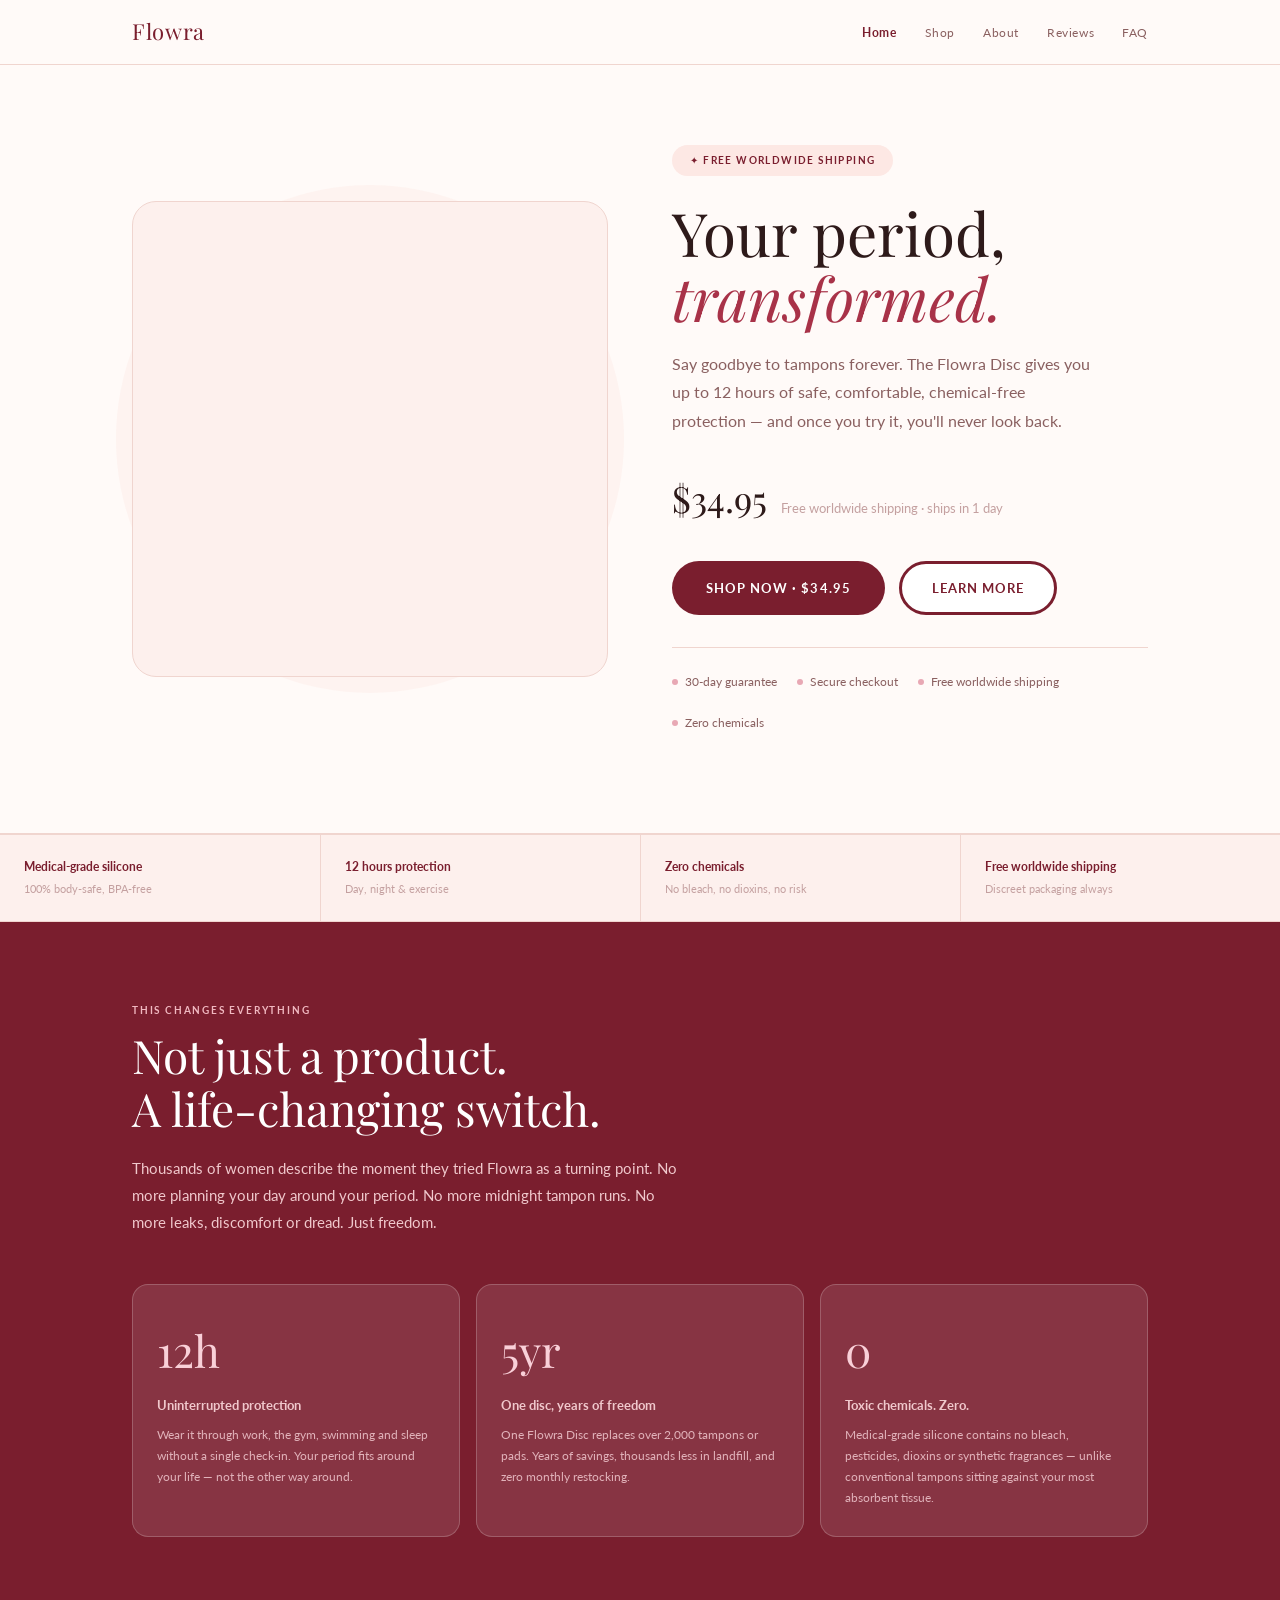
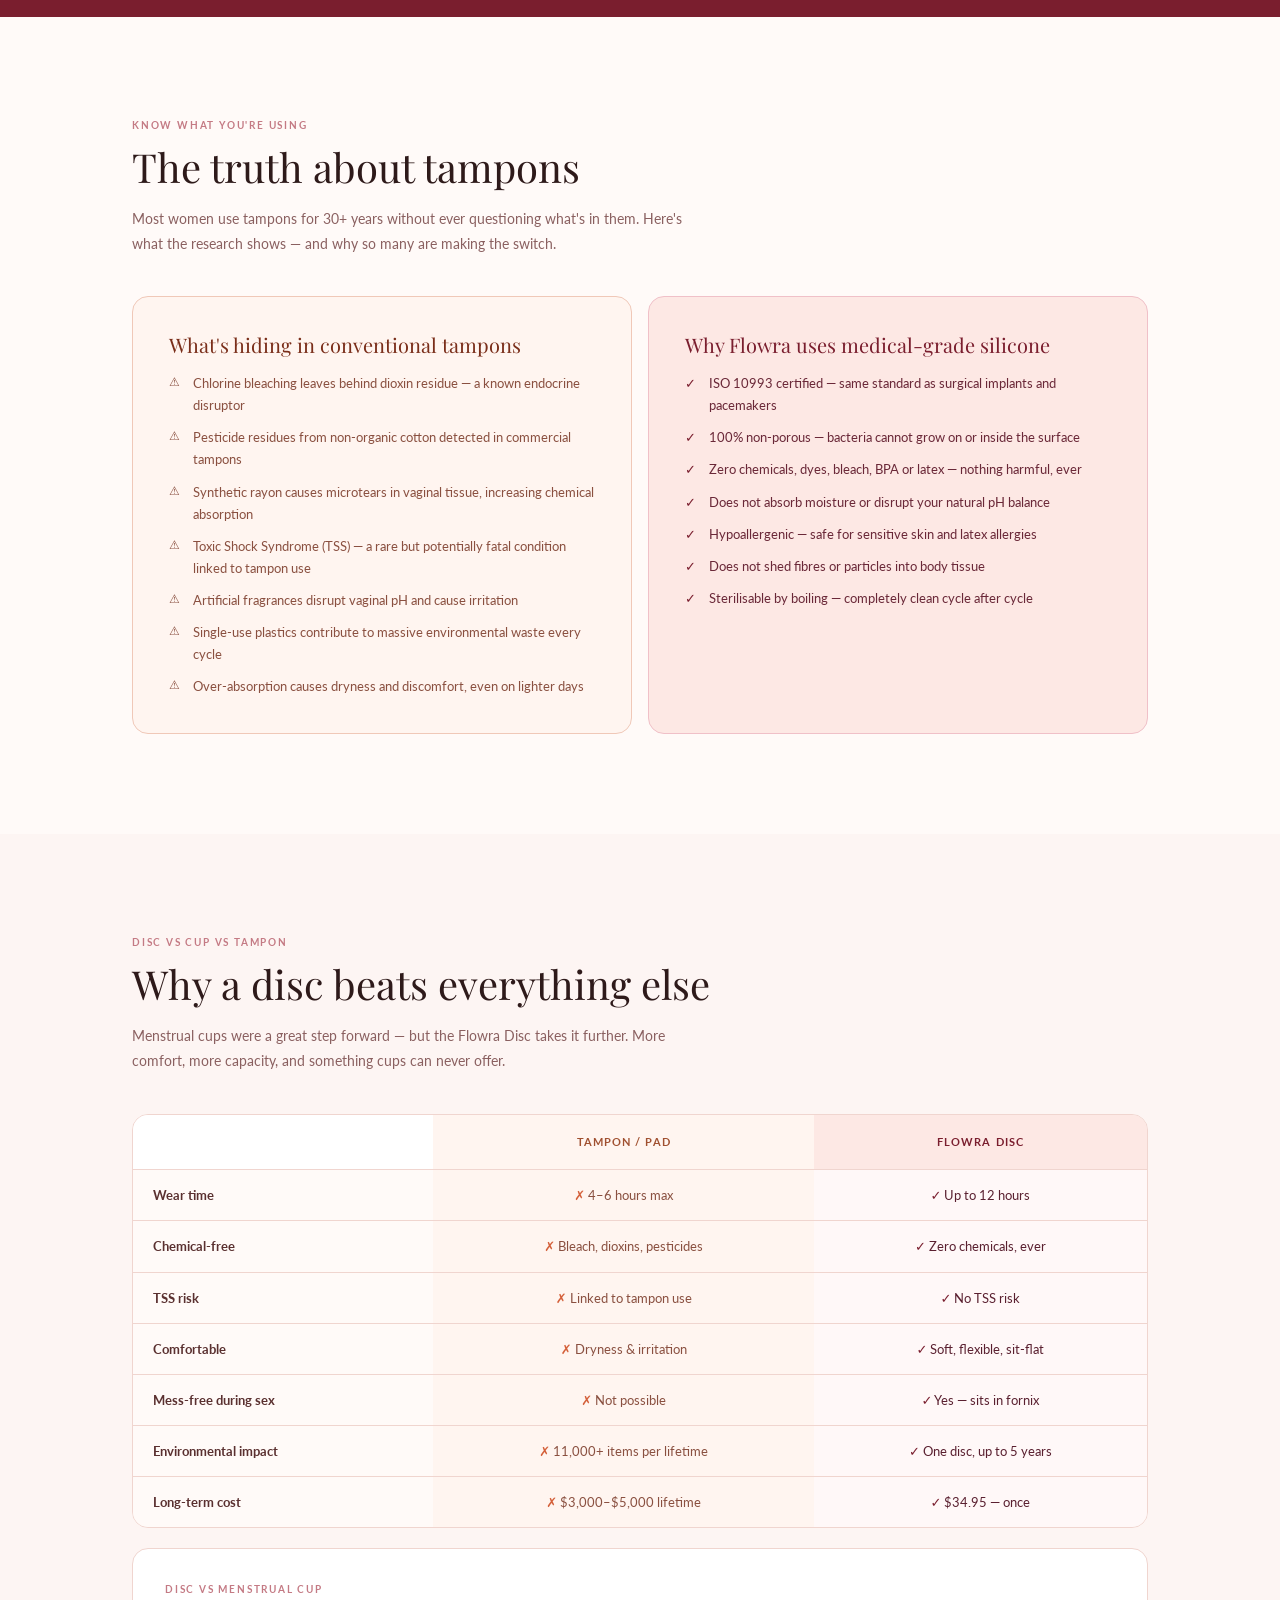
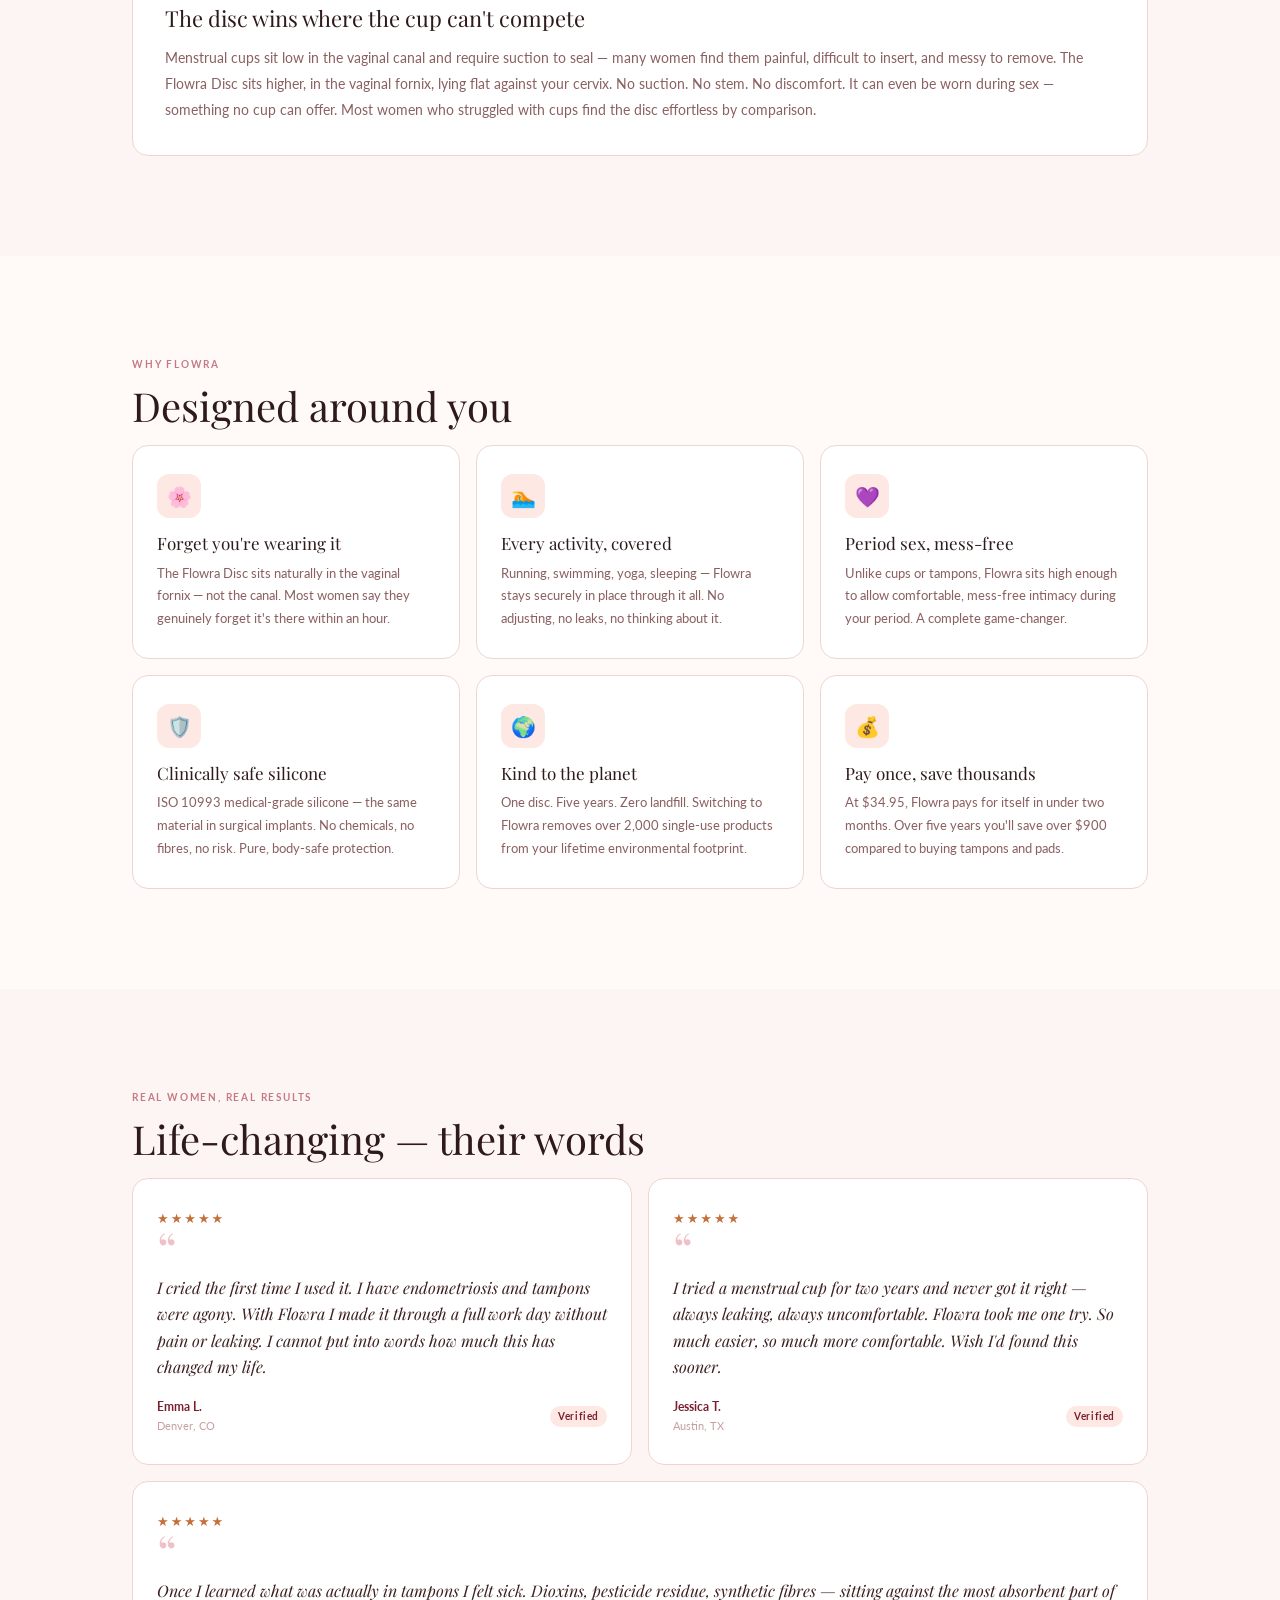
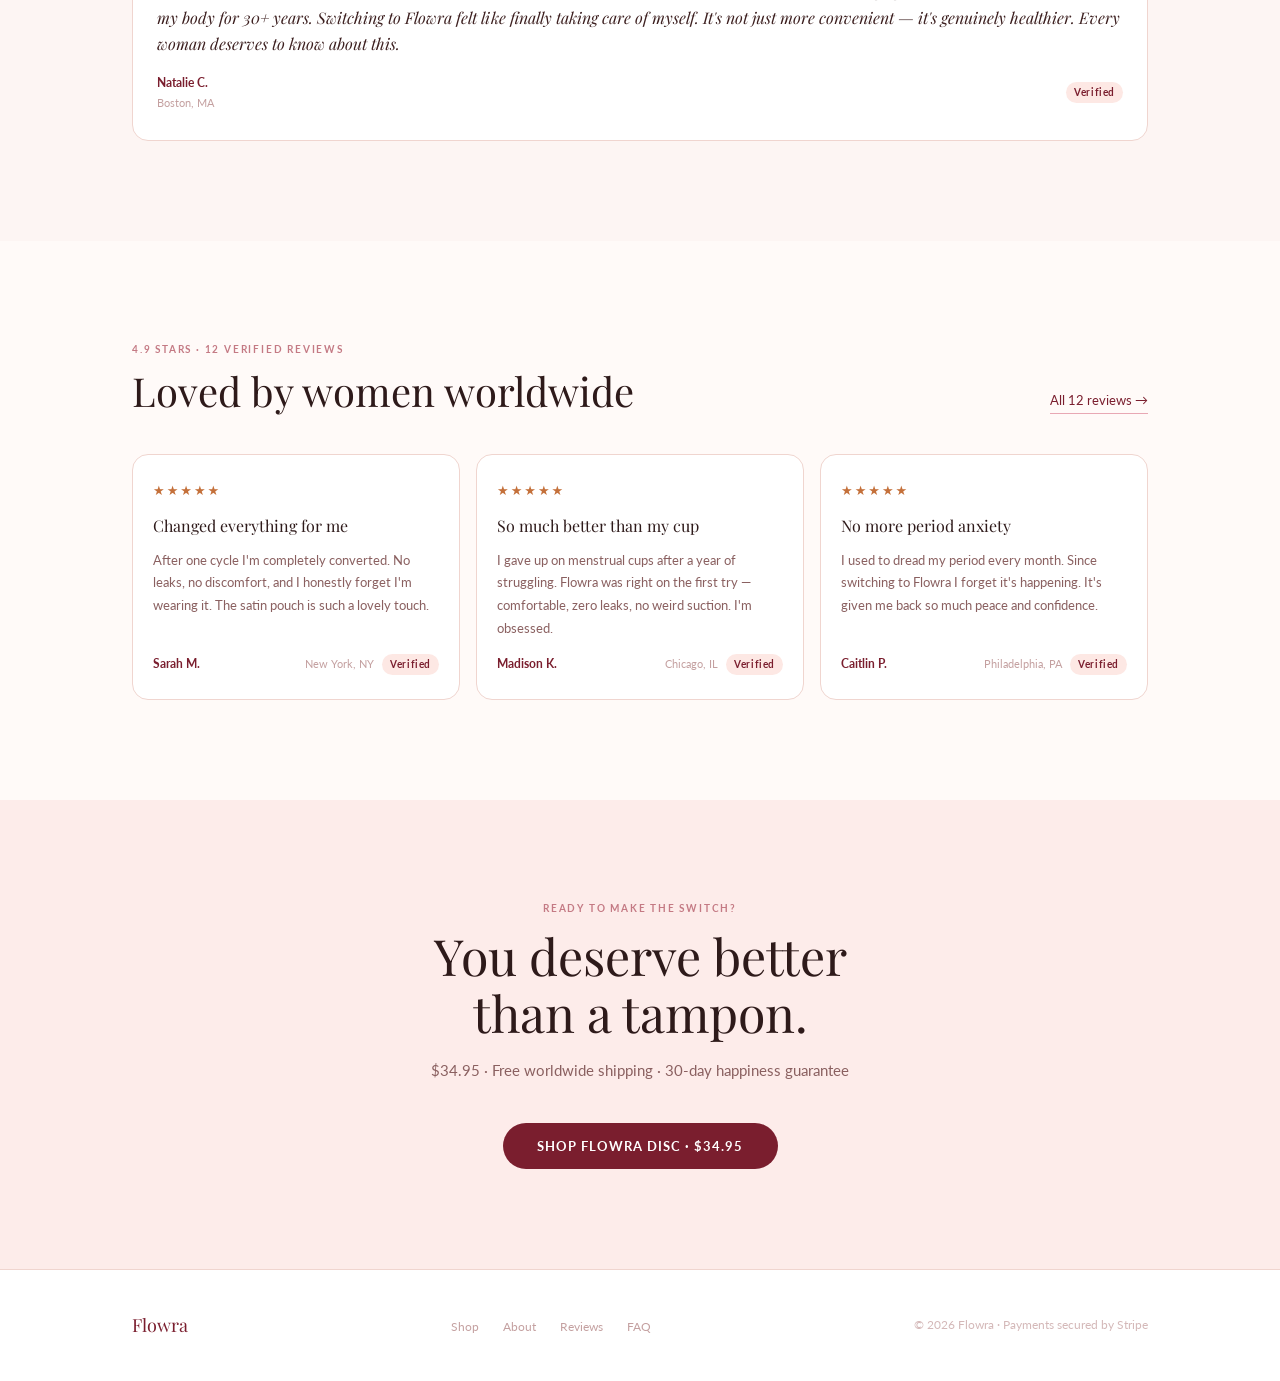
==== index.html @ f360a97d "Flowra store launch" ====
<!DOCTYPE html>
<html lang="en">
<head>
  <meta charset="UTF-8" />
  <meta name="viewport" content="width=device-width, initial-scale=1.0" />
  <title>Flowra — The Period Disc That Changes Everything</title>
  <meta name="description" content="Medical-grade reusable period disc. Up to 12 hours of protection. No chemicals, no TSS risk. Free worldwide shipping." />
  <link rel="stylesheet" href="flowra.css" />
</head>
<body>

<!-- ── HERO ── -->
<section style="padding:80px 0 100px;border-bottom:1.5px solid var(--rose-border);background:var(--cream)">
  <div class="container">
    <div class="hero-grid">
      <div class="hero-img-wrap">
        <div class="hero-img-glow"></div>
        <div class="hero-img-box">
          <!-- Replace product.jpg with your actual product photo -->
          <img src="product.jpg" alt="Flowra Disc with satin pouch" onerror="this.style.display='none'" />
        </div>
      </div>
      <div>
        <span class="pill mb-24" style="display:inline-block;margin-bottom:24px">✦ Free Worldwide Shipping</span>
        <h1 style="font-family:var(--ff-serif);font-size:clamp(40px,5vw,60px);line-height:1.08;margin-bottom:20px;color:var(--ink)">
          Your period,<br><em style="color:var(--rose-mid)">transformed.</em>
        </h1>
        <p style="font-size:16px;color:var(--muted);line-height:1.8;margin-bottom:32px;max-width:420px">
          Say goodbye to tampons forever. The Flowra Disc gives you up to 12 hours of safe, comfortable, chemical-free protection — and once you try it, you'll never look back.
        </p>
        <div style="display:flex;align-items:baseline;gap:14px;margin-bottom:32px">
          <span style="font-family:var(--ff-serif);font-size:36px;color:var(--ink)">$34.95</span>
          <span style="font-size:13px;color:var(--hint)">Free worldwide shipping · ships in 1 day</span>
        </div>
        <div style="display:flex;gap:14px;margin-bottom:32px;flex-wrap:wrap">
          <button class="btn btn-primary" onclick="openCheckout()">Shop Now · $34.95</button>
          <a href="product.html" class="btn btn-outline">Learn More</a>
        </div>
        <div class="trust-row">
          <span class="trust-item"><span class="trust-dot"></span>30-day guarantee</span>
          <span class="trust-item"><span class="trust-dot"></span>Secure checkout</span>
          <span class="trust-item"><span class="trust-dot"></span>Free worldwide shipping</span>
          <span class="trust-item"><span class="trust-dot"></span>Zero chemicals</span>
        </div>
      </div>
    </div>
  </div>
</section>

<!-- ── STRIP ── -->
<div class="strip">
  <div class="strip-item"><p class="strip-label">Medical-grade silicone</p><p class="strip-sub">100% body-safe, BPA-free</p></div>
  <div class="strip-item"><p class="strip-label">12 hours protection</p><p class="strip-sub">Day, night &amp; exercise</p></div>
  <div class="strip-item"><p class="strip-label">Zero chemicals</p><p class="strip-sub">No bleach, no dioxins, no risk</p></div>
  <div class="strip-item"><p class="strip-label">Free worldwide shipping</p><p class="strip-sub">Discreet packaging always</p></div>
</div>

<!-- ── LIFE CHANGING ── -->
<section class="life-section">
  <div class="container">
    <p class="life-eyebrow">This changes everything</p>
    <h2 class="life-title">Not just a product.<br>A life-changing switch.</h2>
    <p class="life-sub">Thousands of women describe the moment they tried Flowra as a turning point. No more planning your day around your period. No more midnight tampon runs. No more leaks, discomfort or dread. Just freedom.</p>
    <div class="grid-3">
      <div class="life-card">
        <p class="life-num">12h</p>
        <p class="life-label">Uninterrupted protection</p>
        <p class="life-desc">Wear it through work, the gym, swimming and sleep without a single check-in. Your period fits around your life — not the other way around.</p>
      </div>
      <div class="life-card">
        <p class="life-num">5yr</p>
        <p class="life-label">One disc, years of freedom</p>
        <p class="life-desc">One Flowra Disc replaces over 2,000 tampons or pads. Years of savings, thousands less in landfill, and zero monthly restocking.</p>
      </div>
      <div class="life-card">
        <p class="life-num">0</p>
        <p class="life-label">Toxic chemicals. Zero.</p>
        <p class="life-desc">Medical-grade silicone contains no bleach, pesticides, dioxins or synthetic fragrances — unlike conventional tampons sitting against your most absorbent tissue.</p>
      </div>
    </div>
  </div>
</section>

<!-- ── TAMPON DANGERS ── -->
<section class="sec-cream">
  <div class="container">
    <p class="eyebrow">Know what you're using</p>
    <h2 class="section-title">The truth about tampons</h2>
    <p class="section-sub">Most women use tampons for 30+ years without ever questioning what's in them. Here's what the research shows — and why so many are making the switch.</p>
    <div class="grid-2">
      <div class="warning-box">
        <h3 class="warning-title">What's hiding in conventional tampons</h3>
        <ul class="warning-list">
          <li>Chlorine bleaching leaves behind dioxin residue — a known endocrine disruptor</li>
          <li>Pesticide residues from non-organic cotton detected in commercial tampons</li>
          <li>Synthetic rayon causes microtears in vaginal tissue, increasing chemical absorption</li>
          <li>Toxic Shock Syndrome (TSS) — a rare but potentially fatal condition linked to tampon use</li>
          <li>Artificial fragrances disrupt vaginal pH and cause irritation</li>
          <li>Single-use plastics contribute to massive environmental waste every cycle</li>
          <li>Over-absorption causes dryness and discomfort, even on lighter days</li>
        </ul>
      </div>
      <div class="silicone-box">
        <h3 class="silicone-title">Why Flowra uses medical-grade silicone</h3>
        <ul class="silicone-list">
          <li>ISO 10993 certified — same standard as surgical implants and pacemakers</li>
          <li>100% non-porous — bacteria cannot grow on or inside the surface</li>
          <li>Zero chemicals, dyes, bleach, BPA or latex — nothing harmful, ever</li>
          <li>Does not absorb moisture or disrupt your natural pH balance</li>
          <li>Hypoallergenic — safe for sensitive skin and latex allergies</li>
          <li>Does not shed fibres or particles into body tissue</li>
          <li>Sterilisable by boiling — completely clean cycle after cycle</li>
        </ul>
      </div>
    </div>
  </div>
</section>

<!-- ── COMPARISON ── -->
<section class="sec-pink">
  <div class="container">
    <p class="eyebrow">Disc vs Cup vs Tampon</p>
    <h2 class="section-title">Why a disc beats everything else</h2>
    <p class="section-sub">Menstrual cups were a great step forward — but the Flowra Disc takes it further. More comfort, more capacity, and something cups can never offer.</p>
    <div class="compare-wrap mb-20" style="margin-bottom:20px">
      <table>
        <thead>
          <tr>
            <th></th>
            <th class="bad">Tampon / Pad</th>
            <th class="good">Flowra Disc</th>
          </tr>
        </thead>
        <tbody>
          <tr><td>Wear time</td><td class="bad"><span class="mark-bad">✗</span> 4–6 hours max</td><td class="good"><span class="mark-good">✓</span> Up to 12 hours</td></tr>
          <tr><td>Chemical-free</td><td class="bad"><span class="mark-bad">✗</span> Bleach, dioxins, pesticides</td><td class="good"><span class="mark-good">✓</span> Zero chemicals, ever</td></tr>
          <tr><td>TSS risk</td><td class="bad"><span class="mark-bad">✗</span> Linked to tampon use</td><td class="good"><span class="mark-good">✓</span> No TSS risk</td></tr>
          <tr><td>Comfortable</td><td class="bad"><span class="mark-bad">✗</span> Dryness &amp; irritation</td><td class="good"><span class="mark-good">✓</span> Soft, flexible, sit-flat</td></tr>
          <tr><td>Mess-free during sex</td><td class="bad"><span class="mark-bad">✗</span> Not possible</td><td class="good"><span class="mark-good">✓</span> Yes — sits in fornix</td></tr>
          <tr><td>Environmental impact</td><td class="bad"><span class="mark-bad">✗</span> 11,000+ items per lifetime</td><td class="good"><span class="mark-good">✓</span> One disc, up to 5 years</td></tr>
          <tr><td>Long-term cost</td><td class="bad"><span class="mark-bad">✗</span> $3,000–$5,000 lifetime</td><td class="good"><span class="mark-good">✓</span> $34.95 — once</td></tr>
        </tbody>
      </table>
    </div>
    <div style="background:var(--white);border:1.5px solid var(--rose-border);border-radius:var(--r-lg);padding:32px">
      <p class="eyebrow" style="margin-bottom:8px">Disc vs menstrual cup</p>
      <h3 style="font-family:var(--ff-serif);font-size:22px;color:var(--ink);margin-bottom:14px">The disc wins where the cup can't compete</h3>
      <p style="font-size:14px;color:var(--muted);line-height:1.85">Menstrual cups sit low in the vaginal canal and require suction to seal — many women find them painful, difficult to insert, and messy to remove. The Flowra Disc sits higher, in the vaginal fornix, lying flat against your cervix. No suction. No stem. No discomfort. It can even be worn during sex — something no cup can offer. Most women who struggled with cups find the disc effortless by comparison.</p>
    </div>
  </div>
</section>

<!-- ── FEATURES ── -->
<section class="sec-cream">
  <div class="container">
    <p class="eyebrow">Why Flowra</p>
    <h2 class="section-title">Designed around you</h2>
    <div class="grid-3">
      <div class="feature-card"><div class="feature-icon">🌸</div><h3 class="feature-title">Forget you're wearing it</h3><p class="feature-desc">The Flowra Disc sits naturally in the vaginal fornix — not the canal. Most women say they genuinely forget it's there within an hour.</p></div>
      <div class="feature-card"><div class="feature-icon">🏊</div><h3 class="feature-title">Every activity, covered</h3><p class="feature-desc">Running, swimming, yoga, sleeping — Flowra stays securely in place through it all. No adjusting, no leaks, no thinking about it.</p></div>
      <div class="feature-card"><div class="feature-icon">💜</div><h3 class="feature-title">Period sex, mess-free</h3><p class="feature-desc">Unlike cups or tampons, Flowra sits high enough to allow comfortable, mess-free intimacy during your period. A complete game-changer.</p></div>
      <div class="feature-card"><div class="feature-icon">🛡️</div><h3 class="feature-title">Clinically safe silicone</h3><p class="feature-desc">ISO 10993 medical-grade silicone — the same material in surgical implants. No chemicals, no fibres, no risk. Pure, body-safe protection.</p></div>
      <div class="feature-card"><div class="feature-icon">🌍</div><h3 class="feature-title">Kind to the planet</h3><p class="feature-desc">One disc. Five years. Zero landfill. Switching to Flowra removes over 2,000 single-use products from your lifetime environmental footprint.</p></div>
      <div class="feature-card"><div class="feature-icon">💰</div><h3 class="feature-title">Pay once, save thousands</h3><p class="feature-desc">At $34.95, Flowra pays for itself in under two months. Over five years you'll save over $900 compared to buying tampons and pads.</p></div>
    </div>
  </div>
</section>

<!-- ── QUOTES ── -->
<section class="sec-pink">
  <div class="container">
    <p class="eyebrow">Real women, real results</p>
    <h2 class="section-title">Life-changing — their words</h2>
    <div class="grid-2" style="margin-bottom:16px">
      <div class="quote-card">
        <p class="review-stars">★★★★★</p>
        <p class="quote-mark">&ldquo;</p>
        <p class="quote-text">I cried the first time I used it. I have endometriosis and tampons were agony. With Flowra I made it through a full work day without pain or leaking. I cannot put into words how much this has changed my life.</p>
        <div class="quote-footer"><div><p class="quote-name">Emma L.</p><p class="quote-loc">Denver, CO</p></div><span class="tag-verified">Verified</span></div>
      </div>
      <div class="quote-card">
        <p class="review-stars">★★★★★</p>
        <p class="quote-mark">&ldquo;</p>
        <p class="quote-text">I tried a menstrual cup for two years and never got it right — always leaking, always uncomfortable. Flowra took me one try. So much easier, so much more comfortable. Wish I'd found this sooner.</p>
        <div class="quote-footer"><div><p class="quote-name">Jessica T.</p><p class="quote-loc">Austin, TX</p></div><span class="tag-verified">Verified</span></div>
      </div>
    </div>
    <div class="quote-card">
      <p class="review-stars">★★★★★</p>
      <p class="quote-mark">&ldquo;</p>
      <p class="quote-text">Once I learned what was actually in tampons I felt sick. Dioxins, pesticide residue, synthetic fibres — sitting against the most absorbent part of my body for 30+ years. Switching to Flowra felt like finally taking care of myself. It's not just more convenient — it's genuinely healthier. Every woman deserves to know about this.</p>
      <div class="quote-footer"><div><p class="quote-name">Natalie C.</p><p class="quote-loc">Boston, MA</p></div><span class="tag-verified">Verified</span></div>
    </div>
  </div>
</section>

<!-- ── REVIEWS ── -->
<section class="sec-cream">
  <div class="container">
    <p class="eyebrow">4.9 stars · 12 verified reviews</p>
    <div style="display:flex;justify-content:space-between;align-items:flex-end;margin-bottom:40px">
      <h2 class="section-title" style="margin-bottom:0">Loved by women worldwide</h2>
      <a href="reviews.html" style="font-size:13px;color:var(--rose-deep);border-bottom:1px solid var(--rose-soft);padding-bottom:2px">All 12 reviews →</a>
    </div>
    <div class="grid-3">
      <div class="review-card"><p class="review-stars">★★★★★</p><p class="review-title">Changed everything for me</p><p class="review-body">After one cycle I'm completely converted. No leaks, no discomfort, and I honestly forget I'm wearing it. The satin pouch is such a lovely touch.</p><div class="review-footer"><span class="review-name">Sarah M.</span><div class="review-meta"><span class="review-loc">New York, NY</span><span class="tag-verified">Verified</span></div></div></div>
      <div class="review-card"><p class="review-stars">★★★★★</p><p class="review-title">So much better than my cup</p><p class="review-body">I gave up on menstrual cups after a year of struggling. Flowra was right on the first try — comfortable, zero leaks, no weird suction. I'm obsessed.</p><div class="review-footer"><span class="review-name">Madison K.</span><div class="review-meta"><span class="review-loc">Chicago, IL</span><span class="tag-verified">Verified</span></div></div></div>
      <div class="review-card"><p class="review-stars">★★★★★</p><p class="review-title">No more period anxiety</p><p class="review-body">I used to dread my period every month. Since switching to Flowra I forget it's happening. It's given me back so much peace and confidence.</p><div class="review-footer"><span class="review-name">Caitlin P.</span><div class="review-meta"><span class="review-loc">Philadelphia, PA</span><span class="tag-verified">Verified</span></div></div></div>
    </div>
  </div>
</section>

<!-- ── CTA ── -->
<section class="cta-section">
  <div class="container">
    <p class="eyebrow">Ready to make the switch?</p>
    <h2 class="cta-title">You deserve better<br>than a tampon.</h2>
    <p class="cta-sub">$34.95 · Free worldwide shipping · 30-day happiness guarantee</p>
    <button class="btn btn-primary" onclick="openCheckout()">Shop Flowra Disc · $34.95</button>
  </div>
</section>

<!-- ── CHECKOUT MODAL ── -->
<div class="modal-overlay" id="checkout-modal">
  <div class="modal">
    <button class="modal-close" onclick="closeCheckout()">×</button>
    <h2 class="modal-title">Complete your order</h2>
    <p class="modal-sub">Flowra Disc + Satin Pouch — $34.95</p>
    <div class="modal-trust">
      <span>🌍 Free worldwide shipping</span>
      <span>↩️ 30-day guarantee</span>
      <span>🔒 Secure checkout</span>
    </div>
    <div id="payment-element"></div>
    <p id="payment-message"></p>
    <button class="btn btn-primary btn-full" id="pay-btn" onclick="handlePayment()">Pay $34.95</button>
    <p style="font-size:12px;color:var(--hint);text-align:center;margin-top:12px">🔒 Secured by Stripe · No card details stored</p>
  </div>
</div>

<script src="flowra-shared.js"></script>
<script src="https://js.stripe.com/v3/"></script>
<script>
  // ── REPLACE WITH YOUR STRIPE PUBLISHABLE KEY ──
  const STRIPE_KEY = 'pk_test_REPLACE_ME';
  // ── REPLACE WITH YOUR BACKEND URL ONCE DEPLOYED ──
  const BACKEND_URL = 'https://your-backend.vercel.app';

  let stripe, elements;

  async function openCheckout() {
    document.getElementById('checkout-modal').classList.add('open');
    if (!stripe) {
      stripe = Stripe(STRIPE_KEY);
      try {
        const res = await fetch(BACKEND_URL + '/api/create-payment-intent', { method: 'POST' });
        const { clientSecret } = await res.json();
        elements = stripe.elements({ clientSecret, appearance: {
          theme: 'stripe',
          variables: { colorPrimary: '#7a1e2e', colorBackground: '#fdf5f3', colorText: '#2e1a1a', fontFamily: 'Lato, sans-serif', borderRadius: '8px' }
        }});
        elements.create('payment').mount('#payment-element');
      } catch(e) {
        document.getElementById('payment-message').style.display = 'block';
        document.getElementById('payment-message').textContent = 'Could not load payment form. Please try again.';
      }
    }
  }

  function closeCheckout() {
    document.getElementById('checkout-modal').classList.remove('open');
  }

  async function handlePayment() {
    const btn = document.getElementById('pay-btn');
    const msg = document.getElementById('payment-message');
    btn.textContent = 'Processing…';
    btn.disabled = true;
    msg.style.display = 'none';
    const { error } = await stripe.confirmPayment({
      elements,
      confirmParams: { return_url: window.location.origin + '/success.html' }
    });
    if (error) {
      msg.textContent = error.message;
      msg.style.display = 'block';
      btn.textContent = 'Pay $34.95';
      btn.disabled = false;
    }
  }

  // Close modal on backdrop click
  document.getElementById('checkout-modal').addEventListener('click', function(e) {
    if (e.target === this) closeCheckout();
  });
</script>
</body>
</html>
---- flowra.css ----
/* flowra.css — shared styles */
@import url('https://fonts.googleapis.com/css2?family=Playfair+Display:ital,wght@0,400;0,500;1,400&family=Lato:wght@300;400;700&display=swap');

*, *::before, *::after { box-sizing: border-box; margin: 0; padding: 0; }

:root {
  --rose-deep:   #7a1e2e;
  --rose-mid:    #a83248;
  --rose-soft:   #e8a8b4;
  --rose-blush:  #fde8e4;
  --rose-pale:   #fdf0ed;
  --rose-border: #f0d5cf;
  --rose-light:  #fdecea;
  --rose-warn:   #fff5f0;
  --rose-warn-b: #f0c8b8;
  --cream:    #fffaf8;
  --white:    #ffffff;
  --ink:      #2e1a1a;
  --muted:    #8a6060;
  --hint:     #c4a0a0;
  --ff-serif: 'Playfair Display', Georgia, serif;
  --ff-sans:  'Lato', system-ui, sans-serif;
  --r-sm: 4px; --r-md: 8px; --r-lg: 16px; --r-xl: 24px; --r-pill: 100px;
  --max-w: 1080px;
}

html { scroll-behavior: smooth; }
body { font-family: var(--ff-sans); background: var(--cream); color: var(--ink); font-size: 15px; line-height: 1.7; -webkit-font-smoothing: antialiased; }
h1,h2,h3,h4 { font-family: var(--ff-serif); font-weight: 400; line-height: 1.15; }
a { color: inherit; text-decoration: none; }
img { max-width: 100%; display: block; }

/* Layout */
.container { max-width: var(--max-w); margin: 0 auto; padding: 0 32px; }
@media (max-width: 600px) { .container { padding: 0 20px; } }

/* Nav */
.nav { position: sticky; top: 0; z-index: 100; background: rgba(255,250,248,0.96); backdrop-filter: blur(10px); border-bottom: 1.5px solid var(--rose-border); }
.nav-inner { max-width: var(--max-w); margin: 0 auto; padding: 0 32px; height: 64px; display: flex; align-items: center; justify-content: space-between; }
.nav-logo { font-family: var(--ff-serif); font-size: 22px; color: var(--rose-deep); letter-spacing: .03em; }
.nav-links { display: flex; gap: 28px; list-style: none; }
.nav-links a { font-size: 12px; color: var(--muted); letter-spacing: .05em; transition: color .15s; }
.nav-links a:hover, .nav-links a.active { color: var(--rose-deep); font-weight: 700; }
@media (max-width: 640px) { .nav-links { display: none; } }

/* Buttons */
.btn { display: inline-flex; align-items: center; justify-content: center; gap: 8px; font-family: var(--ff-sans); font-size: 13px; font-weight: 700; letter-spacing: .08em; text-transform: uppercase; border-radius: var(--r-pill); cursor: pointer; transition: all .18s; border: none; }
.btn-primary { background: var(--rose-deep); color: #fff; padding: 15px 34px; }
.btn-primary:hover { background: var(--rose-mid); }
.btn-outline { background: var(--white); color: var(--rose-deep); padding: 13px 30px; border: 3px solid var(--rose-deep); }
.btn-outline:hover { background: var(--rose-blush); }
.btn-full { width: 100%; }

/* Pill / badge */
.pill { display: inline-block; font-size: 10px; font-weight: 700; letter-spacing: .14em; text-transform: uppercase; background: var(--rose-blush); color: var(--rose-deep); padding: 7px 18px; border-radius: var(--r-pill); }
.tag-verified { font-size: 10px; font-weight: 700; letter-spacing: .06em; background: var(--rose-blush); color: var(--rose-deep); padding: 2px 8px; border-radius: var(--r-pill); }

/* Section chrome */
.eyebrow { font-size: 10px; font-weight: 700; letter-spacing: .18em; text-transform: uppercase; color: #c47a84; margin-bottom: 10px; }
.section-title { font-family: var(--ff-serif); font-size: clamp(28px,4vw,40px); color: var(--ink); margin-bottom: 16px; }
.section-sub { font-size: 14px; color: var(--muted); line-height: 1.8; max-width: 560px; margin-bottom: 40px; }

/* Trust row */
.trust-row { display: flex; gap: 20px; flex-wrap: wrap; padding-top: 24px; border-top: 1.5px solid var(--rose-border); }
.trust-item { display: flex; align-items: center; gap: 7px; font-size: 12px; color: var(--muted); }
.trust-dot { width: 6px; height: 6px; border-radius: 50%; background: var(--rose-soft); flex-shrink: 0; }

/* Strip */
.strip { display: grid; grid-template-columns: repeat(4,1fr); background: var(--rose-pale); border-top: 1.5px solid var(--rose-border); border-bottom: 1.5px solid var(--rose-border); }
.strip-item { padding: 22px 24px; border-left: 1.5px solid var(--rose-border); }
.strip-item:first-child { border-left: none; }
.strip-label { font-size: 12px; font-weight: 700; color: var(--rose-deep); margin-bottom: 3px; }
.strip-sub { font-size: 11px; color: var(--hint); }
@media (max-width: 768px) { .strip { grid-template-columns: 1fr 1fr; } }

/* Grids */
.grid-2 { display: grid; grid-template-columns: 1fr 1fr; gap: 16px; }
.grid-3 { display: grid; grid-template-columns: repeat(3,1fr); gap: 16px; }
@media (max-width: 900px) { .grid-3 { grid-template-columns: 1fr 1fr; } }
@media (max-width: 640px) { .grid-2, .grid-3 { grid-template-columns: 1fr; } }

/* Hero */
.hero-grid { display: grid; grid-template-columns: 1fr 1fr; gap: 64px; align-items: center; }
@media (max-width: 860px) { .hero-grid { grid-template-columns: 1fr; } }
.hero-img-wrap { position: relative; }
.hero-img-glow { position: absolute; inset: -16px; background: var(--rose-blush); border-radius: 50%; opacity: .4; }
.hero-img-box { position: relative; background: var(--rose-pale); border-radius: var(--r-xl); aspect-ratio: 1; display: flex; align-items: center; justify-content: center; border: 1.5px solid var(--rose-border); overflow: hidden; }
.hero-img-box img { width: 75%; height: 75%; object-fit: contain; }

/* Feature card */
.feature-card { background: var(--white); border: 1.5px solid var(--rose-border); border-radius: var(--r-lg); padding: 28px 24px; transition: box-shadow .2s; }
.feature-card:hover { box-shadow: 0 4px 24px rgba(122,30,46,.08); }
.feature-icon { width: 44px; height: 44px; background: var(--rose-blush); border-radius: 12px; display: flex; align-items: center; justify-content: center; margin-bottom: 16px; font-size: 20px; }
.feature-title { font-family: var(--ff-serif); font-size: 17px; color: var(--ink); margin-bottom: 8px; }
.feature-desc { font-size: 13px; color: var(--muted); line-height: 1.75; }

/* Review card */
.review-card { background: var(--white); border: 1.5px solid var(--rose-border); border-radius: var(--r-lg); padding: 24px 20px; display: flex; flex-direction: column; gap: 10px; }
.review-stars { color: #c4703a; font-size: 13px; letter-spacing: 2px; }
.review-title { font-family: var(--ff-serif); font-size: 16px; color: var(--ink); }
.review-body { font-size: 13px; color: var(--muted); line-height: 1.75; flex: 1; }
.review-footer { display: flex; align-items: center; justify-content: space-between; margin-top: 4px; }
.review-name { font-size: 12px; font-weight: 700; color: var(--rose-deep); }
.review-meta { display: flex; gap: 8px; align-items: center; }
.review-loc  { font-size: 11px; color: var(--hint); }

/* Quote card */
.quote-card { background: var(--white); border: 1.5px solid var(--rose-border); border-radius: var(--r-lg); padding: 28px 24px; }
.quote-mark  { font-family: var(--ff-serif); font-size: 48px; color: #f0c0c8; line-height: .8; margin-bottom: 8px; }
.quote-text  { font-family: var(--ff-serif); font-size: 16px; color: #3d2020; line-height: 1.65; font-style: italic; margin-bottom: 16px; }
.quote-footer { display: flex; justify-content: space-between; align-items: center; margin-top: 16px; }
.quote-name  { font-size: 12px; font-weight: 700; color: var(--rose-deep); }
.quote-loc   { font-size: 11px; color: var(--hint); }

/* Warning box */
.warning-box { background: var(--rose-warn); border: 1.5px solid var(--rose-warn-b); border-radius: var(--r-lg); padding: 36px; }
.warning-title { font-family: var(--ff-serif); font-size: 20px; color: #7a2e1a; margin-bottom: 16px; }
.warning-list { list-style: none; display: flex; flex-direction: column; gap: 10px; }
.warning-list li { font-size: 13px; color: #8a5040; padding-left: 24px; position: relative; line-height: 1.7; }
.warning-list li::before { content: '⚠'; position: absolute; left: 0; font-size: 12px; }

/* Silicone box */
.silicone-box { background: var(--rose-blush); border: 1.5px solid #f0c0c8; border-radius: var(--r-lg); padding: 36px; }
.silicone-title { font-family: var(--ff-serif); font-size: 20px; color: var(--rose-deep); margin-bottom: 16px; }
.silicone-list { list-style: none; display: flex; flex-direction: column; gap: 10px; }
.silicone-list li { font-size: 13px; color: #6a2838; padding-left: 24px; position: relative; line-height: 1.7; }
.silicone-list li::before { content: '✓'; position: absolute; left: 0; font-weight: 700; color: var(--rose-deep); }

/* Compare table */
.compare-wrap { border: 1.5px solid var(--rose-border); border-radius: var(--r-lg); overflow: hidden; }
.compare-wrap table { width: 100%; border-collapse: collapse; }
.compare-wrap th, .compare-wrap td { padding: 14px 20px; font-size: 13px; border-top: 1px solid var(--rose-border); }
.compare-wrap thead th { border-top: none; font-size: 11px; font-weight: 700; letter-spacing: .1em; text-transform: uppercase; padding: 18px 20px; }
.compare-wrap thead th:first-child { background: var(--white); }
.compare-wrap thead th.bad  { background: #fff5f0; color: #a05030; text-align: center; }
.compare-wrap thead th.good { background: var(--rose-blush); color: var(--rose-deep); text-align: center; }
.compare-wrap td:first-child { font-weight: 700; color: #5a3030; background: var(--cream); }
.compare-wrap td.bad  { background: #fff5f0; color: #8a5040; text-align: center; }
.compare-wrap td.good { background: #fff8f8; color: #5a2030; text-align: center; }
.mark-bad  { color: #d4603a; font-weight: 700; }
.mark-good { color: var(--rose-deep); font-weight: 700; }

/* Life section */
.life-section { padding: 80px 0; background: var(--rose-deep); }
.life-eyebrow { font-size: 10px; font-weight: 700; letter-spacing: .18em; text-transform: uppercase; color: #f0b8c0; margin-bottom: 10px; }
.life-title { font-family: var(--ff-serif); font-size: clamp(32px,4vw,46px); color: #fff; margin-bottom: 20px; line-height: 1.15; }
.life-sub   { font-size: 15px; color: #f0c8cc; margin-bottom: 48px; max-width: 560px; line-height: 1.8; }
.life-card  { background: rgba(255,255,255,.1); border: 1.5px solid rgba(255,255,255,.2); border-radius: var(--r-lg); padding: 28px 24px; }
.life-num   { font-family: var(--ff-serif); font-size: 44px; color: #f9d0d8; margin-bottom: 6px; }
.life-label { font-size: 13px; color: #f0c8cc; font-weight: 700; margin-bottom: 8px; }
.life-desc  { font-size: 12px; color: rgba(255,220,225,.75); line-height: 1.75; }

/* CTA */
.cta-section { padding: 100px 0; background: var(--rose-light); text-align: center; }
.cta-title { font-family: var(--ff-serif); font-size: clamp(34px,5vw,50px); color: var(--ink); margin-bottom: 16px; line-height: 1.15; }
.cta-sub   { font-size: 15px; color: var(--muted); margin-bottom: 40px; }

/* Modal */
.modal-overlay { display: none; position: fixed; inset: 0; background: rgba(46,26,26,.55); z-index: 200; align-items: center; justify-content: center; padding: 20px; }
.modal-overlay.open { display: flex; }
.modal { background: var(--white); border-radius: var(--r-xl); padding: 44px 40px; width: 100%; max-width: 480px; max-height: 92vh; overflow-y: auto; position: relative; }
.modal-close { position: absolute; top: 14px; right: 18px; font-size: 26px; color: var(--hint); cursor: pointer; background: none; border: none; line-height: 1; font-family: var(--ff-sans); }
.modal-close:hover { color: var(--ink); }
.modal-title { font-family: var(--ff-serif); font-size: 26px; margin-bottom: 6px; }
.modal-sub   { font-size: 13px; color: var(--muted); margin-bottom: 20px; }
.modal-trust { display: flex; border-top: 1.5px solid var(--rose-border); border-bottom: 1.5px solid var(--rose-border); margin-bottom: 24px; }
.modal-trust span { font-size: 11px; color: var(--muted); flex: 1; text-align: center; padding: 12px 4px; }
#payment-element { margin-bottom: 16px; }
#payment-message { color: #e53e3e; font-size: 13px; margin: 10px 0; display: none; }

/* Footer */
.footer { background: var(--white); border-top: 1.5px solid var(--rose-border); padding: 40px 0; }
.footer-inner { display: flex; align-items: center; justify-content: space-between; flex-wrap: wrap; gap: 16px; }
.footer-logo  { font-family: var(--ff-serif); font-size: 18px; color: var(--rose-deep); }
.footer-links { display: flex; gap: 24px; list-style: none; }
.footer-links a { font-size: 12px; color: var(--hint); transition: color .15s; }
.footer-links a:hover { color: var(--rose-deep); }
.footer-copy  { font-size: 12px; color: #d4b8b8; }

/* FAQ accordion */
.faq-item { border-top: 1.5px solid var(--rose-border); }
.faq-item:last-child { border-bottom: 1.5px solid var(--rose-border); }
.faq-question { width: 100%; display: flex; justify-content: space-between; align-items: center; padding: 24px 0; gap: 24px; background: none; border: none; cursor: pointer; text-align: left; }
.faq-question span:first-child { font-family: var(--ff-serif); font-size: 18px; color: var(--ink); line-height: 1.3; }
.faq-icon { font-size: 22px; color: var(--hint); flex-shrink: 0; transition: transform .2s; line-height: 1; }
.faq-answer { display: none; padding-bottom: 24px; padding-right: 40px; font-size: 15px; color: var(--muted); line-height: 1.8; }
.faq-item.open .faq-answer { display: block; }
.faq-item.open .faq-icon { transform: rotate(45deg); }

/* Product page specifics */
.product-grid { display: grid; grid-template-columns: 1fr 1fr; gap: 80px; align-items: start; }
@media (max-width: 860px) { .product-grid { grid-template-columns: 1fr; gap: 40px; } }
.sticky-img { position: sticky; top: 88px; }
.spec-row { display: flex; justify-content: space-between; padding: 11px 0; border-bottom: 1px solid var(--rose-border); font-size: 14px; }
.spec-label { color: var(--hint); }
.qty-wrap { display: flex; align-items: center; border: 1.5px solid var(--rose-border); border-radius: var(--r-sm); overflow: hidden; }
.qty-btn { width: 42px; height: 48px; font-size: 20px; color: var(--muted); background: none; border: none; cursor: pointer; display: flex; align-items: center; justify-content: center; transition: background .15s; }
.qty-btn:hover { background: var(--rose-blush); }
.qty-num { width: 42px; text-align: center; font-size: 14px; color: var(--ink); }
.include-item { font-size: 14px; color: var(--ink); margin-bottom: 10px; }

/* Breadcrumb */
.breadcrumb { font-size: 12px; color: var(--hint); margin-bottom: 48px; letter-spacing: .04em; }
.breadcrumb a:hover { color: var(--rose-deep); }

/* About stats */
.stat-row { display: flex; justify-content: space-between; align-items: center; padding: 22px 0; border-bottom: 1.5px solid var(--rose-border); }
.stat-row:first-child { border-top: 1.5px solid var(--rose-border); }
.stat-num-lg { font-family: var(--ff-serif); font-size: 36px; color: var(--ink); }
.stat-label-sm { font-size: 13px; color: var(--hint); letter-spacing: .04em; }

/* Value column */
.value-col { padding: 40px 36px; border-left: 1.5px solid var(--rose-border); }
.value-col:first-child { border-left: none; padding-left: 0; }
.value-title { font-family: var(--ff-serif); font-size: 22px; color: var(--ink); margin-bottom: 14px; }
.value-desc  { font-size: 14px; color: var(--muted); line-height: 1.8; }

/* Reviews page */
.rating-big { font-family: var(--ff-serif); font-size: 72px; line-height: 1; color: var(--ink); }
.rating-bar-row { display: flex; align-items: center; gap: 10px; margin-bottom: 8px; }
.rating-bar-bg { flex: 1; background: var(--rose-blush); border-radius: 100px; height: 6px; overflow: hidden; }
.rating-bar-fill { height: 100%; background: var(--rose-deep); border-radius: 100px; }
.rating-bar-star { font-size: 12px; color: var(--hint); width: 16px; text-align: right; }
.rating-bar-cnt  { font-size: 12px; color: var(--hint); width: 20px; }

/* Success page */
.success-wrap { min-height: 60vh; display: flex; flex-direction: column; align-items: center; justify-content: center; text-align: center; padding: 80px 24px; }
.success-check { width: 68px; height: 68px; border-radius: 50%; background: var(--rose-blush); display: flex; align-items: center; justify-content: center; font-size: 28px; margin: 0 auto 28px; color: var(--rose-deep); }

/* Utility */
.divider { border: none; border-top: 1.5px solid var(--rose-border); }
.text-center { text-align: center; }
.mt-8  { margin-top: 8px; }
.mt-12 { margin-top: 12px; }
.mt-16 { margin-top: 16px; }
.mt-20 { margin-top: 20px; }
.mt-24 { margin-top: 24px; }
.mt-32 { margin-top: 32px; }
.mt-40 { margin-top: 40px; }
.mt-48 { margin-top: 48px; }
.mb-8  { margin-bottom: 8px; }
.mb-16 { margin-bottom: 16px; }
.mb-20 { margin-bottom: 20px; }
.mb-24 { margin-bottom: 24px; }
.mb-32 { margin-bottom: 32px; }
.mb-40 { margin-bottom: 40px; }
.mb-48 { margin-bottom: 48px; }
.sec  { padding: 100px 0; }
.sec-pink { padding: 100px 0; background: #fdf5f3; }
.sec-cream { padding: 100px 0; background: var(--cream); }
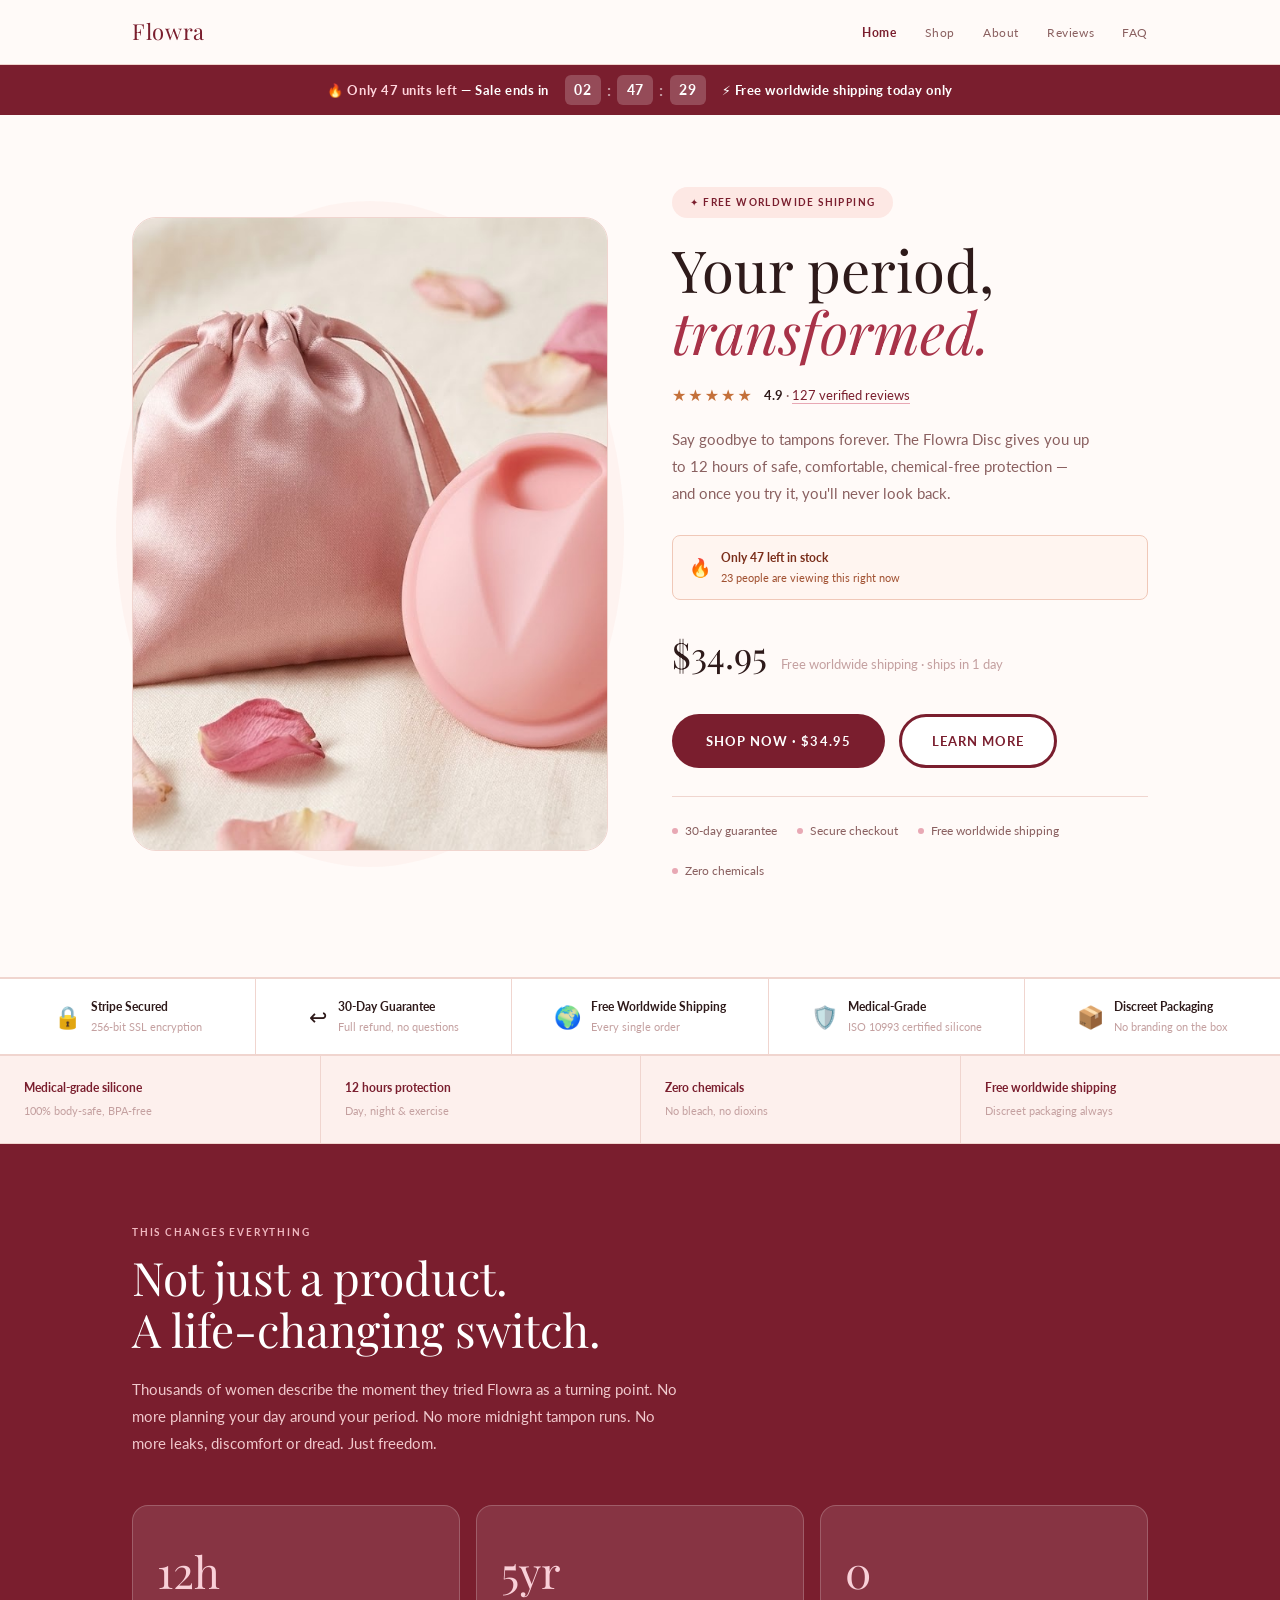
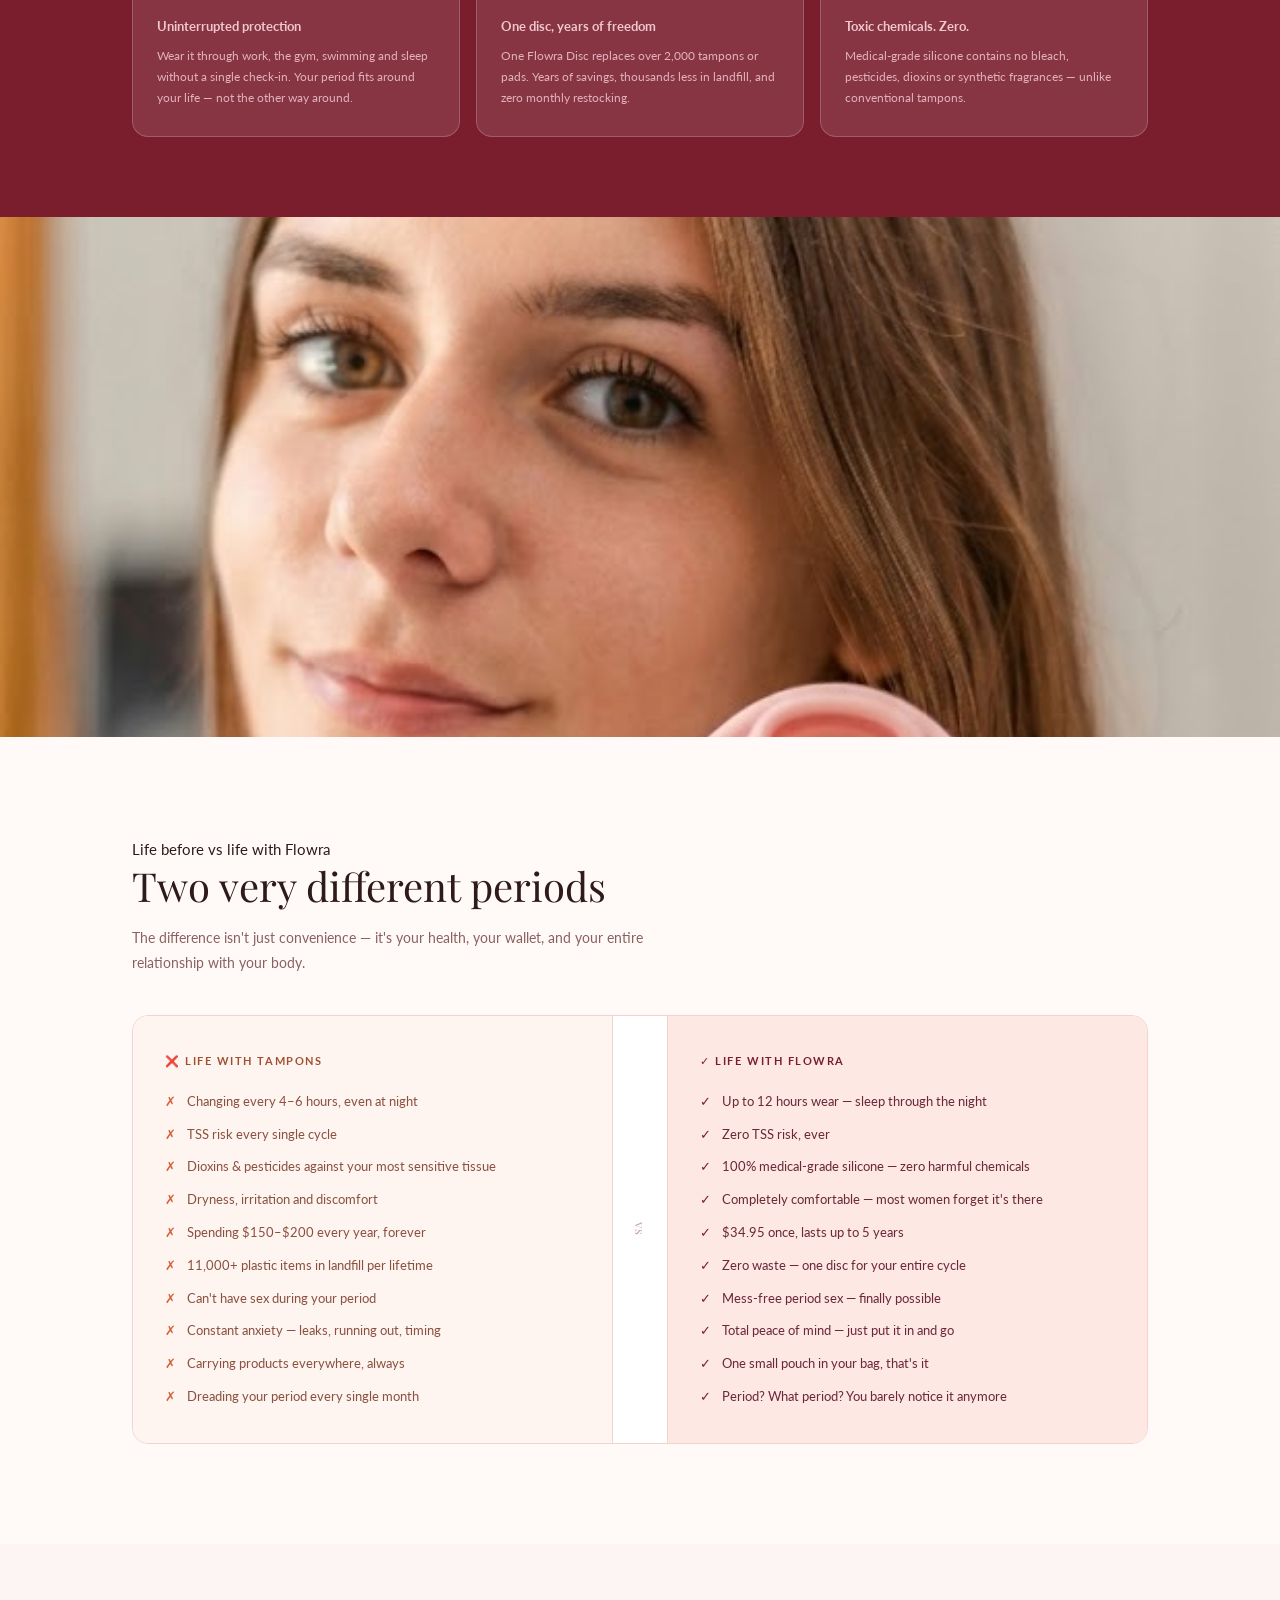
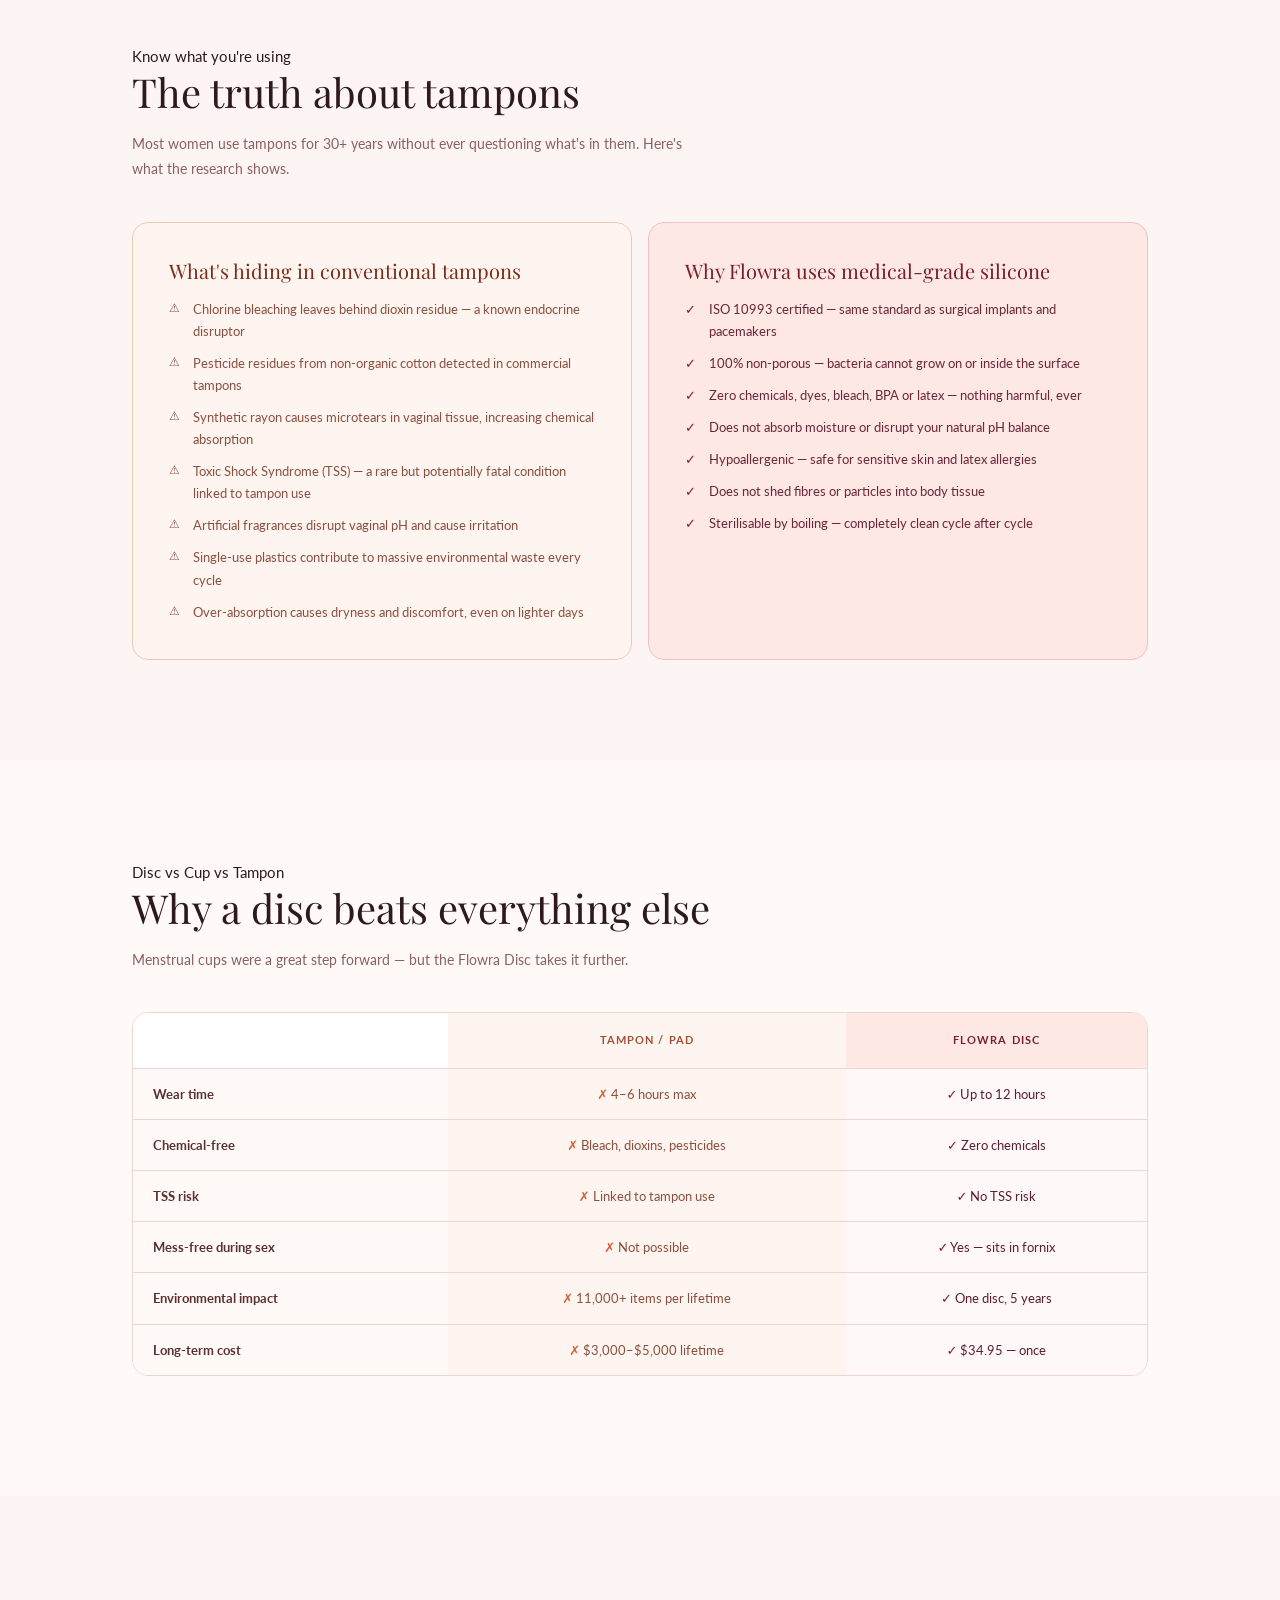
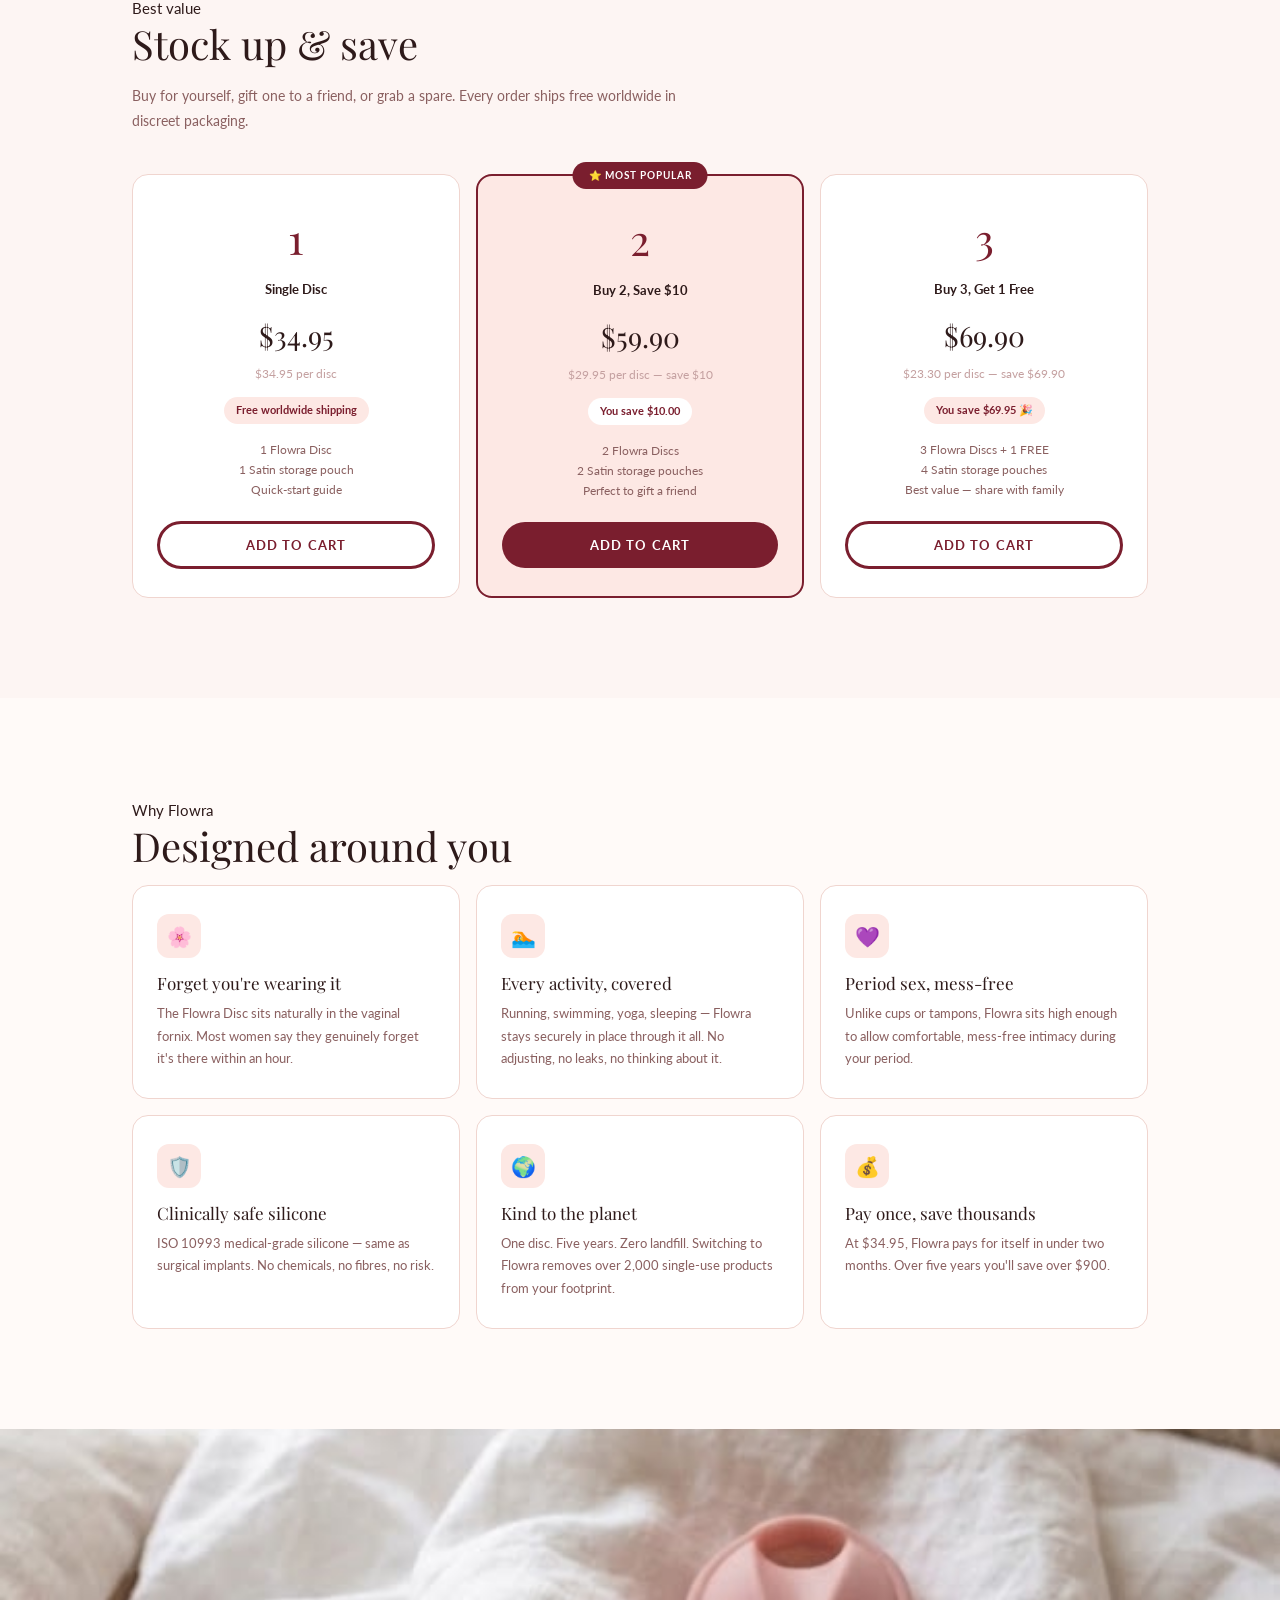
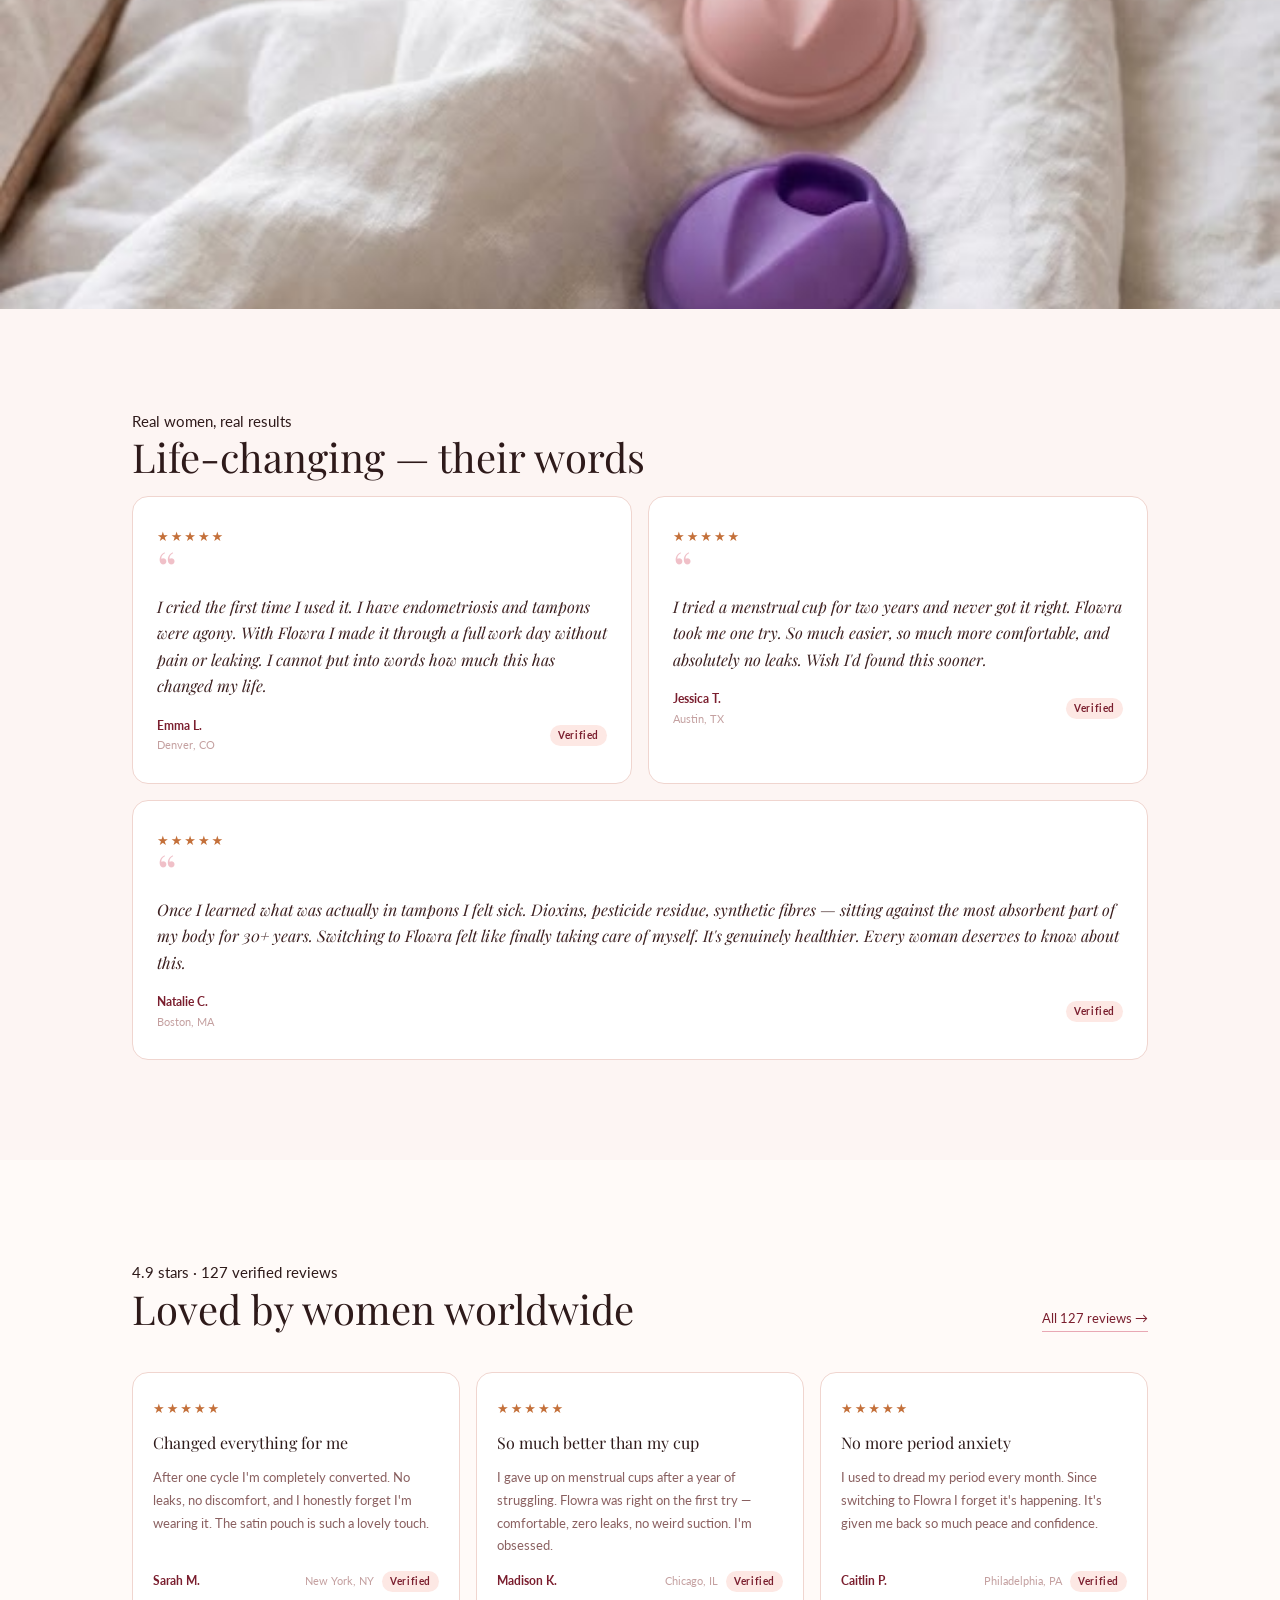
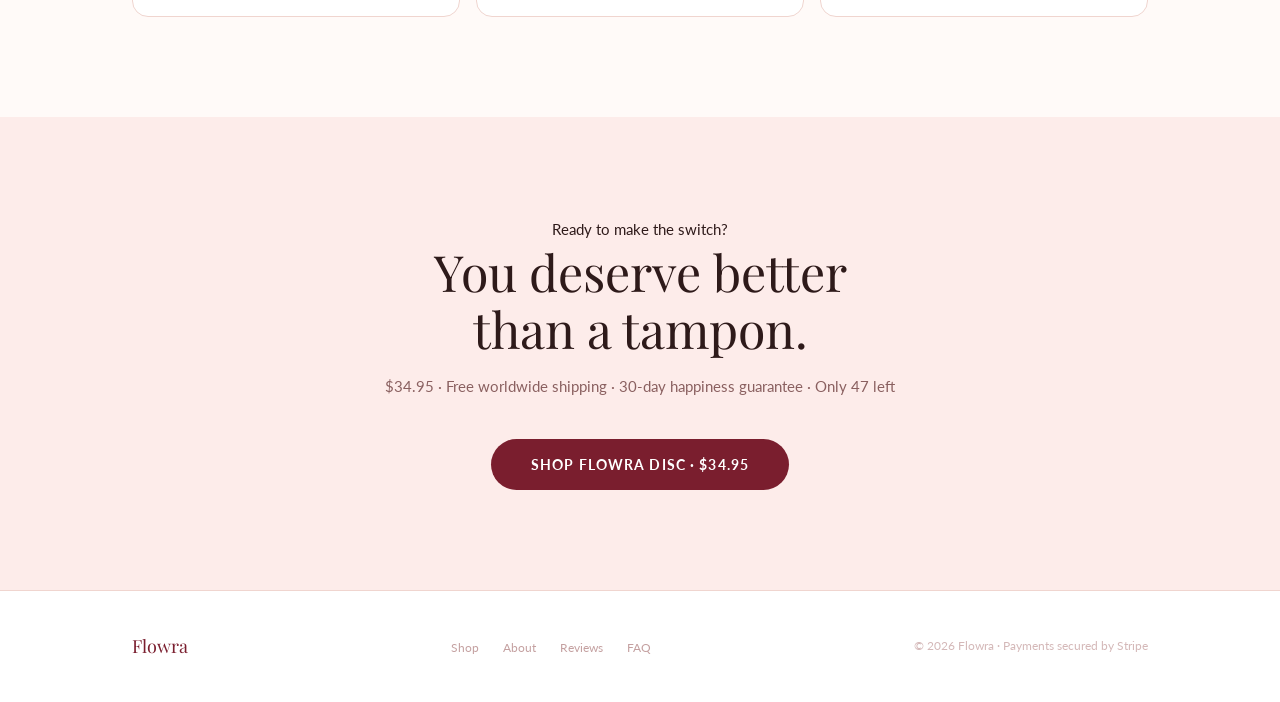
==== commit be574b64: "Fix photo filenames in index" ====
--- a/index.html
+++ b/index.html
@@ -6,34 +6,198 @@
   <title>Flowra — The Period Disc That Changes Everything</title>
   <meta name="description" content="Medical-grade reusable period disc. Up to 12 hours of protection. No chemicals, no TSS risk. Free worldwide shipping." />
   <link rel="stylesheet" href="flowra.css" />
+  <style>
+    /* Urgency banner */
+    .urgency-bar {
+      background: #7a1e2e;
+      color: #fff;
+      text-align: center;
+      padding: 10px 20px;
+      font-size: 13px;
+      font-weight: 700;
+      letter-spacing: .04em;
+      display: flex;
+      align-items: center;
+      justify-content: center;
+      gap: 16px;
+      flex-wrap: wrap;
+    }
+    .urgency-bar .stock { color: #ffd4dc; }
+    .countdown { display: flex; gap: 6px; align-items: center; }
+    .cd-block { background: rgba(255,255,255,.2); border-radius: 6px; padding: 3px 8px; font-size: 14px; font-weight: 700; min-width: 36px; text-align: center; }
+    .cd-sep { opacity: .6; font-size: 16px; }
+
+    /* Trust badges */
+    .trust-badges {
+      display: flex;
+      justify-content: center;
+      gap: 0;
+      background: var(--white);
+      border-top: 1.5px solid var(--rose-border);
+      border-bottom: 1.5px solid var(--rose-border);
+      flex-wrap: wrap;
+    }
+    .badge-item {
+      display: flex;
+      align-items: center;
+      gap: 10px;
+      padding: 18px 28px;
+      border-left: 1.5px solid var(--rose-border);
+      flex: 1;
+      min-width: 160px;
+      justify-content: center;
+    }
+    .badge-item:first-child { border-left: none; }
+    .badge-icon { font-size: 22px; flex-shrink: 0; }
+    .badge-title { font-size: 12px; font-weight: 700; color: var(--ink); }
+    .badge-sub { font-size: 11px; color: var(--hint); }
+
+    /* Before/after */
+    .before-after {
+      display: grid;
+      grid-template-columns: 1fr auto 1fr;
+      gap: 0;
+      border: 1.5px solid var(--rose-border);
+      border-radius: var(--r-lg);
+      overflow: hidden;
+    }
+    .ba-col { padding: 36px 32px; }
+    .ba-col.before { background: #fff5f0; }
+    .ba-col.after  { background: var(--rose-blush); }
+    .ba-divider {
+      display: flex;
+      align-items: center;
+      justify-content: center;
+      background: var(--white);
+      border-left: 1.5px solid var(--rose-border);
+      border-right: 1.5px solid var(--rose-border);
+      padding: 0 16px;
+      writing-mode: vertical-rl;
+      font-family: var(--ff-serif);
+      font-size: 13px;
+      color: var(--hint);
+      letter-spacing: .1em;
+    }
+    .ba-label {
+      font-size: 11px;
+      font-weight: 700;
+      letter-spacing: .14em;
+      text-transform: uppercase;
+      margin-bottom: 20px;
+    }
+    .ba-col.before .ba-label { color: #a05030; }
+    .ba-col.after  .ba-label { color: var(--rose-deep); }
+    .ba-list { list-style: none; display: flex; flex-direction: column; gap: 12px; }
+    .ba-list li { font-size: 13px; line-height: 1.6; padding-left: 22px; position: relative; }
+    .ba-col.before .ba-list li { color: #8a5040; }
+    .ba-col.before .ba-list li::before { content: '✗'; position: absolute; left: 0; color: #d4603a; font-weight: 700; }
+    .ba-col.after  .ba-list li { color: #6a2838; }
+    .ba-col.after  .ba-list li::before { content: '✓'; position: absolute; left: 0; color: var(--rose-deep); font-weight: 700; }
+
+    /* Bundle */
+    .bundle-grid {
+      display: grid;
+      grid-template-columns: repeat(3, 1fr);
+      gap: 16px;
+    }
+    .bundle-card {
+      border: 1.5px solid var(--rose-border);
+      border-radius: var(--r-lg);
+      padding: 28px 24px;
+      background: var(--white);
+      text-align: center;
+      position: relative;
+      cursor: pointer;
+      transition: all .2s;
+    }
+    .bundle-card:hover { box-shadow: 0 4px 24px rgba(122,30,46,.1); }
+    .bundle-card.popular {
+      border: 2.5px solid var(--rose-deep);
+      background: var(--rose-blush);
+    }
+    .popular-tag {
+      position: absolute;
+      top: -14px;
+      left: 50%;
+      transform: translateX(-50%);
+      background: var(--rose-deep);
+      color: #fff;
+      font-size: 10px;
+      font-weight: 700;
+      letter-spacing: .1em;
+      text-transform: uppercase;
+      padding: 5px 16px;
+      border-radius: var(--r-pill);
+      white-space: nowrap;
+    }
+    .bundle-qty { font-family: var(--ff-serif); font-size: 42px; color: var(--rose-deep); margin-bottom: 4px; }
+    .bundle-name { font-size: 13px; font-weight: 700; color: var(--ink); margin-bottom: 12px; }
+    .bundle-price { font-family: var(--ff-serif); font-size: 28px; color: var(--ink); margin-bottom: 4px; }
+    .bundle-per { font-size: 12px; color: var(--hint); margin-bottom: 12px; }
+    .bundle-save {
+      display: inline-block;
+      background: #fde8e4;
+      color: var(--rose-deep);
+      font-size: 11px;
+      font-weight: 700;
+      padding: 4px 12px;
+      border-radius: var(--r-pill);
+      margin-bottom: 16px;
+    }
+    .bundle-card.popular .bundle-save { background: var(--white); }
+    .bundle-includes { font-size: 12px; color: var(--muted); line-height: 1.7; }
+    @media (max-width: 760px) { .bundle-grid { grid-template-columns: 1fr; } .before-after { grid-template-columns: 1fr; } .ba-divider { writing-mode: horizontal-tb; padding: 16px; border: none; border-top: 1.5px solid var(--rose-border); border-bottom: 1.5px solid var(--rose-border); } }
+  </style>
 </head>
 <body>
 
+<!-- ── URGENCY BANNER ── -->
+<div class="urgency-bar">
+  <span>🔥 <span class="stock">Only 47 units left</span> — Sale ends in</span>
+  <div class="countdown">
+    <div class="cd-block" id="cd-h">02</div><span class="cd-sep">:</span>
+    <div class="cd-block" id="cd-m">47</div><span class="cd-sep">:</span>
+    <div class="cd-block" id="cd-s">33</div>
+  </div>
+  <span>⚡ Free worldwide shipping today only</span>
+</div>
+
 <!-- ── HERO ── -->
-<section style="padding:80px 0 100px;border-bottom:1.5px solid var(--rose-border);background:var(--cream)">
+<section style="padding:72px 0 96px;border-bottom:1.5px solid var(--rose-border);background:var(--cream)">
   <div class="container">
     <div class="hero-grid">
       <div class="hero-img-wrap">
         <div class="hero-img-glow"></div>
-        <div class="hero-img-box">
-          <!-- Replace product.jpg with your actual product photo -->
-          <img src="product.jpg" alt="Flowra Disc with satin pouch" onerror="this.style.display='none'" />
+        <div class="hero-img-box" style="border-radius:var(--r-xl);overflow:hidden;aspect-ratio:3/4">
+          <img src="blush pink.png" alt="Flowra Disc with blush satin pouch and rose petals" style="width:100%;height:100%;object-fit:cover" />
         </div>
       </div>
       <div>
-        <span class="pill mb-24" style="display:inline-block;margin-bottom:24px">✦ Free Worldwide Shipping</span>
-        <h1 style="font-family:var(--ff-serif);font-size:clamp(40px,5vw,60px);line-height:1.08;margin-bottom:20px;color:var(--ink)">
+        <span class="pill" style="display:inline-block;margin-bottom:20px">✦ Free Worldwide Shipping</span>
+        <h1 style="font-family:var(--ff-serif);font-size:clamp(38px,5vw,58px);line-height:1.08;margin-bottom:18px;color:var(--ink)">
           Your period,<br><em style="color:var(--rose-mid)">transformed.</em>
         </h1>
-        <p style="font-size:16px;color:var(--muted);line-height:1.8;margin-bottom:32px;max-width:420px">
+        <div style="display:flex;align-items:center;gap:10px;margin-bottom:18px">
+          <span style="color:#c4703a;font-size:16px;letter-spacing:2px">★★★★★</span>
+          <span style="font-size:13px;color:var(--muted)"><strong style="color:var(--ink)">4.9</strong> · <a href="reviews.html" style="color:var(--rose-deep);border-bottom:1px solid var(--rose-soft)">127 verified reviews</a></span>
+        </div>
+        <p style="font-size:15px;color:var(--muted);line-height:1.8;margin-bottom:28px;max-width:420px">
           Say goodbye to tampons forever. The Flowra Disc gives you up to 12 hours of safe, comfortable, chemical-free protection — and once you try it, you'll never look back.
         </p>
-        <div style="display:flex;align-items:baseline;gap:14px;margin-bottom:32px">
+        <!-- Urgency nudge -->
+        <div style="background:#fff5f0;border:1.5px solid #f0c8b8;border-radius:var(--r-md);padding:12px 16px;margin-bottom:24px;display:flex;align-items:center;gap:10px">
+          <span style="font-size:18px">🔥</span>
+          <div>
+            <p style="font-size:12px;font-weight:700;color:#7a2e1a">Only 47 left in stock</p>
+            <p style="font-size:11px;color:#a05030">23 people are viewing this right now</p>
+          </div>
+        </div>
+        <div style="display:flex;align-items:baseline;gap:14px;margin-bottom:28px">
           <span style="font-family:var(--ff-serif);font-size:36px;color:var(--ink)">$34.95</span>
           <span style="font-size:13px;color:var(--hint)">Free worldwide shipping · ships in 1 day</span>
         </div>
-        <div style="display:flex;gap:14px;margin-bottom:32px;flex-wrap:wrap">
-          <button class="btn btn-primary" onclick="openCheckout()">Shop Now · $34.95</button>
+        <div style="display:flex;gap:14px;margin-bottom:28px;flex-wrap:wrap">
+          <button class="btn btn-primary" onclick="openCheckout('single')">Shop Now · $34.95</button>
           <a href="product.html" class="btn btn-outline">Learn More</a>
         </div>
         <div class="trust-row">
@@ -47,11 +211,35 @@
   </div>
 </section>
 
+<!-- ── TRUST BADGES ── -->
+<div class="trust-badges">
+  <div class="badge-item">
+    <span class="badge-icon">🔒</span>
+    <div><p class="badge-title">Stripe Secured</p><p class="badge-sub">256-bit SSL encryption</p></div>
+  </div>
+  <div class="badge-item">
+    <span class="badge-icon">↩️</span>
+    <div><p class="badge-title">30-Day Guarantee</p><p class="badge-sub">Full refund, no questions</p></div>
+  </div>
+  <div class="badge-item">
+    <span class="badge-icon">🌍</span>
+    <div><p class="badge-title">Free Worldwide Shipping</p><p class="badge-sub">Every single order</p></div>
+  </div>
+  <div class="badge-item">
+    <span class="badge-icon">🛡️</span>
+    <div><p class="badge-title">Medical-Grade</p><p class="badge-sub">ISO 10993 certified silicone</p></div>
+  </div>
+  <div class="badge-item">
+    <span class="badge-icon">📦</span>
+    <div><p class="badge-title">Discreet Packaging</p><p class="badge-sub">No branding on the box</p></div>
+  </div>
+</div>
+
 <!-- ── STRIP ── -->
 <div class="strip">
   <div class="strip-item"><p class="strip-label">Medical-grade silicone</p><p class="strip-sub">100% body-safe, BPA-free</p></div>
   <div class="strip-item"><p class="strip-label">12 hours protection</p><p class="strip-sub">Day, night &amp; exercise</p></div>
-  <div class="strip-item"><p class="strip-label">Zero chemicals</p><p class="strip-sub">No bleach, no dioxins, no risk</p></div>
+  <div class="strip-item"><p class="strip-label">Zero chemicals</p><p class="strip-sub">No bleach, no dioxins</p></div>
   <div class="strip-item"><p class="strip-label">Free worldwide shipping</p><p class="strip-sub">Discreet packaging always</p></div>
 </div>
 
@@ -62,31 +250,66 @@
     <h2 class="life-title">Not just a product.<br>A life-changing switch.</h2>
     <p class="life-sub">Thousands of women describe the moment they tried Flowra as a turning point. No more planning your day around your period. No more midnight tampon runs. No more leaks, discomfort or dread. Just freedom.</p>
     <div class="grid-3">
-      <div class="life-card">
-        <p class="life-num">12h</p>
-        <p class="life-label">Uninterrupted protection</p>
-        <p class="life-desc">Wear it through work, the gym, swimming and sleep without a single check-in. Your period fits around your life — not the other way around.</p>
-      </div>
-      <div class="life-card">
-        <p class="life-num">5yr</p>
-        <p class="life-label">One disc, years of freedom</p>
-        <p class="life-desc">One Flowra Disc replaces over 2,000 tampons or pads. Years of savings, thousands less in landfill, and zero monthly restocking.</p>
-      </div>
-      <div class="life-card">
-        <p class="life-num">0</p>
-        <p class="life-label">Toxic chemicals. Zero.</p>
-        <p class="life-desc">Medical-grade silicone contains no bleach, pesticides, dioxins or synthetic fragrances — unlike conventional tampons sitting against your most absorbent tissue.</p>
+      <div class="life-card"><p class="life-num">12h</p><p class="life-label">Uninterrupted protection</p><p class="life-desc">Wear it through work, the gym, swimming and sleep without a single check-in. Your period fits around your life — not the other way around.</p></div>
+      <div class="life-card"><p class="life-num">5yr</p><p class="life-label">One disc, years of freedom</p><p class="life-desc">One Flowra Disc replaces over 2,000 tampons or pads. Years of savings, thousands less in landfill, and zero monthly restocking.</p></div>
+      <div class="life-card"><p class="life-num">0</p><p class="life-label">Toxic chemicals. Zero.</p><p class="life-desc">Medical-grade silicone contains no bleach, pesticides, dioxins or synthetic fragrances — unlike conventional tampons.</p></div>
+    </div>
+  </div>
+</section>
+
+<!-- ── LIFESTYLE PHOTO ── -->
+<section style="padding:0;overflow:hidden;max-height:520px">
+  <img src="holding near face.jpg" alt="Woman holding Flowra disc" style="width:100%;height:520px;object-fit:cover;object-position:center 20%" />
+</section>
+
+<!-- ── BEFORE / AFTER ── -->
+<section class="sec-cream">
+  <div class="container">
+    <p class="section-eyebrow">Life before vs life with Flowra</p>
+    <h2 class="section-title">Two very different periods</h2>
+    <p class="section-sub">The difference isn't just convenience — it's your health, your wallet, and your entire relationship with your body.</p>
+    <div class="before-after">
+      <div class="ba-col before">
+        <p class="ba-label">❌ Life with tampons</p>
+        <ul class="ba-list">
+          <li>Changing every 4–6 hours, even at night</li>
+          <li>TSS risk every single cycle</li>
+          <li>Dioxins &amp; pesticides against your most sensitive tissue</li>
+          <li>Dryness, irritation and discomfort</li>
+          <li>Spending $150–$200 every year, forever</li>
+          <li>11,000+ plastic items in landfill per lifetime</li>
+          <li>Can't have sex during your period</li>
+          <li>Constant anxiety — leaks, running out, timing</li>
+          <li>Carrying products everywhere, always</li>
+          <li>Dreading your period every single month</li>
+        </ul>
+      </div>
+      <div class="ba-divider">vs</div>
+      <div class="ba-col after">
+        <p class="ba-label">✓ Life with Flowra</p>
+        <ul class="ba-list">
+          <li>Up to 12 hours wear — sleep through the night</li>
+          <li>Zero TSS risk, ever</li>
+          <li>100% medical-grade silicone — zero harmful chemicals</li>
+          <li>Completely comfortable — most women forget it's there</li>
+          <li>$34.95 once, lasts up to 5 years</li>
+          <li>Zero waste — one disc for your entire cycle</li>
+          <li>Mess-free period sex — finally possible</li>
+          <li>Total peace of mind — just put it in and go</li>
+          <li>One small pouch in your bag, that's it</li>
+          <li>Period? What period? You barely notice it anymore</li>
+        </ul>
       </div>
     </div>
   </div>
 </section>
 
 <!-- ── TAMPON DANGERS ── -->
-<section class="sec-cream">
-  <div class="container">
-    <p class="eyebrow">Know what you're using</p>
+<section class="sec-pink">
+  <div class="container">
+    <p class="section-eyebrow">Know what you're using</p>
     <h2 class="section-title">The truth about tampons</h2>
-    <p class="section-sub">Most women use tampons for 30+ years without ever questioning what's in them. Here's what the research shows — and why so many are making the switch.</p>
+    <p class="section-sub">Most women use tampons for 30+ years without ever questioning what's in them. Here's what the research shows.</p>
     <div class="grid-2">
       <div class="warning-box">
         <h3 class="warning-title">What's hiding in conventional tampons</h3>
@@ -116,36 +339,70 @@
   </div>
 </section>
 
-<!-- ── COMPARISON ── -->
-<section class="sec-pink">
-  <div class="container">
-    <p class="eyebrow">Disc vs Cup vs Tampon</p>
+<!-- ── COMPARISON TABLE ── -->
+<section class="sec-cream">
+  <div class="container">
+    <p class="section-eyebrow">Disc vs Cup vs Tampon</p>
     <h2 class="section-title">Why a disc beats everything else</h2>
-    <p class="section-sub">Menstrual cups were a great step forward — but the Flowra Disc takes it further. More comfort, more capacity, and something cups can never offer.</p>
-    <div class="compare-wrap mb-20" style="margin-bottom:20px">
+    <p class="section-sub">Menstrual cups were a great step forward — but the Flowra Disc takes it further.</p>
+    <div class="compare-wrap" style="margin-bottom:20px">
       <table>
-        <thead>
-          <tr>
-            <th></th>
-            <th class="bad">Tampon / Pad</th>
-            <th class="good">Flowra Disc</th>
-          </tr>
-        </thead>
+        <thead><tr><th></th><th class="bad">Tampon / Pad</th><th class="good">Flowra Disc</th></tr></thead>
         <tbody>
           <tr><td>Wear time</td><td class="bad"><span class="mark-bad">✗</span> 4–6 hours max</td><td class="good"><span class="mark-good">✓</span> Up to 12 hours</td></tr>
-          <tr><td>Chemical-free</td><td class="bad"><span class="mark-bad">✗</span> Bleach, dioxins, pesticides</td><td class="good"><span class="mark-good">✓</span> Zero chemicals, ever</td></tr>
+          <tr><td>Chemical-free</td><td class="bad"><span class="mark-bad">✗</span> Bleach, dioxins, pesticides</td><td class="good"><span class="mark-good">✓</span> Zero chemicals</td></tr>
           <tr><td>TSS risk</td><td class="bad"><span class="mark-bad">✗</span> Linked to tampon use</td><td class="good"><span class="mark-good">✓</span> No TSS risk</td></tr>
-          <tr><td>Comfortable</td><td class="bad"><span class="mark-bad">✗</span> Dryness &amp; irritation</td><td class="good"><span class="mark-good">✓</span> Soft, flexible, sit-flat</td></tr>
           <tr><td>Mess-free during sex</td><td class="bad"><span class="mark-bad">✗</span> Not possible</td><td class="good"><span class="mark-good">✓</span> Yes — sits in fornix</td></tr>
-          <tr><td>Environmental impact</td><td class="bad"><span class="mark-bad">✗</span> 11,000+ items per lifetime</td><td class="good"><span class="mark-good">✓</span> One disc, up to 5 years</td></tr>
+          <tr><td>Environmental impact</td><td class="bad"><span class="mark-bad">✗</span> 11,000+ items per lifetime</td><td class="good"><span class="mark-good">✓</span> One disc, 5 years</td></tr>
           <tr><td>Long-term cost</td><td class="bad"><span class="mark-bad">✗</span> $3,000–$5,000 lifetime</td><td class="good"><span class="mark-good">✓</span> $34.95 — once</td></tr>
         </tbody>
       </table>
     </div>
-    <div style="background:var(--white);border:1.5px solid var(--rose-border);border-radius:var(--r-lg);padding:32px">
-      <p class="eyebrow" style="margin-bottom:8px">Disc vs menstrual cup</p>
-      <h3 style="font-family:var(--ff-serif);font-size:22px;color:var(--ink);margin-bottom:14px">The disc wins where the cup can't compete</h3>
-      <p style="font-size:14px;color:var(--muted);line-height:1.85">Menstrual cups sit low in the vaginal canal and require suction to seal — many women find them painful, difficult to insert, and messy to remove. The Flowra Disc sits higher, in the vaginal fornix, lying flat against your cervix. No suction. No stem. No discomfort. It can even be worn during sex — something no cup can offer. Most women who struggled with cups find the disc effortless by comparison.</p>
+  </div>
+</section>
+
+<!-- ── BUNDLE DEALS ── -->
+<section style="padding:100px 0;background:#fdf5f3">
+  <div class="container">
+    <p class="section-eyebrow">Best value</p>
+    <h2 class="section-title">Stock up &amp; save</h2>
+    <p class="section-sub">Buy for yourself, gift one to a friend, or grab a spare. Every order ships free worldwide in discreet packaging.</p>
+    <div class="bundle-grid">
+
+      <!-- Single -->
+      <div class="bundle-card" onclick="openCheckout('single')">
+        <p class="bundle-qty">1</p>
+        <p class="bundle-name">Single Disc</p>
+        <p class="bundle-price">$34.95</p>
+        <p class="bundle-per">$34.95 per disc</p>
+        <span class="bundle-save">Free worldwide shipping</span>
+        <p class="bundle-includes">1 Flowra Disc<br>1 Satin storage pouch<br>Quick-start guide</p>
+        <button class="btn btn-outline" style="width:100%;margin-top:20px;justify-content:center">Add to Cart</button>
+      </div>
+
+      <!-- Bundle of 2 — popular -->
+      <div class="bundle-card popular" onclick="openCheckout('double')">
+        <span class="popular-tag">⭐ Most Popular</span>
+        <p class="bundle-qty">2</p>
+        <p class="bundle-name">Buy 2, Save $10</p>
+        <p class="bundle-price">$59.90</p>
+        <p class="bundle-per">$29.95 per disc — save $10</p>
+        <span class="bundle-save">You save $10.00</span>
+        <p class="bundle-includes">2 Flowra Discs<br>2 Satin storage pouches<br>Perfect to gift a friend</p>
+        <button class="btn btn-primary" style="width:100%;margin-top:20px;justify-content:center">Add to Cart</button>
+      </div>
+
+      <!-- Bundle of 3 -->
+      <div class="bundle-card" onclick="openCheckout('triple')">
+        <p class="bundle-qty">3</p>
+        <p class="bundle-name">Buy 3, Get 1 Free</p>
+        <p class="bundle-price">$69.90</p>
+        <p class="bundle-per">$23.30 per disc — save $69.90</p>
+        <span class="bundle-save">You save $69.95 🎉</span>
+        <p class="bundle-includes">3 Flowra Discs + 1 FREE<br>4 Satin storage pouches<br>Best value — share with family</p>
+        <button class="btn btn-outline" style="width:100%;margin-top:20px;justify-content:center">Add to Cart</button>
+      </div>
+
     </div>
   </div>
 </section>
@@ -153,54 +410,44 @@
 <!-- ── FEATURES ── -->
 <section class="sec-cream">
   <div class="container">
-    <p class="eyebrow">Why Flowra</p>
+    <p class="section-eyebrow">Why Flowra</p>
     <h2 class="section-title">Designed around you</h2>
     <div class="grid-3">
-      <div class="feature-card"><div class="feature-icon">🌸</div><h3 class="feature-title">Forget you're wearing it</h3><p class="feature-desc">The Flowra Disc sits naturally in the vaginal fornix — not the canal. Most women say they genuinely forget it's there within an hour.</p></div>
+      <div class="feature-card"><div class="feature-icon">🌸</div><h3 class="feature-title">Forget you're wearing it</h3><p class="feature-desc">The Flowra Disc sits naturally in the vaginal fornix. Most women say they genuinely forget it's there within an hour.</p></div>
       <div class="feature-card"><div class="feature-icon">🏊</div><h3 class="feature-title">Every activity, covered</h3><p class="feature-desc">Running, swimming, yoga, sleeping — Flowra stays securely in place through it all. No adjusting, no leaks, no thinking about it.</p></div>
-      <div class="feature-card"><div class="feature-icon">💜</div><h3 class="feature-title">Period sex, mess-free</h3><p class="feature-desc">Unlike cups or tampons, Flowra sits high enough to allow comfortable, mess-free intimacy during your period. A complete game-changer.</p></div>
-      <div class="feature-card"><div class="feature-icon">🛡️</div><h3 class="feature-title">Clinically safe silicone</h3><p class="feature-desc">ISO 10993 medical-grade silicone — the same material in surgical implants. No chemicals, no fibres, no risk. Pure, body-safe protection.</p></div>
-      <div class="feature-card"><div class="feature-icon">🌍</div><h3 class="feature-title">Kind to the planet</h3><p class="feature-desc">One disc. Five years. Zero landfill. Switching to Flowra removes over 2,000 single-use products from your lifetime environmental footprint.</p></div>
-      <div class="feature-card"><div class="feature-icon">💰</div><h3 class="feature-title">Pay once, save thousands</h3><p class="feature-desc">At $34.95, Flowra pays for itself in under two months. Over five years you'll save over $900 compared to buying tampons and pads.</p></div>
-    </div>
-  </div>
+      <div class="feature-card"><div class="feature-icon">💜</div><h3 class="feature-title">Period sex, mess-free</h3><p class="feature-desc">Unlike cups or tampons, Flowra sits high enough to allow comfortable, mess-free intimacy during your period.</p></div>
+      <div class="feature-card"><div class="feature-icon">🛡️</div><h3 class="feature-title">Clinically safe silicone</h3><p class="feature-desc">ISO 10993 medical-grade silicone — same as surgical implants. No chemicals, no fibres, no risk.</p></div>
+      <div class="feature-card"><div class="feature-icon">🌍</div><h3 class="feature-title">Kind to the planet</h3><p class="feature-desc">One disc. Five years. Zero landfill. Switching to Flowra removes over 2,000 single-use products from your footprint.</p></div>
+      <div class="feature-card"><div class="feature-icon">💰</div><h3 class="feature-title">Pay once, save thousands</h3><p class="feature-desc">At $34.95, Flowra pays for itself in under two months. Over five years you'll save over $900.</p></div>
+    </div>
+  </div>
+</section>
+
+<!-- ── BED PHOTO ── -->
+<section style="padding:0;overflow:hidden;max-height:480px">
+  <img src="products on bed.jpg" alt="Flowra discs on linen bed" style="width:100%;height:480px;object-fit:cover;object-position:center 40%" />
 </section>
 
 <!-- ── QUOTES ── -->
 <section class="sec-pink">
   <div class="container">
-    <p class="eyebrow">Real women, real results</p>
+    <p class="section-eyebrow">Real women, real results</p>
     <h2 class="section-title">Life-changing — their words</h2>
     <div class="grid-2" style="margin-bottom:16px">
-      <div class="quote-card">
-        <p class="review-stars">★★★★★</p>
-        <p class="quote-mark">&ldquo;</p>
-        <p class="quote-text">I cried the first time I used it. I have endometriosis and tampons were agony. With Flowra I made it through a full work day without pain or leaking. I cannot put into words how much this has changed my life.</p>
-        <div class="quote-footer"><div><p class="quote-name">Emma L.</p><p class="quote-loc">Denver, CO</p></div><span class="tag-verified">Verified</span></div>
-      </div>
-      <div class="quote-card">
-        <p class="review-stars">★★★★★</p>
-        <p class="quote-mark">&ldquo;</p>
-        <p class="quote-text">I tried a menstrual cup for two years and never got it right — always leaking, always uncomfortable. Flowra took me one try. So much easier, so much more comfortable. Wish I'd found this sooner.</p>
-        <div class="quote-footer"><div><p class="quote-name">Jessica T.</p><p class="quote-loc">Austin, TX</p></div><span class="tag-verified">Verified</span></div>
-      </div>
-    </div>
-    <div class="quote-card">
-      <p class="review-stars">★★★★★</p>
-      <p class="quote-mark">&ldquo;</p>
-      <p class="quote-text">Once I learned what was actually in tampons I felt sick. Dioxins, pesticide residue, synthetic fibres — sitting against the most absorbent part of my body for 30+ years. Switching to Flowra felt like finally taking care of myself. It's not just more convenient — it's genuinely healthier. Every woman deserves to know about this.</p>
-      <div class="quote-footer"><div><p class="quote-name">Natalie C.</p><p class="quote-loc">Boston, MA</p></div><span class="tag-verified">Verified</span></div>
-    </div>
+      <div class="quote-card"><p class="review-stars">★★★★★</p><p class="quote-mark">&ldquo;</p><p class="quote-text">I cried the first time I used it. I have endometriosis and tampons were agony. With Flowra I made it through a full work day without pain or leaking. I cannot put into words how much this has changed my life.</p><div class="quote-footer"><div><p class="quote-name">Emma L.</p><p class="quote-loc">Denver, CO</p></div><span class="tag-verified">Verified</span></div></div>
+      <div class="quote-card"><p class="review-stars">★★★★★</p><p class="quote-mark">&ldquo;</p><p class="quote-text">I tried a menstrual cup for two years and never got it right. Flowra took me one try. So much easier, so much more comfortable, and absolutely no leaks. Wish I'd found this sooner.</p><div class="quote-footer"><div><p class="quote-name">Jessica T.</p><p class="quote-loc">Austin, TX</p></div><span class="tag-verified">Verified</span></div></div>
+    </div>
+    <div class="quote-card"><p class="review-stars">★★★★★</p><p class="quote-mark">&ldquo;</p><p class="quote-text">Once I learned what was actually in tampons I felt sick. Dioxins, pesticide residue, synthetic fibres — sitting against the most absorbent part of my body for 30+ years. Switching to Flowra felt like finally taking care of myself. It's genuinely healthier. Every woman deserves to know about this.</p><div class="quote-footer"><div><p class="quote-name">Natalie C.</p><p class="quote-loc">Boston, MA</p></div><span class="tag-verified">Verified</span></div></div>
   </div>
 </section>
 
 <!-- ── REVIEWS ── -->
 <section class="sec-cream">
   <div class="container">
-    <p class="eyebrow">4.9 stars · 12 verified reviews</p>
+    <p class="section-eyebrow">4.9 stars · 127 verified reviews</p>
     <div style="display:flex;justify-content:space-between;align-items:flex-end;margin-bottom:40px">
       <h2 class="section-title" style="margin-bottom:0">Loved by women worldwide</h2>
-      <a href="reviews.html" style="font-size:13px;color:var(--rose-deep);border-bottom:1px solid var(--rose-soft);padding-bottom:2px">All 12 reviews →</a>
+      <a href="reviews.html" style="font-size:13px;color:var(--rose-deep);border-bottom:1px solid var(--rose-soft);padding-bottom:2px">All 127 reviews →</a>
     </div>
     <div class="grid-3">
       <div class="review-card"><p class="review-stars">★★★★★</p><p class="review-title">Changed everything for me</p><p class="review-body">After one cycle I'm completely converted. No leaks, no discomfort, and I honestly forget I'm wearing it. The satin pouch is such a lovely touch.</p><div class="review-footer"><span class="review-name">Sarah M.</span><div class="review-meta"><span class="review-loc">New York, NY</span><span class="tag-verified">Verified</span></div></div></div>
@@ -213,10 +460,10 @@
 <!-- ── CTA ── -->
 <section class="cta-section">
   <div class="container">
-    <p class="eyebrow">Ready to make the switch?</p>
+    <p class="section-eyebrow">Ready to make the switch?</p>
     <h2 class="cta-title">You deserve better<br>than a tampon.</h2>
-    <p class="cta-sub">$34.95 · Free worldwide shipping · 30-day happiness guarantee</p>
-    <button class="btn btn-primary" onclick="openCheckout()">Shop Flowra Disc · $34.95</button>
+    <p class="cta-sub">$34.95 · Free worldwide shipping · 30-day happiness guarantee · Only 47 left</p>
+    <button class="btn btn-primary" onclick="openCheckout('single')" style="font-size:14px;padding:17px 40px">Shop Flowra Disc · $34.95</button>
   </div>
 </section>
 
@@ -225,74 +472,115 @@
   <div class="modal">
     <button class="modal-close" onclick="closeCheckout()">×</button>
     <h2 class="modal-title">Complete your order</h2>
-    <p class="modal-sub">Flowra Disc + Satin Pouch — $34.95</p>
+    <p class="modal-sub" id="modal-bundle-label">Flowra Disc + Satin Pouch — $34.95</p>
+    <div style="background:#fff5f0;border:1.5px solid #f0c8b8;border-radius:var(--r-md);padding:10px 14px;margin-bottom:16px;display:flex;align-items:center;gap:8px">
+      <span>🔥</span>
+      <p style="font-size:12px;color:#7a2e1a;font-weight:700">Only 47 left — order now to secure yours</p>
+    </div>
+    <div style="margin-bottom:20px">
+      <p style="font-size:12px;font-weight:700;letter-spacing:.08em;text-transform:uppercase;color:var(--muted);margin-bottom:10px">Choose your colour</p>
+      <div style="display:flex;gap:10px">
+        <label style="flex:1;cursor:pointer">
+          <input type="radio" name="colour" value="Pink" checked style="display:none" onchange="selectColour('Pink')">
+          <div class="colour-opt" id="opt-pink" style="border:2.5px solid var(--rose-deep);border-radius:var(--r-md);padding:10px 8px;text-align:center;background:var(--rose-blush)">
+            <div style="width:26px;height:26px;border-radius:50%;background:#f0a8b4;margin:0 auto 5px;border:1.5px solid #e090a0"></div>
+            <span style="font-size:11px;font-weight:700;color:var(--rose-deep)">Pink</span>
+          </div>
+        </label>
+        <label style="flex:1;cursor:pointer">
+          <input type="radio" name="colour" value="Purple" style="display:none" onchange="selectColour('Purple')">
+          <div class="colour-opt" id="opt-purple" style="border:1.5px solid var(--rose-border);border-radius:var(--r-md);padding:10px 8px;text-align:center;background:var(--white)">
+            <div style="width:26px;height:26px;border-radius:50%;background:#9b59b6;margin:0 auto 5px;border:1.5px solid #8e44ad"></div>
+            <span style="font-size:11px;font-weight:700;color:var(--muted)">Purple</span>
+          </div>
+        </label>
+        <label style="flex:1;cursor:pointer">
+          <input type="radio" name="colour" value="Black" style="display:none" onchange="selectColour('Black')">
+          <div class="colour-opt" id="opt-black" style="border:1.5px solid var(--rose-border);border-radius:var(--r-md);padding:10px 8px;text-align:center;background:var(--white)">
+            <div style="width:26px;height:26px;border-radius:50%;background:#2c2c2c;margin:0 auto 5px;border:1.5px solid #1a1a1a"></div>
+            <span style="font-size:11px;font-weight:700;color:var(--muted)">Black</span>
+          </div>
+        </label>
+      </div>
+    </div>
     <div class="modal-trust">
       <span>🌍 Free worldwide shipping</span>
       <span>↩️ 30-day guarantee</span>
       <span>🔒 Secure checkout</span>
     </div>
     <div id="payment-element"></div>
-    <p id="payment-message"></p>
-    <button class="btn btn-primary btn-full" id="pay-btn" onclick="handlePayment()">Pay $34.95</button>
-    <p style="font-size:12px;color:var(--hint);text-align:center;margin-top:12px">🔒 Secured by Stripe · No card details stored</p>
+    <p id="payment-message" style="color:#e53e3e;font-size:13px;margin:10px 0;display:none"></p>
+    <button class="btn btn-primary btn-full" id="pay-btn" onclick="handlePayment()" style="margin-top:16px">Pay $34.95</button>
+    <p style="font-size:12px;color:var(--hint);text-align:center;margin-top:12px">🔒 Secured by Stripe · No card details stored on our servers</p>
   </div>
 </div>
 
 <script src="flowra-shared.js"></script>
 <script src="https://js.stripe.com/v3/"></script>
 <script>
-  // ── REPLACE WITH YOUR STRIPE PUBLISHABLE KEY ──
   const STRIPE_KEY = 'pk_test_REPLACE_ME';
-  // ── REPLACE WITH YOUR BACKEND URL ONCE DEPLOYED ──
   const BACKEND_URL = 'https://your-backend.vercel.app';
-
-  let stripe, elements;
-
-  async function openCheckout() {
+  let stripe, elements, selectedColour = 'Pink';
+
+  const bundlePrices = { single: { label: 'Flowra Disc + Satin Pouch — $34.95', amount: '$34.95' }, double: { label: '2x Flowra Discs — $59.90 (Save $10)', amount: '$59.90' }, triple: { label: '3+1 FREE Flowra Discs — $69.90', amount: '$69.90' } };
+
+  function selectColour(colour) {
+    selectedColour = colour;
+    ['pink','purple','black'].forEach(c => {
+      const el = document.getElementById('opt-' + c);
+      const isSelected = colour.toLowerCase() === c;
+      el.style.border = isSelected ? '2.5px solid var(--rose-deep)' : '1.5px solid var(--rose-border)';
+      el.style.background = isSelected ? 'var(--rose-blush)' : 'var(--white)';
+      el.querySelector('span').style.color = isSelected ? 'var(--rose-deep)' : 'var(--muted)';
+    });
+  }
+
+  async function openCheckout(bundle) {
+    const b = bundlePrices[bundle] || bundlePrices.single;
+    document.getElementById('modal-bundle-label').textContent = b.label;
+    document.getElementById('pay-btn').textContent = 'Pay ' + b.amount;
     document.getElementById('checkout-modal').classList.add('open');
     if (!stripe) {
       stripe = Stripe(STRIPE_KEY);
       try {
-        const res = await fetch(BACKEND_URL + '/api/create-payment-intent', { method: 'POST' });
+        const res = await fetch(BACKEND_URL + '/api/create-payment-intent', { method: 'POST', headers: {'Content-Type':'application/json'}, body: JSON.stringify({ bundle }) });
         const { clientSecret } = await res.json();
-        elements = stripe.elements({ clientSecret, appearance: {
-          theme: 'stripe',
-          variables: { colorPrimary: '#7a1e2e', colorBackground: '#fdf5f3', colorText: '#2e1a1a', fontFamily: 'Lato, sans-serif', borderRadius: '8px' }
-        }});
+        elements = stripe.elements({ clientSecret, appearance: { theme: 'stripe', variables: { colorPrimary: '#7a1e2e', colorBackground: '#fdf5f3', colorText: '#2e1a1a', fontFamily: 'Lato, sans-serif', borderRadius: '8px' } } });
         elements.create('payment').mount('#payment-element');
       } catch(e) {
-        document.getElementById('payment-message').style.display = 'block';
-        document.getElementById('payment-message').textContent = 'Could not load payment form. Please try again.';
+        const msg = document.getElementById('payment-message');
+        msg.style.display = 'block';
+        msg.textContent = 'Could not load payment form. Please try again.';
       }
     }
   }
 
-  function closeCheckout() {
-    document.getElementById('checkout-modal').classList.remove('open');
-  }
+  function closeCheckout() { document.getElementById('checkout-modal').classList.remove('open'); }
 
   async function handlePayment() {
     const btn = document.getElementById('pay-btn');
     const msg = document.getElementById('payment-message');
-    btn.textContent = 'Processing…';
-    btn.disabled = true;
-    msg.style.display = 'none';
-    const { error } = await stripe.confirmPayment({
-      elements,
-      confirmParams: { return_url: window.location.origin + '/success.html' }
-    });
-    if (error) {
-      msg.textContent = error.message;
-      msg.style.display = 'block';
-      btn.textContent = 'Pay $34.95';
-      btn.disabled = false;
-    }
+    const origText = btn.textContent;
+    btn.textContent = 'Processing…'; btn.disabled = true; msg.style.display = 'none';
+    const { error } = await stripe.confirmPayment({ elements, confirmParams: { return_url: window.location.origin + '/success.html' } });
+    if (error) { msg.textContent = error.message; msg.style.display = 'block'; btn.textContent = origText; btn.disabled = false; }
   }
 
-  // Close modal on backdrop click
-  document.getElementById('checkout-modal').addEventListener('click', function(e) {
-    if (e.target === this) closeCheckout();
-  });
+  document.getElementById('checkout-modal').addEventListener('click', function(e) { if (e.target === this) closeCheckout(); });
+
+  // Countdown timer
+  let total = 2 * 3600 + 47 * 60 + 33;
+  function tick() {
+    total--;
+    if (total < 0) total = 3 * 3600;
+    const h = String(Math.floor(total / 3600)).padStart(2,'0');
+    const m = String(Math.floor((total % 3600) / 60)).padStart(2,'0');
+    const s = String(total % 60).padStart(2,'0');
+    document.getElementById('cd-h').textContent = h;
+    document.getElementById('cd-m').textContent = m;
+    document.getElementById('cd-s').textContent = s;
+  }
+  setInterval(tick, 1000);
 </script>
 </body>
 </html>
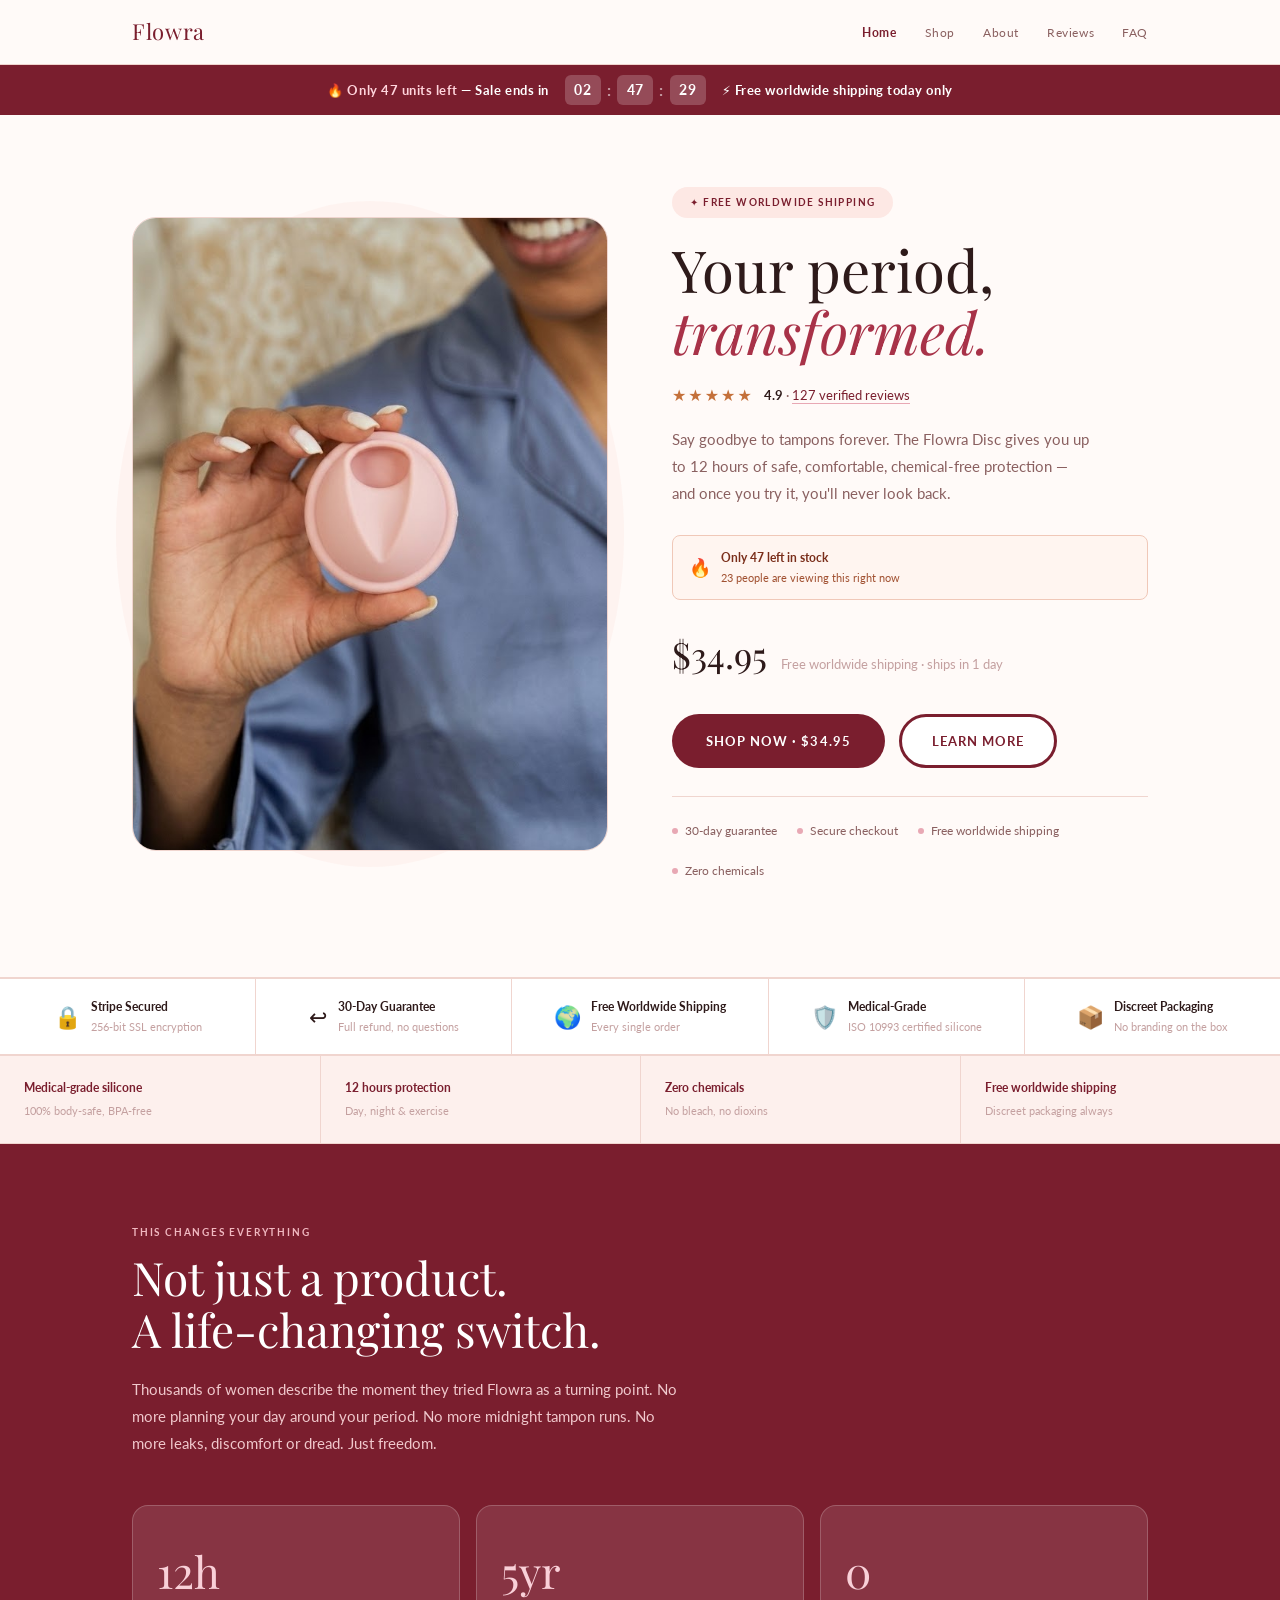
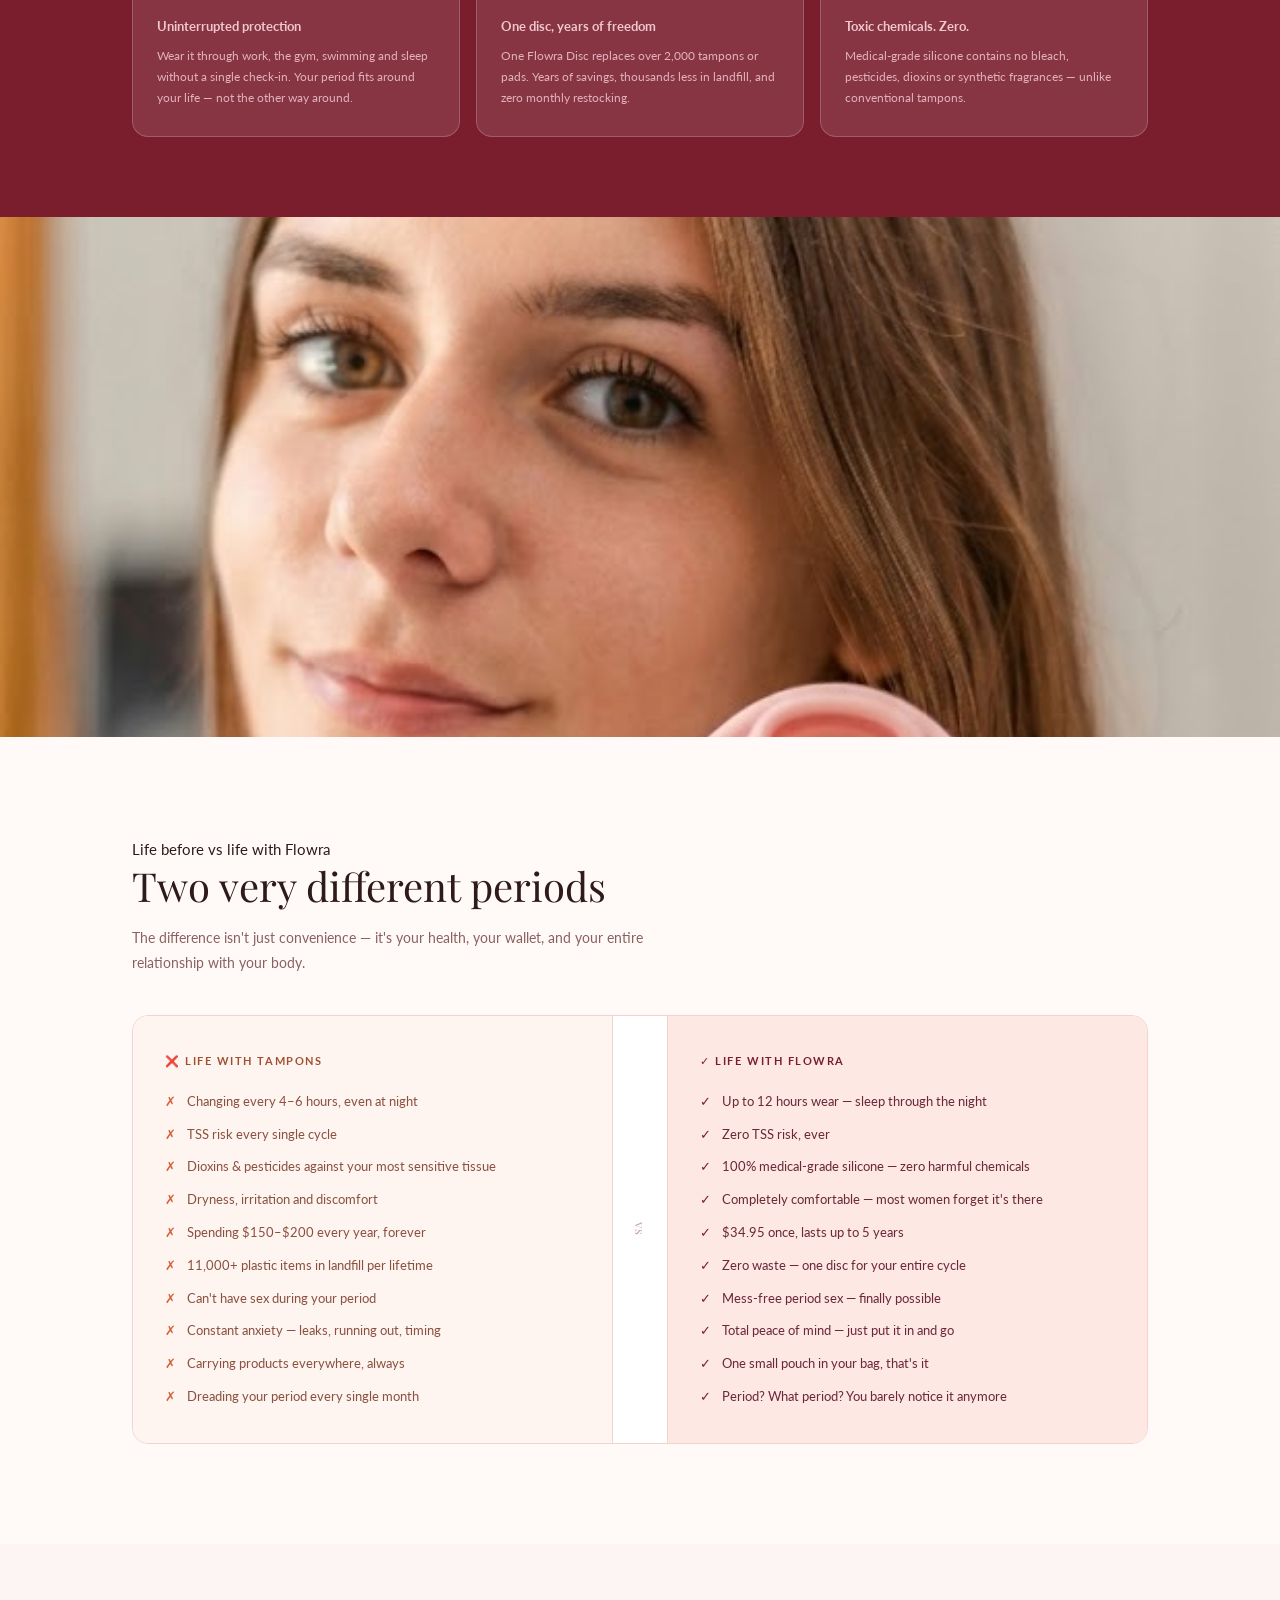
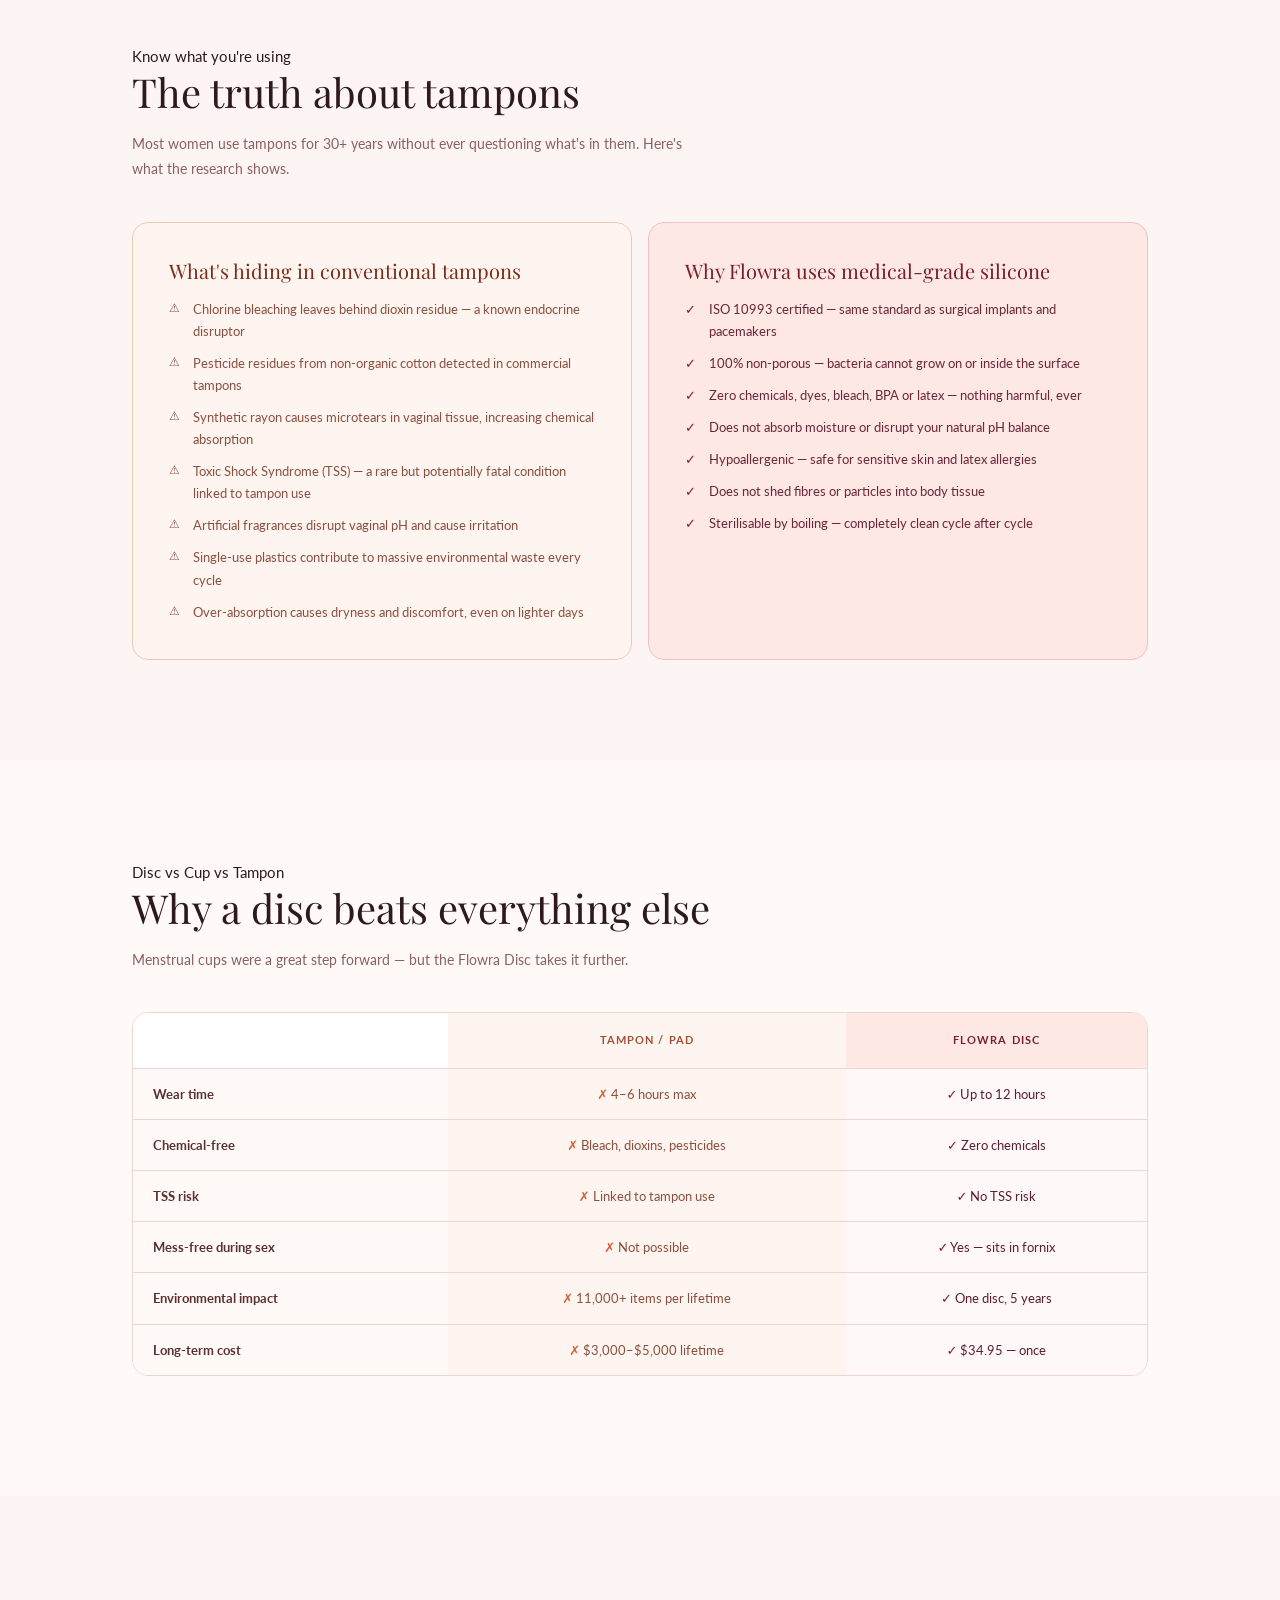
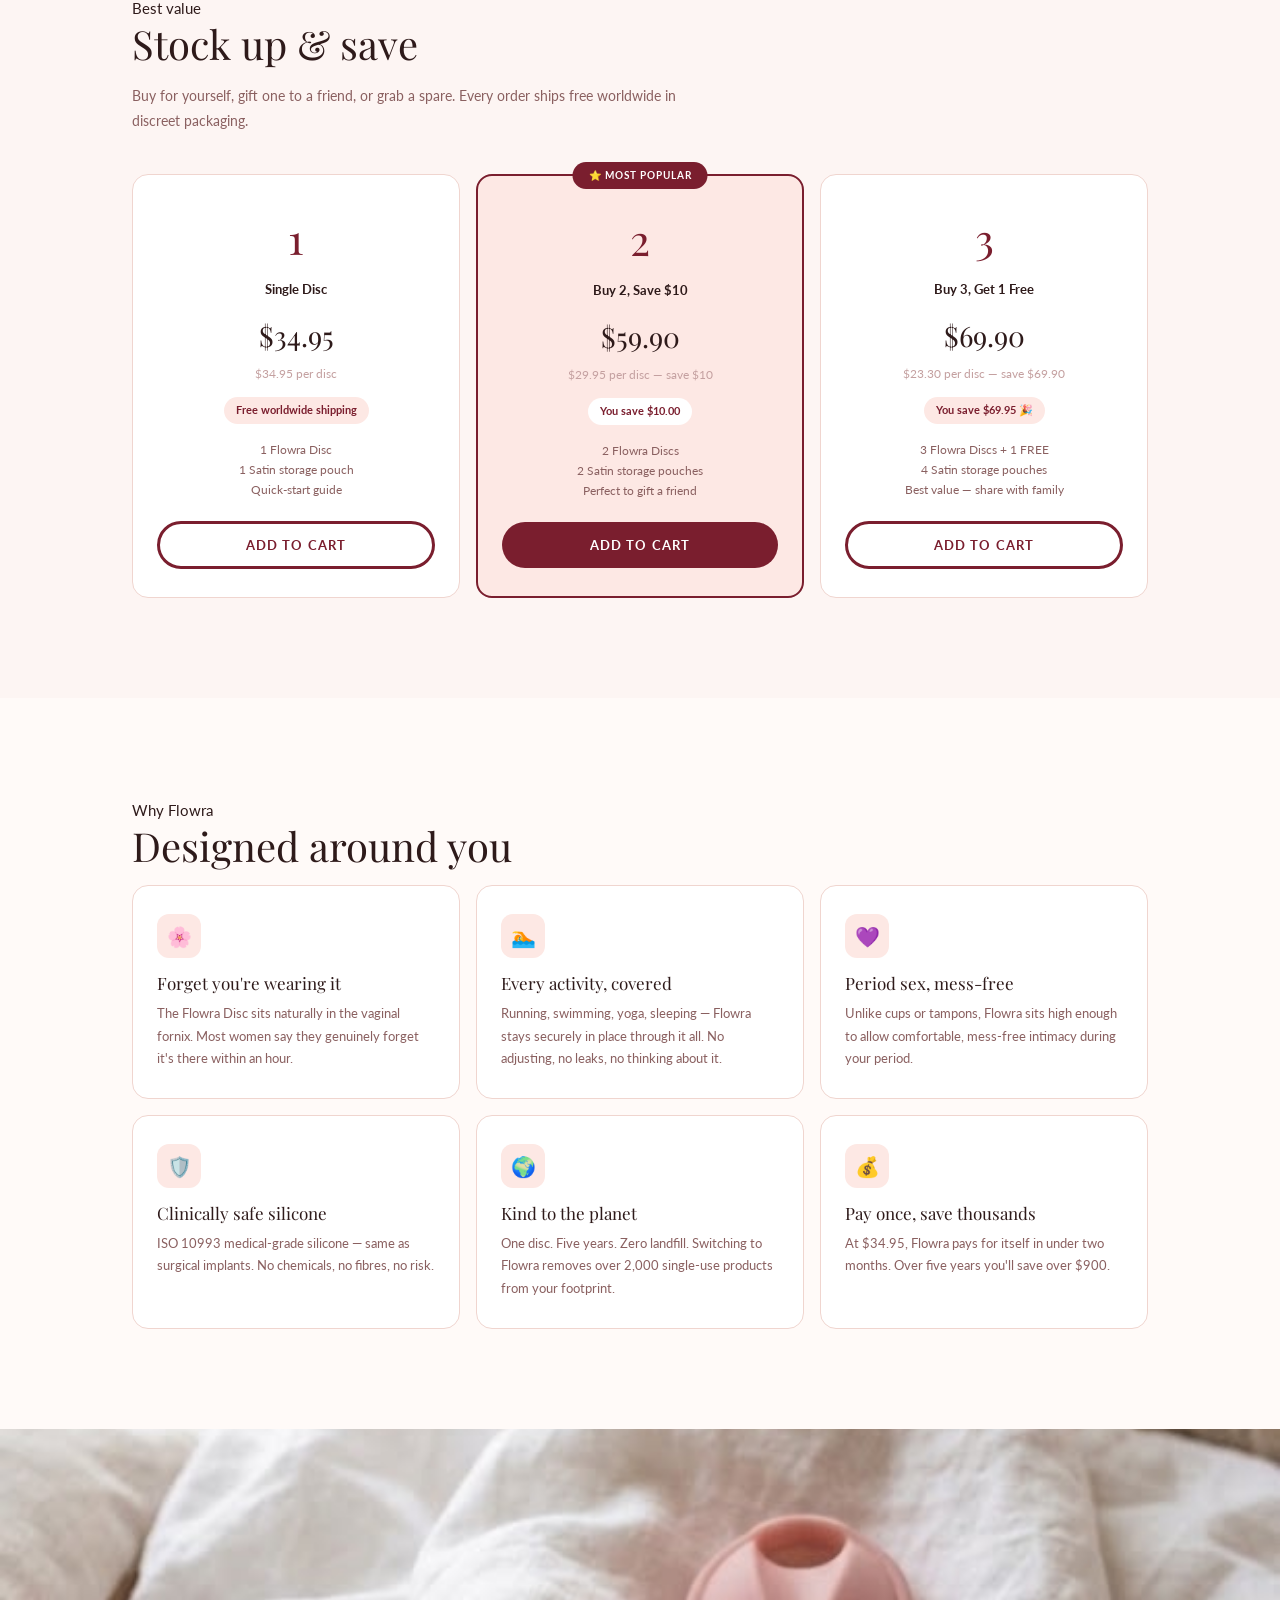
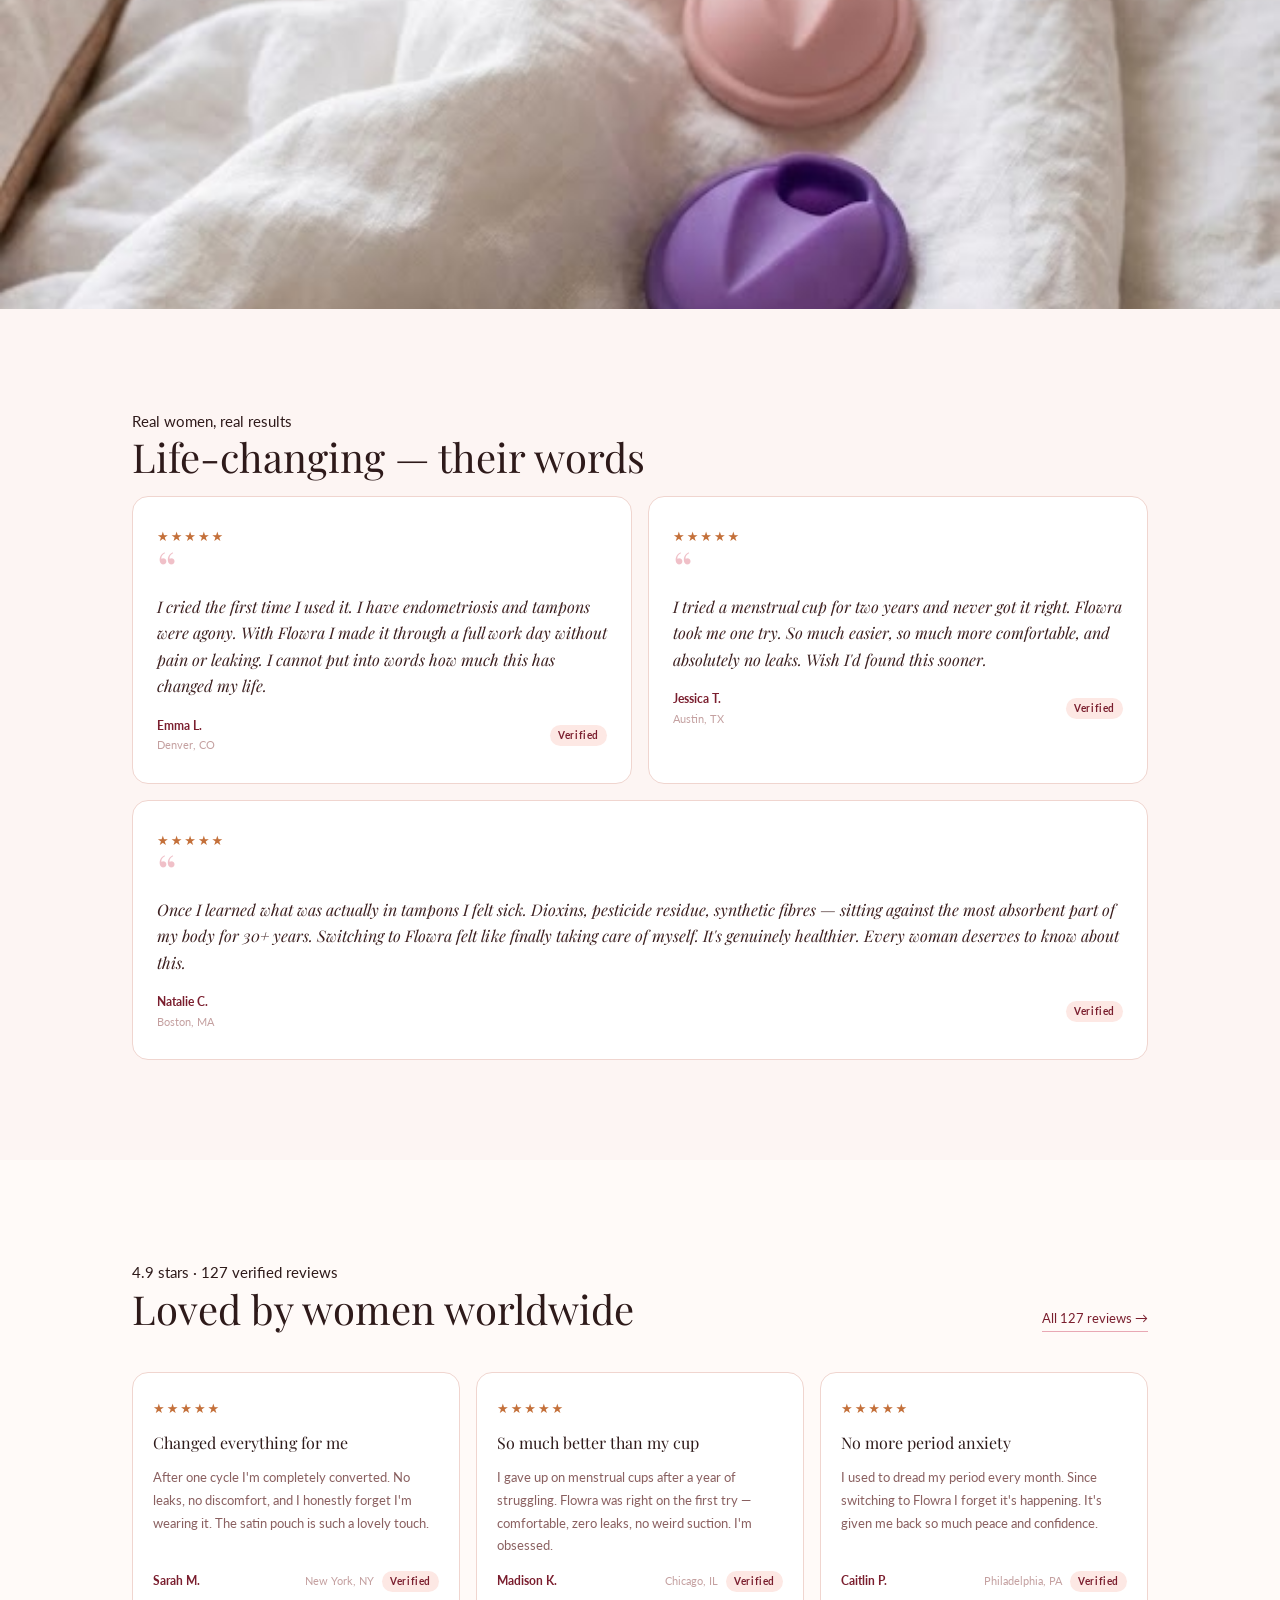
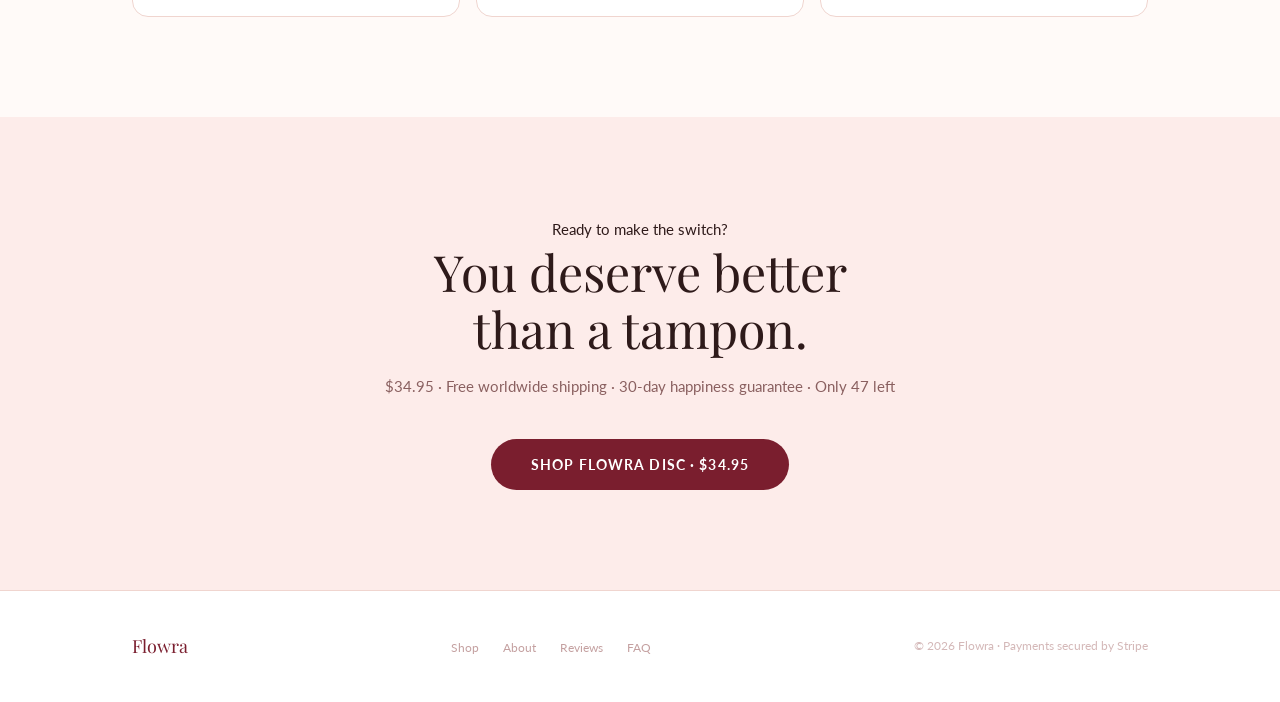
==== commit dde92f9f: "Fix photos, add product image slider" ====
--- a/index.html
+++ b/index.html
@@ -169,7 +169,7 @@
       <div class="hero-img-wrap">
         <div class="hero-img-glow"></div>
         <div class="hero-img-box" style="border-radius:var(--r-xl);overflow:hidden;aspect-ratio:3/4">
-          <img src="blush pink.png" alt="Flowra Disc with blush satin pouch and rose petals" style="width:100%;height:100%;object-fit:cover" />
+          <img src="product in hand.jpg" alt="Woman smiling holding Flowra disc" style="width:100%;height:100%;object-fit:cover" />
         </div>
       </div>
       <div>
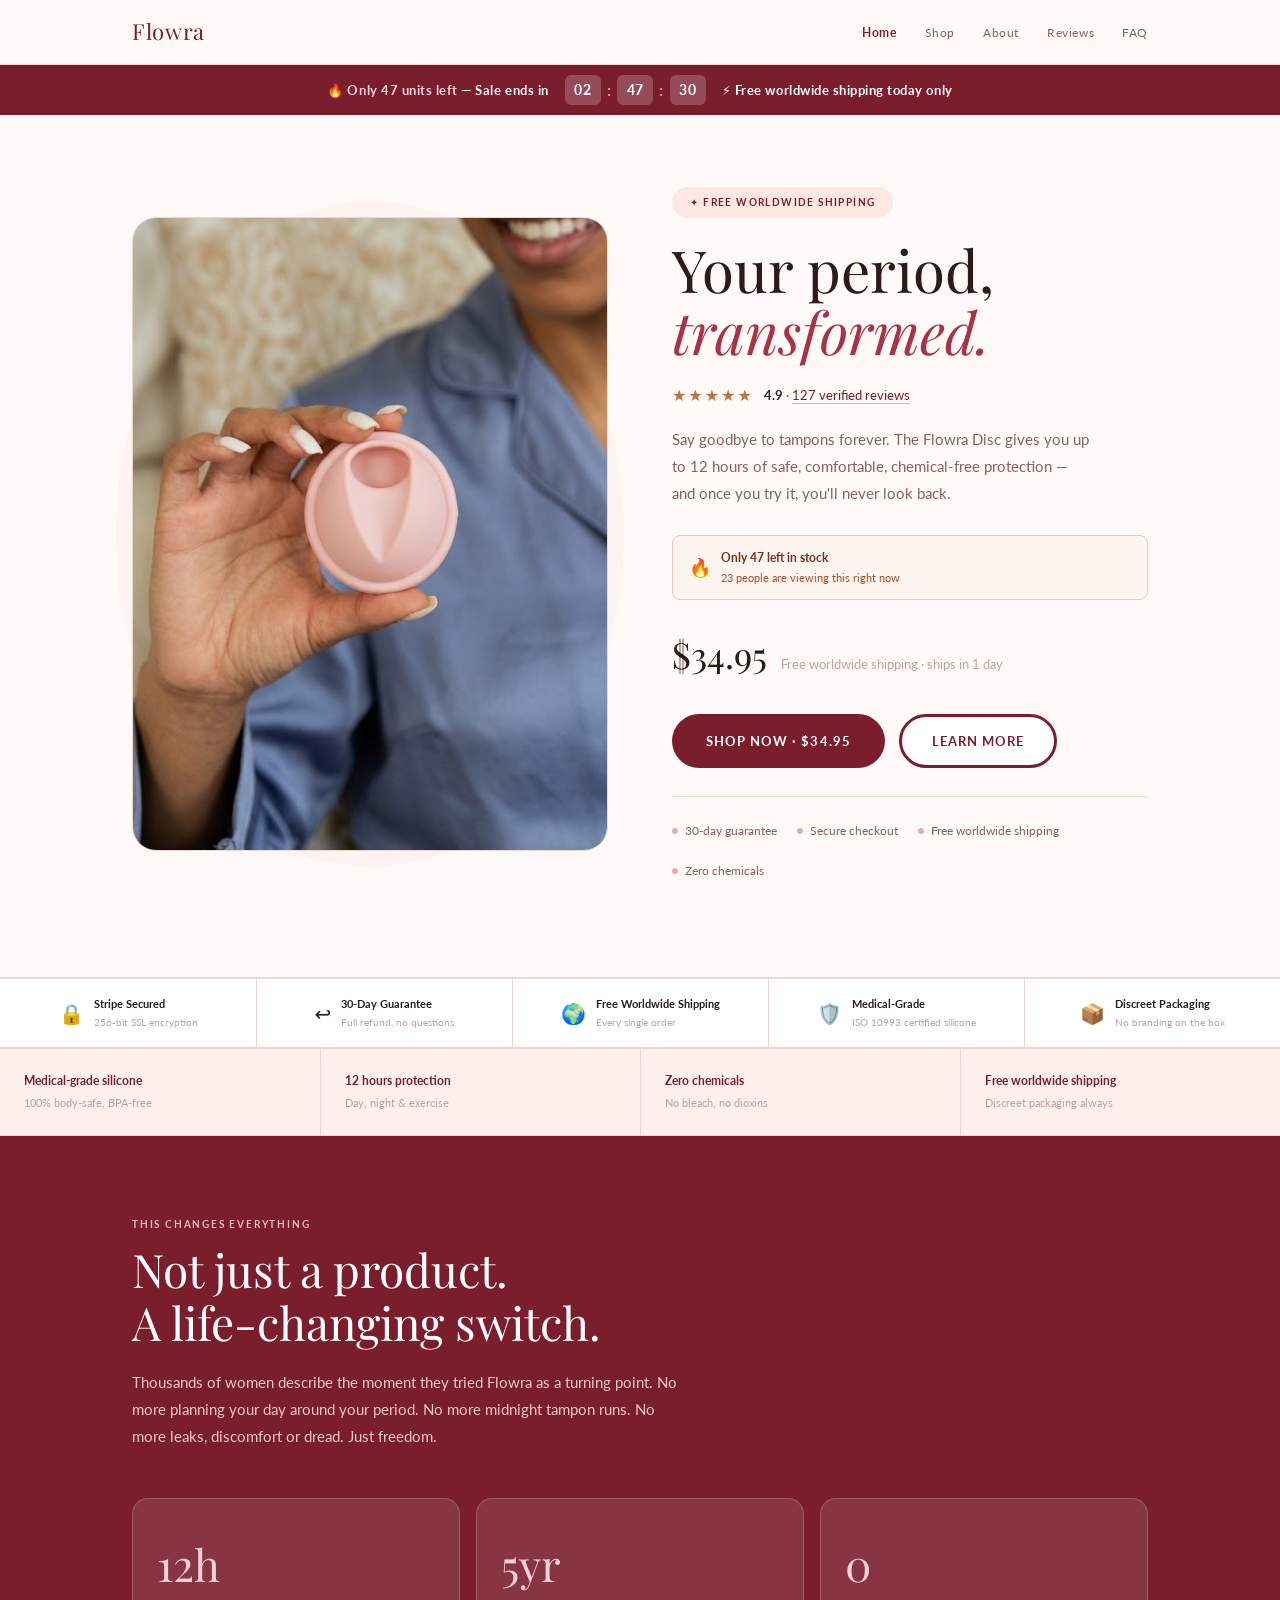
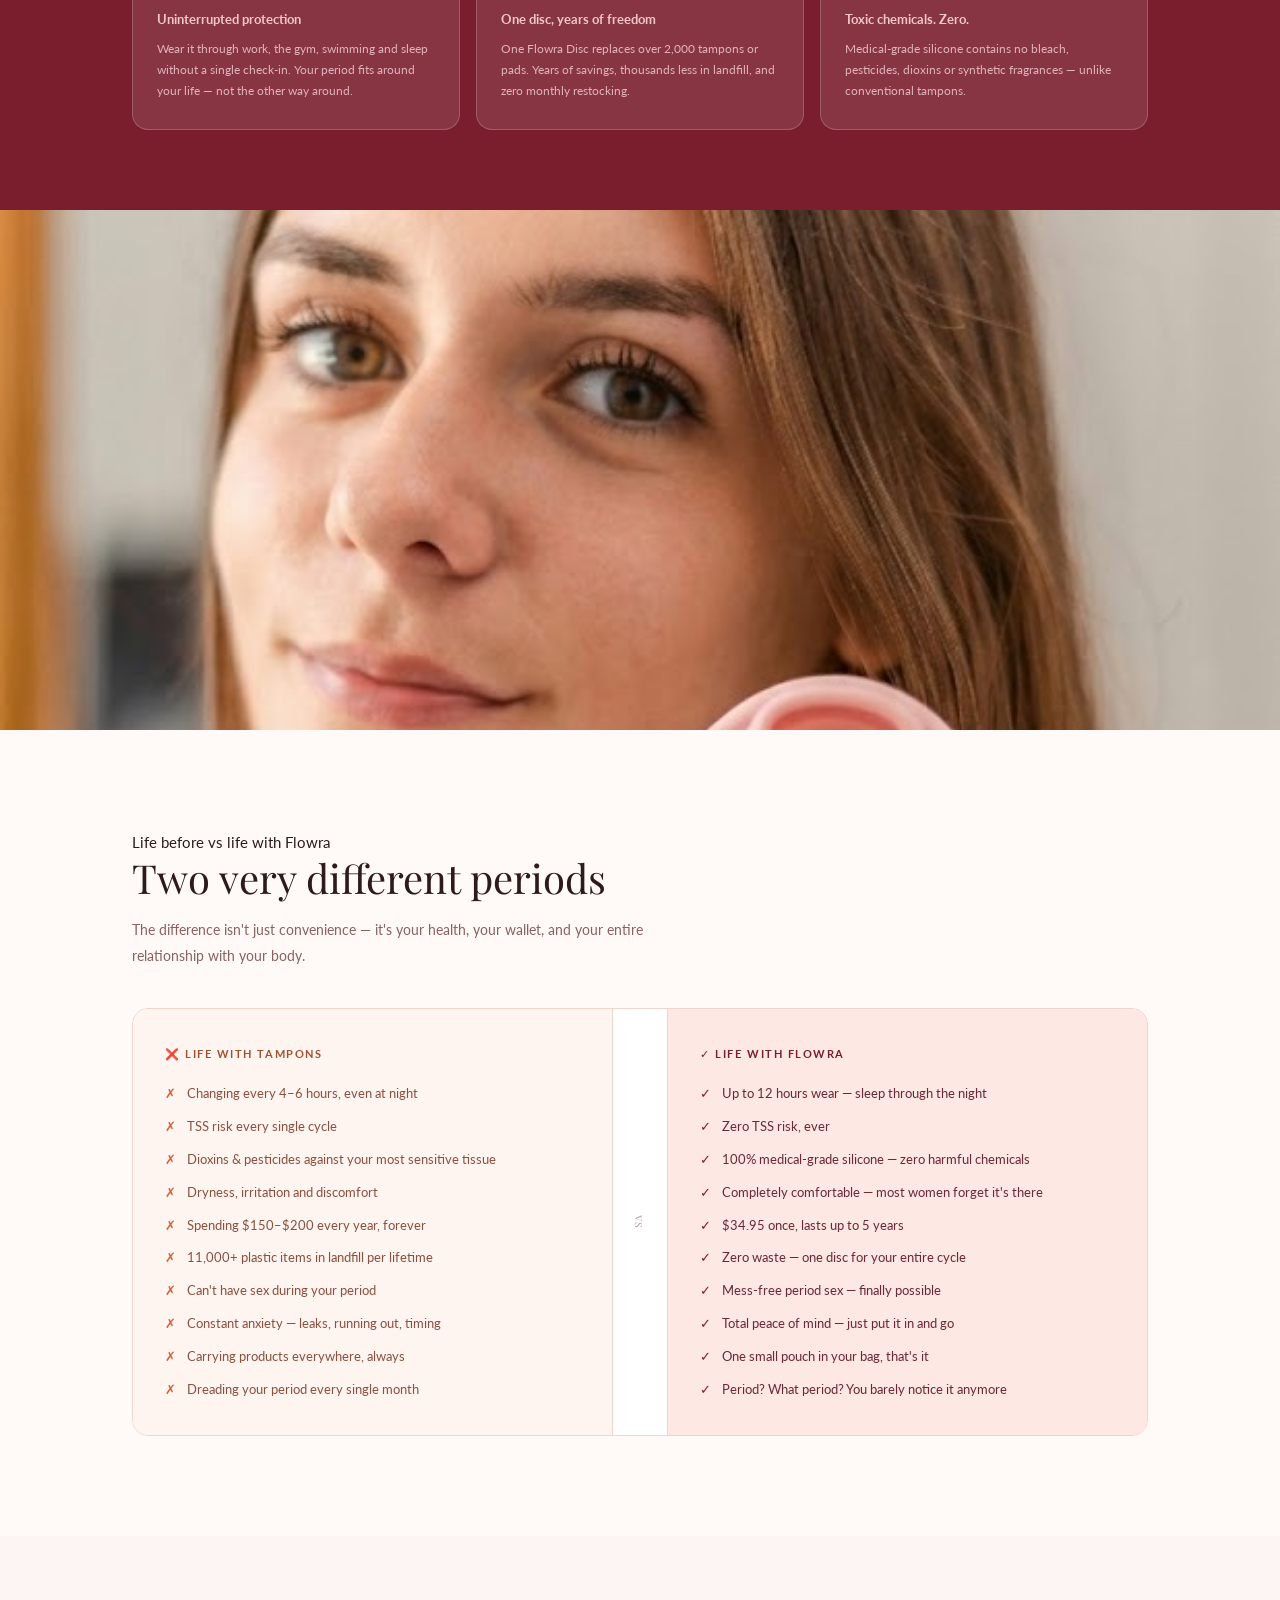
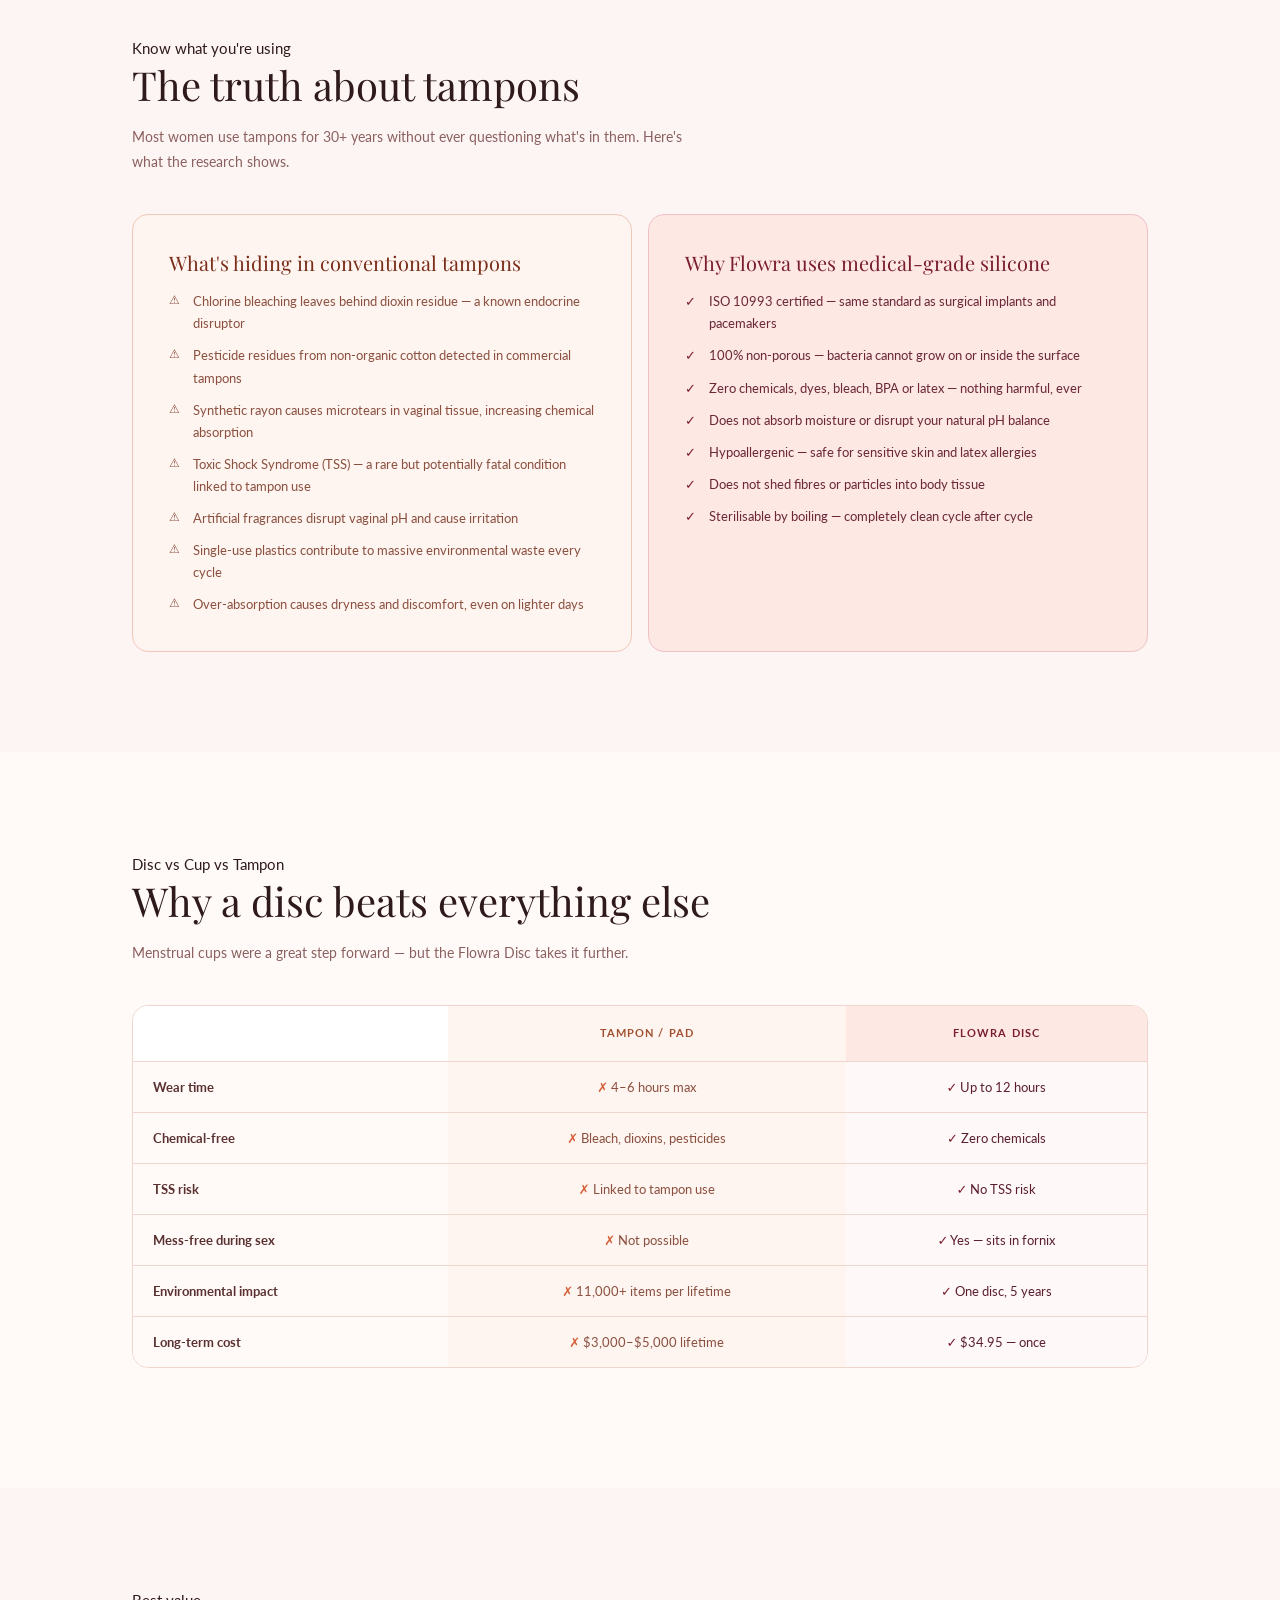
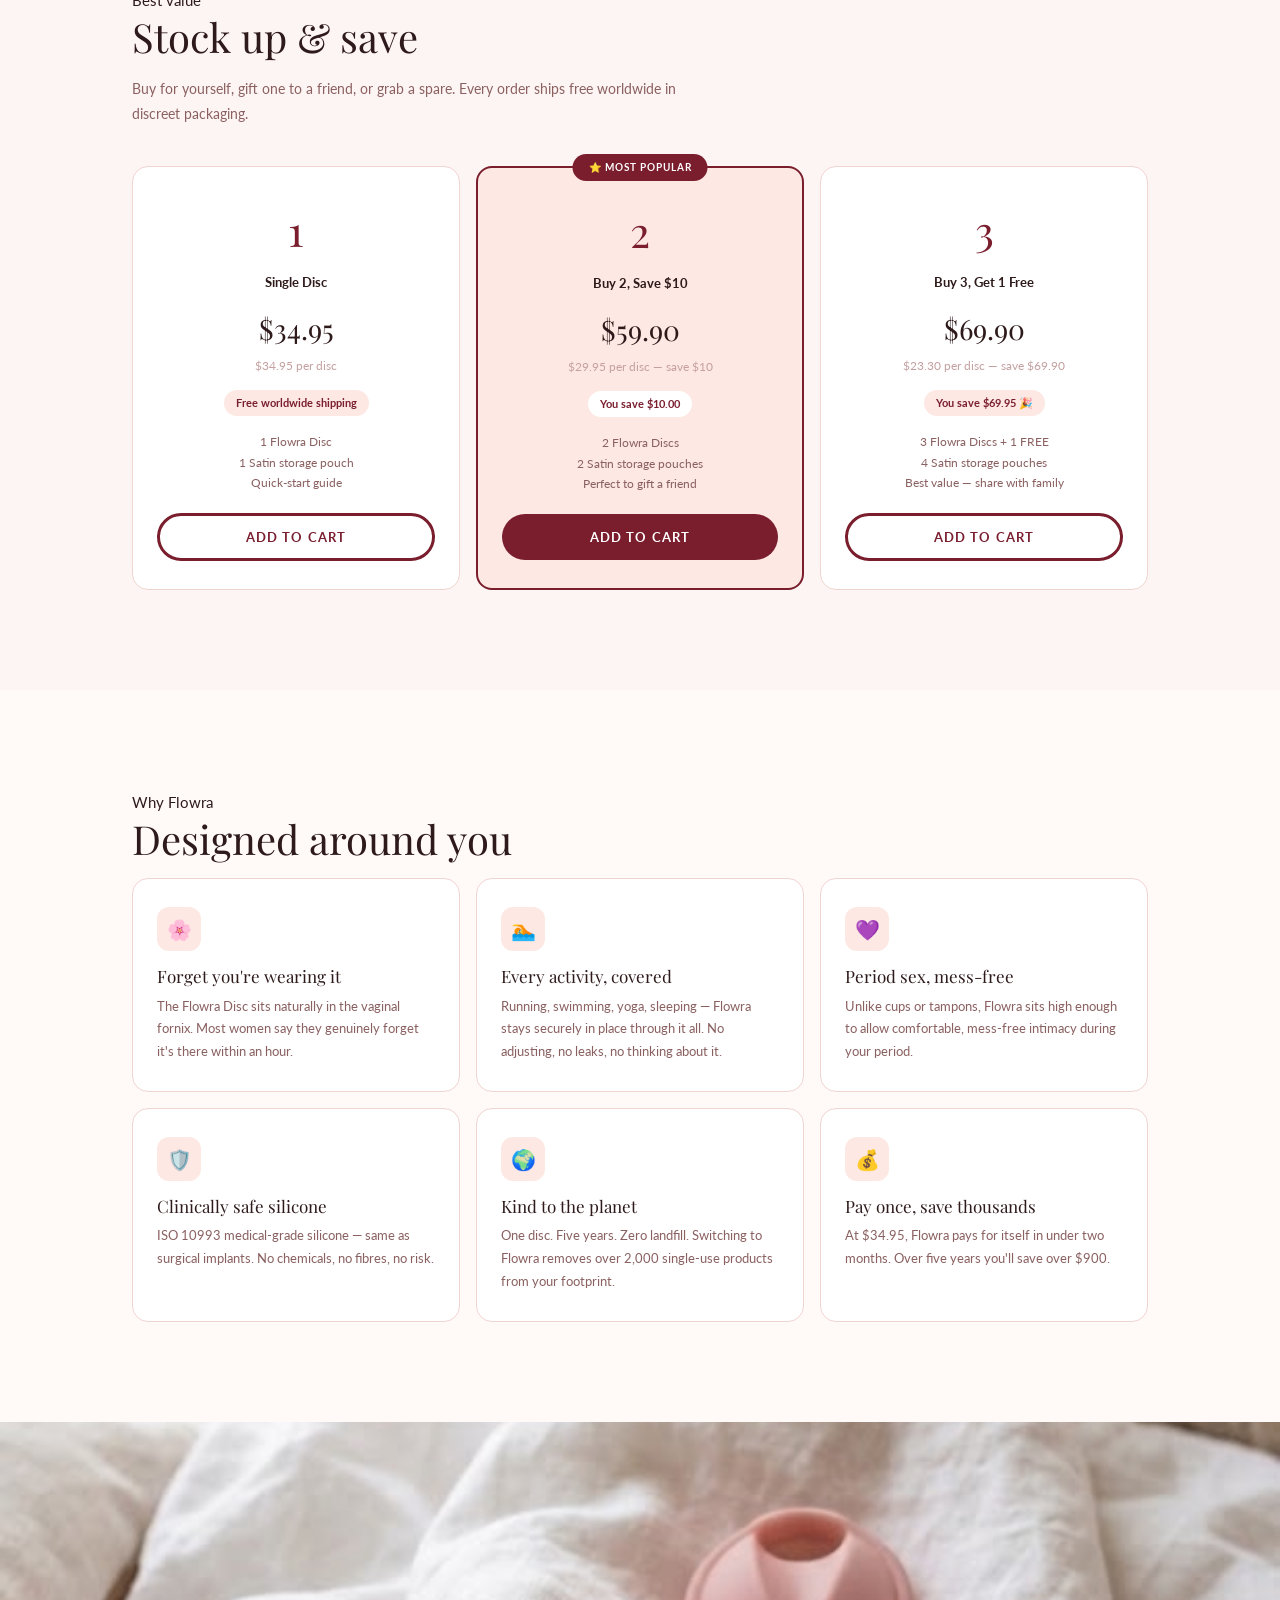
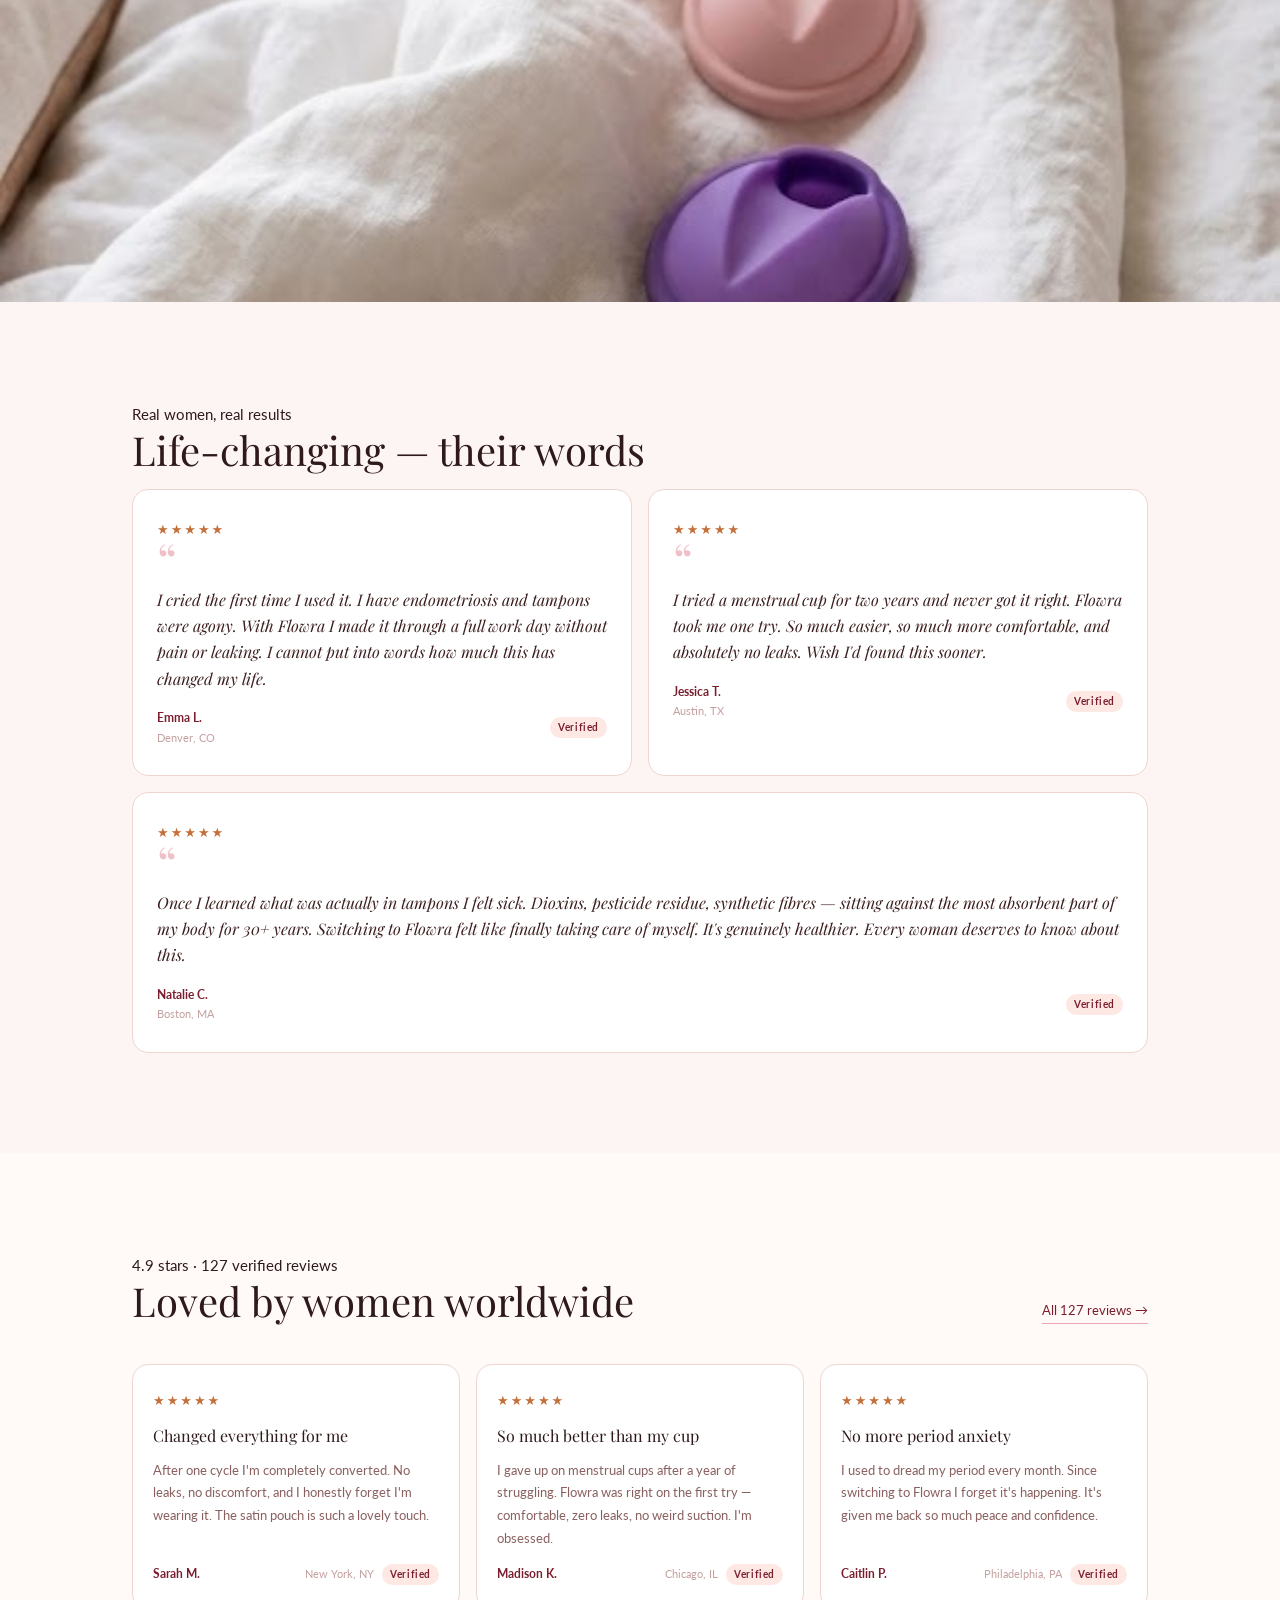
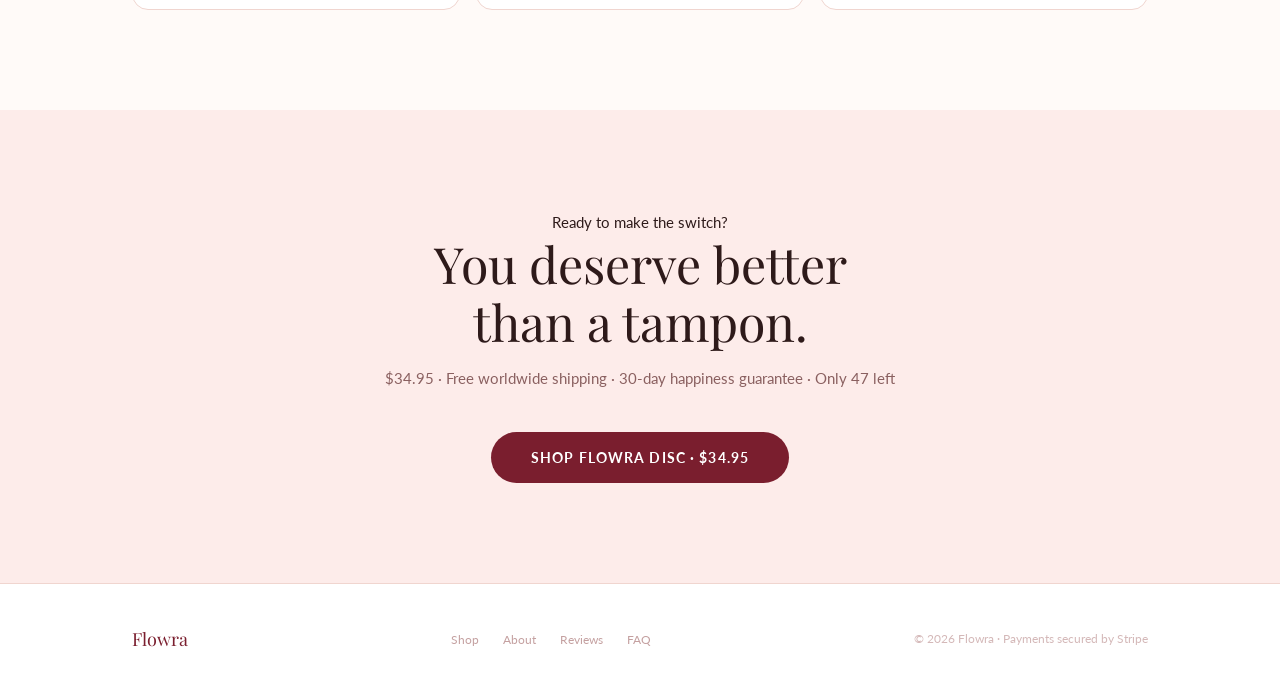
==== commit 21081ab8: "Final - all photos correct" ====
--- a/index.html
+++ b/index.html
@@ -29,28 +29,24 @@
 
     /* Trust badges */
     .trust-badges {
-      display: flex;
-      justify-content: center;
-      gap: 0;
+      display: grid;
+      grid-template-columns: repeat(5, 1fr);
       background: var(--white);
       border-top: 1.5px solid var(--rose-border);
       border-bottom: 1.5px solid var(--rose-border);
-      flex-wrap: wrap;
     }
     .badge-item {
       display: flex;
       align-items: center;
       gap: 10px;
-      padding: 18px 28px;
+      padding: 16px 14px;
       border-left: 1.5px solid var(--rose-border);
-      flex: 1;
-      min-width: 160px;
       justify-content: center;
     }
     .badge-item:first-child { border-left: none; }
-    .badge-icon { font-size: 22px; flex-shrink: 0; }
-    .badge-title { font-size: 12px; font-weight: 700; color: var(--ink); }
-    .badge-sub { font-size: 11px; color: var(--hint); }
+    .badge-icon { font-size: 20px; flex-shrink: 0; }
+    .badge-title { font-size: 11px; font-weight: 700; color: var(--ink); }
+    .badge-sub { font-size: 10px; color: var(--hint); }
 
     /* Before/after */
     .before-after {
@@ -169,7 +165,7 @@
       <div class="hero-img-wrap">
         <div class="hero-img-glow"></div>
         <div class="hero-img-box" style="border-radius:var(--r-xl);overflow:hidden;aspect-ratio:3/4">
-          <img src="product in hand.jpg" alt="Woman smiling holding Flowra disc" style="width:100%;height:100%;object-fit:cover" />
+          <img src="model-smiling.jpg" alt="Woman smiling holding Flowra disc" style="width:100%;height:100%;object-fit:cover" />
         </div>
       </div>
       <div>
@@ -259,7 +255,7 @@
 
 <!-- ── LIFESTYLE PHOTO ── -->
 <section style="padding:0;overflow:hidden;max-height:520px">
-  <img src="holding near face.jpg" alt="Woman holding Flowra disc" style="width:100%;height:520px;object-fit:cover;object-position:center 20%" />
+  <img src="model-holding.jpg" alt="Woman holding Flowra disc" style="width:100%;height:520px;object-fit:cover;object-position:center 20%" />
 </section>
 
 <!-- ── BEFORE / AFTER ── -->
@@ -425,7 +421,7 @@
 
 <!-- ── BED PHOTO ── -->
 <section style="padding:0;overflow:hidden;max-height:480px">
-  <img src="products on bed.jpg" alt="Flowra discs on linen bed" style="width:100%;height:480px;object-fit:cover;object-position:center 40%" />
+  <img src="products-bed.jpg" alt="Flowra discs on linen bed" style="width:100%;height:480px;object-fit:cover;object-position:center 40%" />
 </section>
 
 <!-- ── QUOTES ── -->
--- a/flowra.css
+++ b/flowra.css
@@ -44,11 +44,12 @@
 @media (max-width: 640px) { .nav-links { display: none; } }
 
 /* Buttons */
-.btn { display: inline-flex; align-items: center; justify-content: center; gap: 8px; font-family: var(--ff-sans); font-size: 13px; font-weight: 700; letter-spacing: .08em; text-transform: uppercase; border-radius: var(--r-pill); cursor: pointer; transition: all .18s; border: none; }
-.btn-primary { background: var(--rose-deep); color: #fff; padding: 15px 34px; }
-.btn-primary:hover { background: var(--rose-mid); }
-.btn-outline { background: var(--white); color: var(--rose-deep); padding: 13px 30px; border: 3px solid var(--rose-deep); }
-.btn-outline:hover { background: var(--rose-blush); }
+.btn { display: inline-flex; align-items: center; justify-content: center; gap: 8px; font-family: var(--ff-sans); font-size: 13px; font-weight: 700; letter-spacing: .08em; text-transform: uppercase; border-radius: var(--r-pill); cursor: pointer; transition: all .18s; border: none; text-decoration: none; }
+.btn-primary { background-color: #7a1e2e !important; color: #ffffff !important; padding: 15px 34px; border: none; }
+.btn-primary:hover { background-color: #a83248 !important; color: #ffffff !important; }
+.btn-primary:disabled { opacity: .5; cursor: not-allowed; }
+.btn-outline { background-color: #ffffff !important; color: #7a1e2e !important; padding: 13px 30px; border: 3px solid #7a1e2e !important; }
+.btn-outline:hover { background-color: #fde8e4 !important; color: #7a1e2e !important; }
 .btn-full { width: 100%; }
 
 /* Pill / badge */
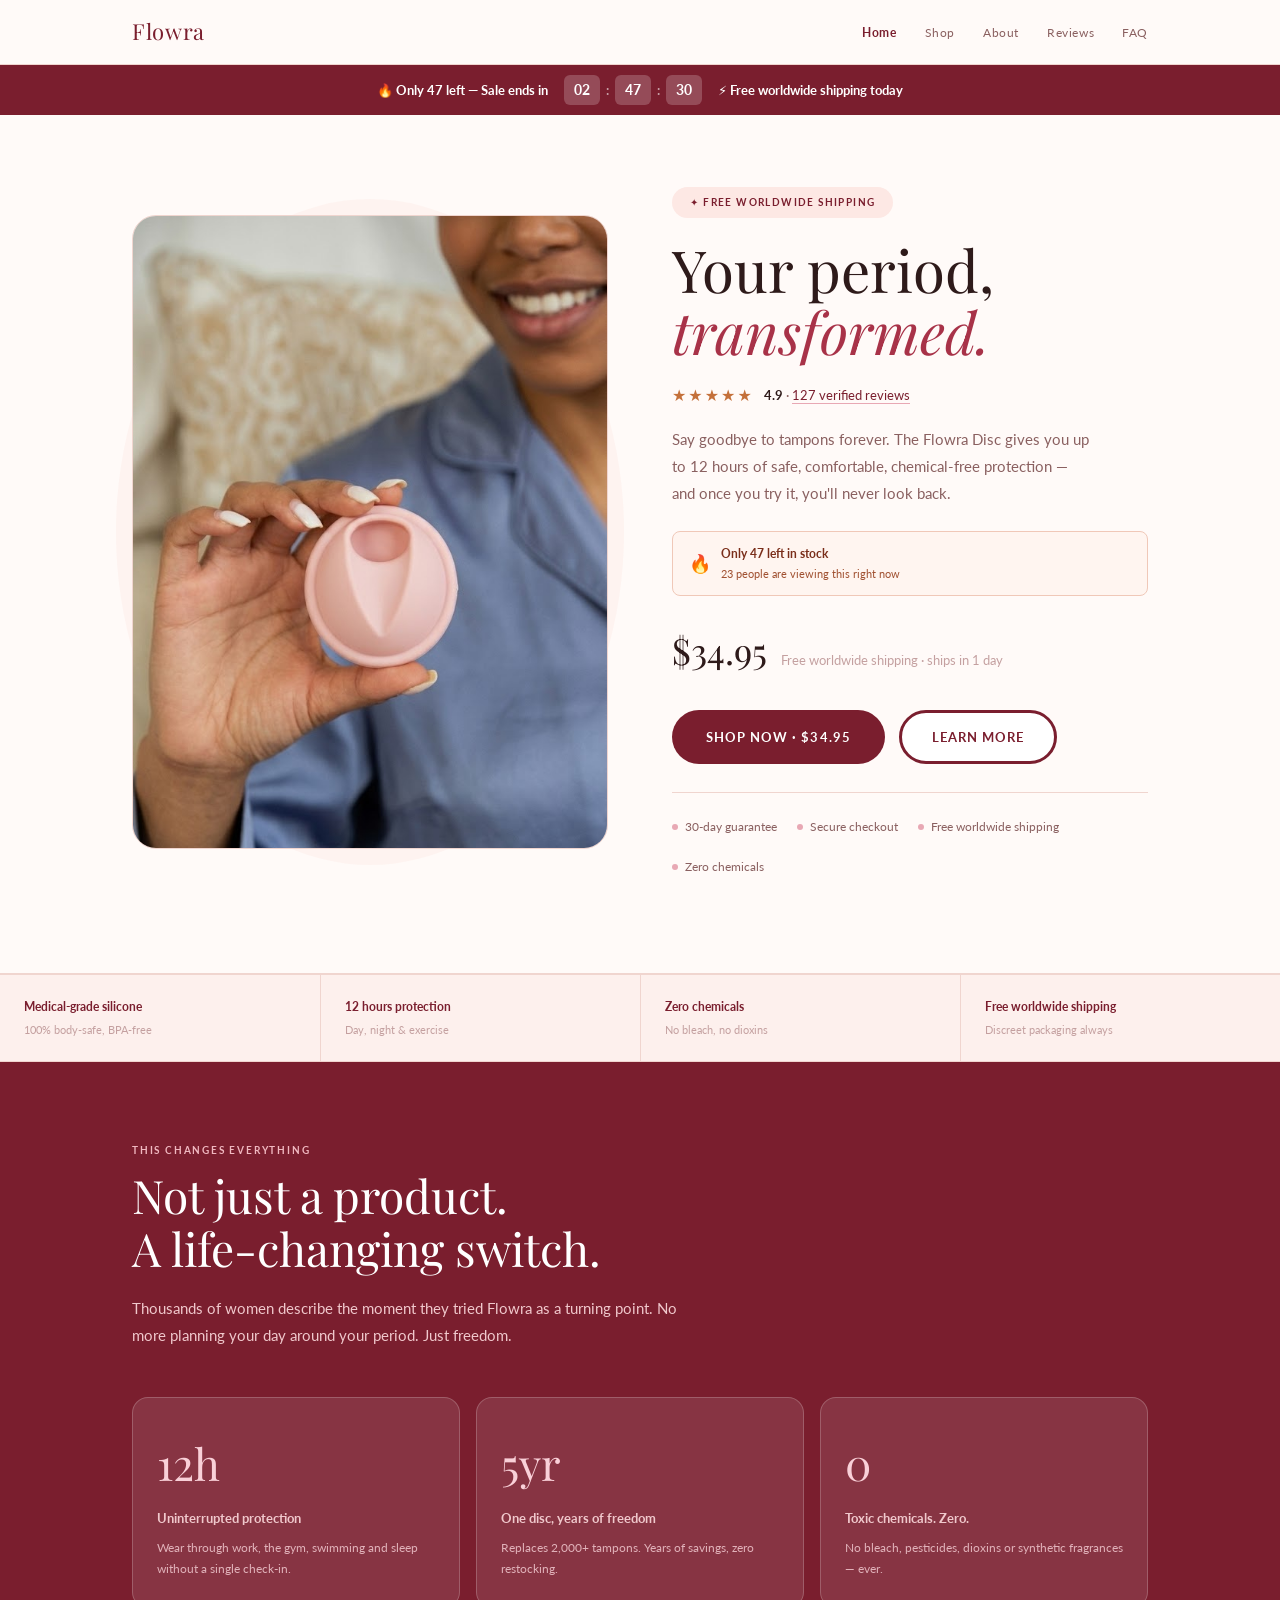
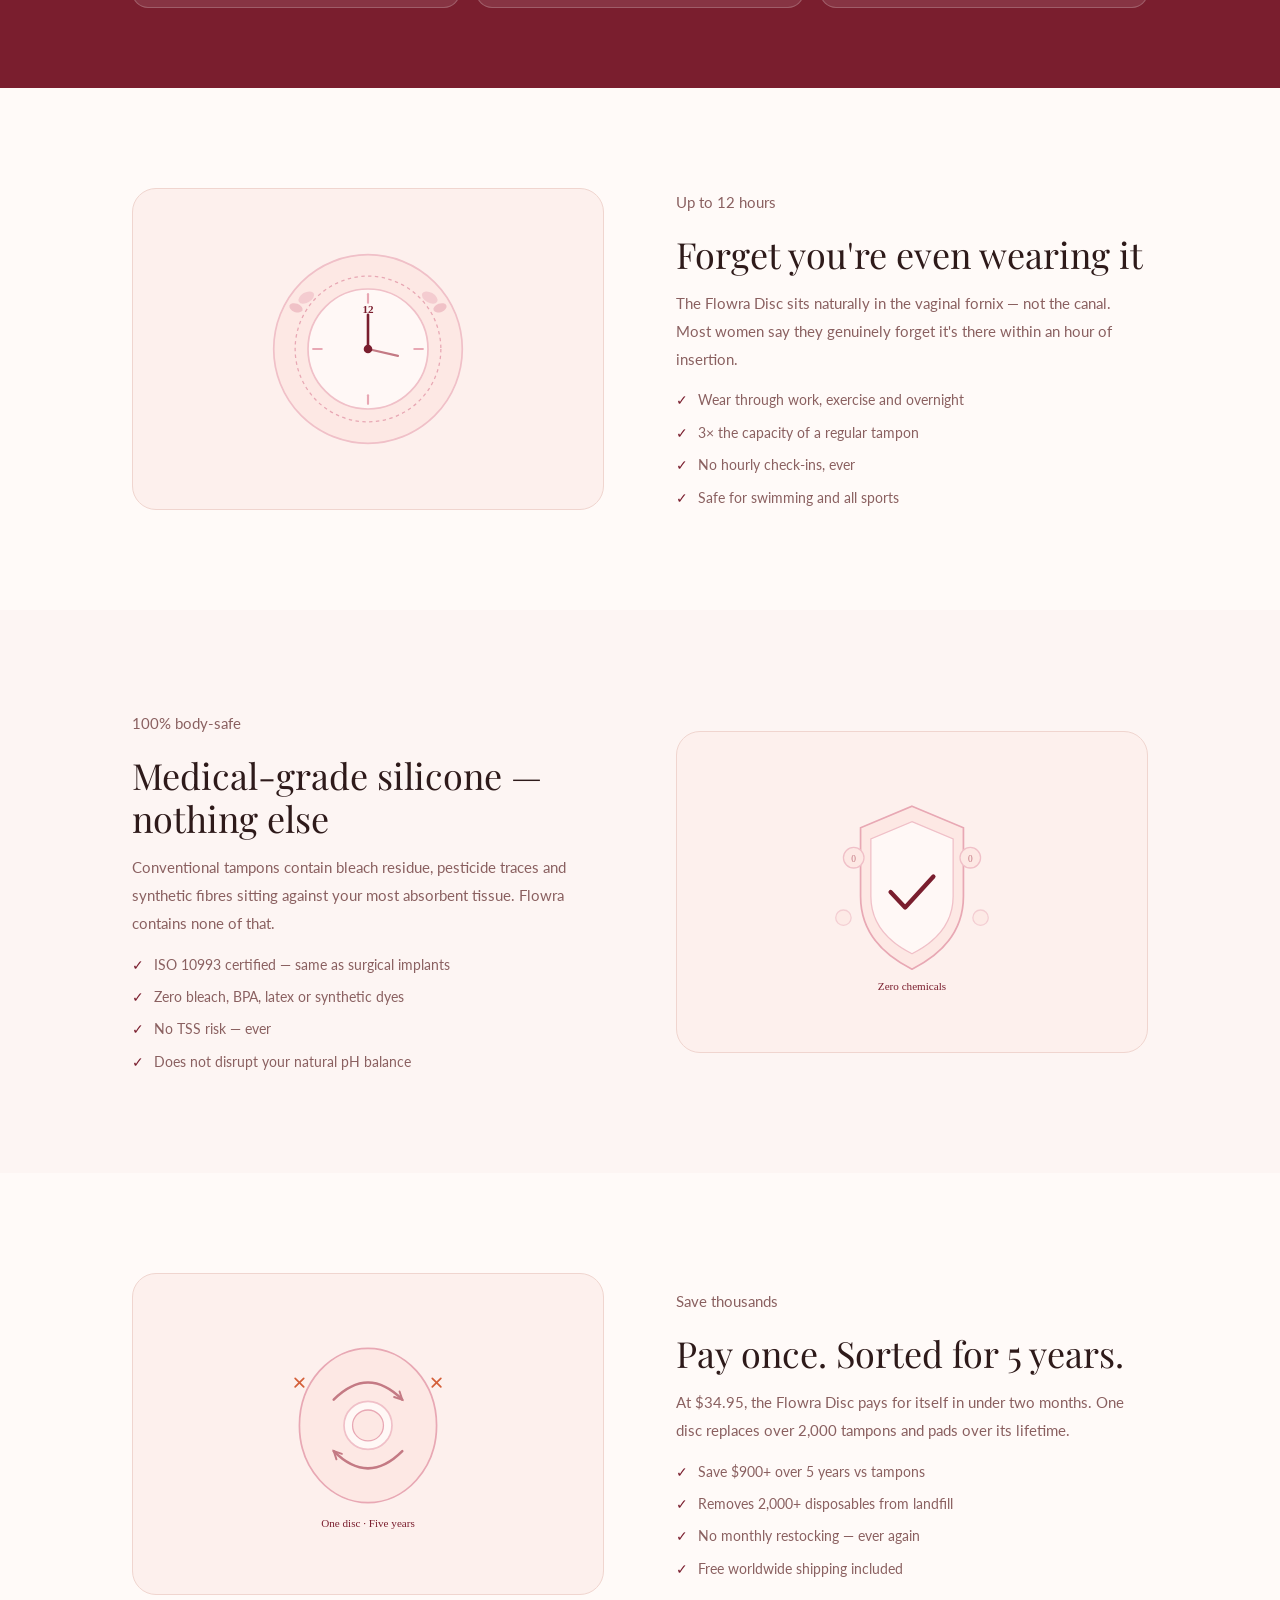
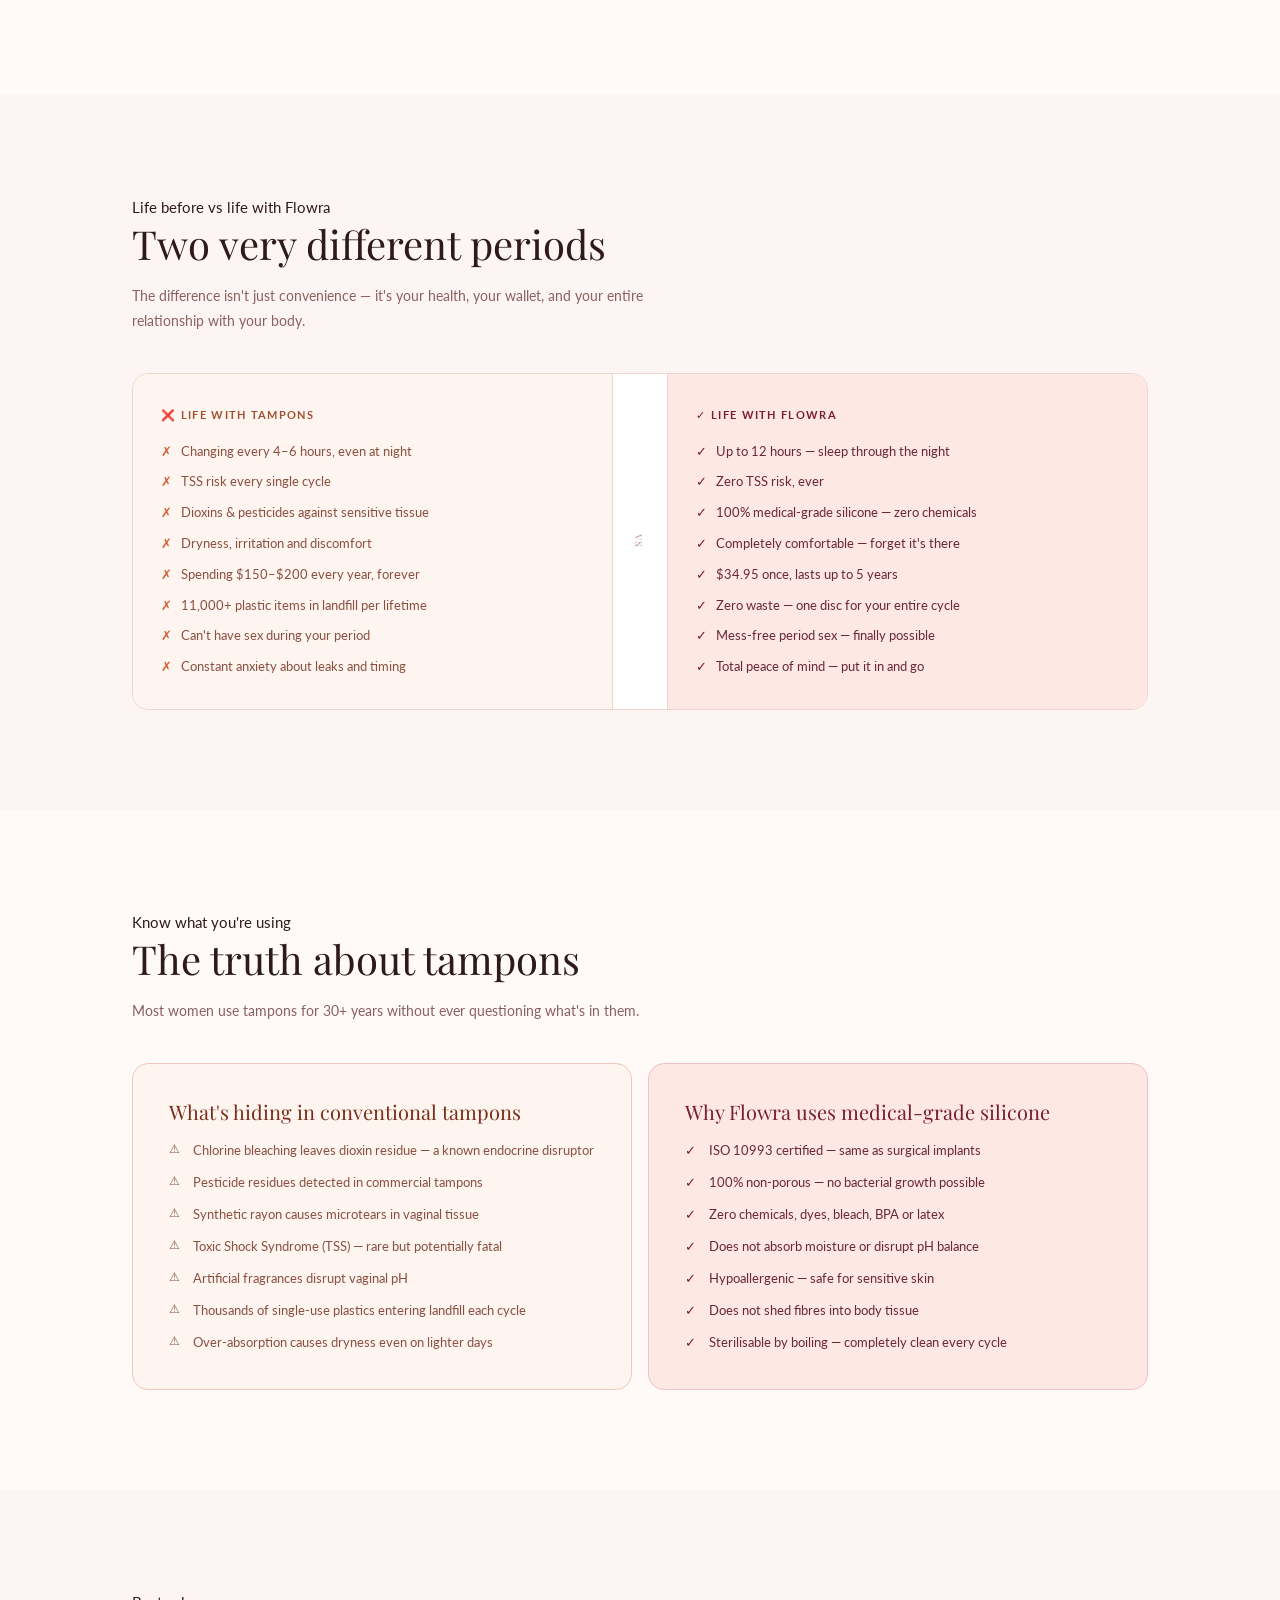
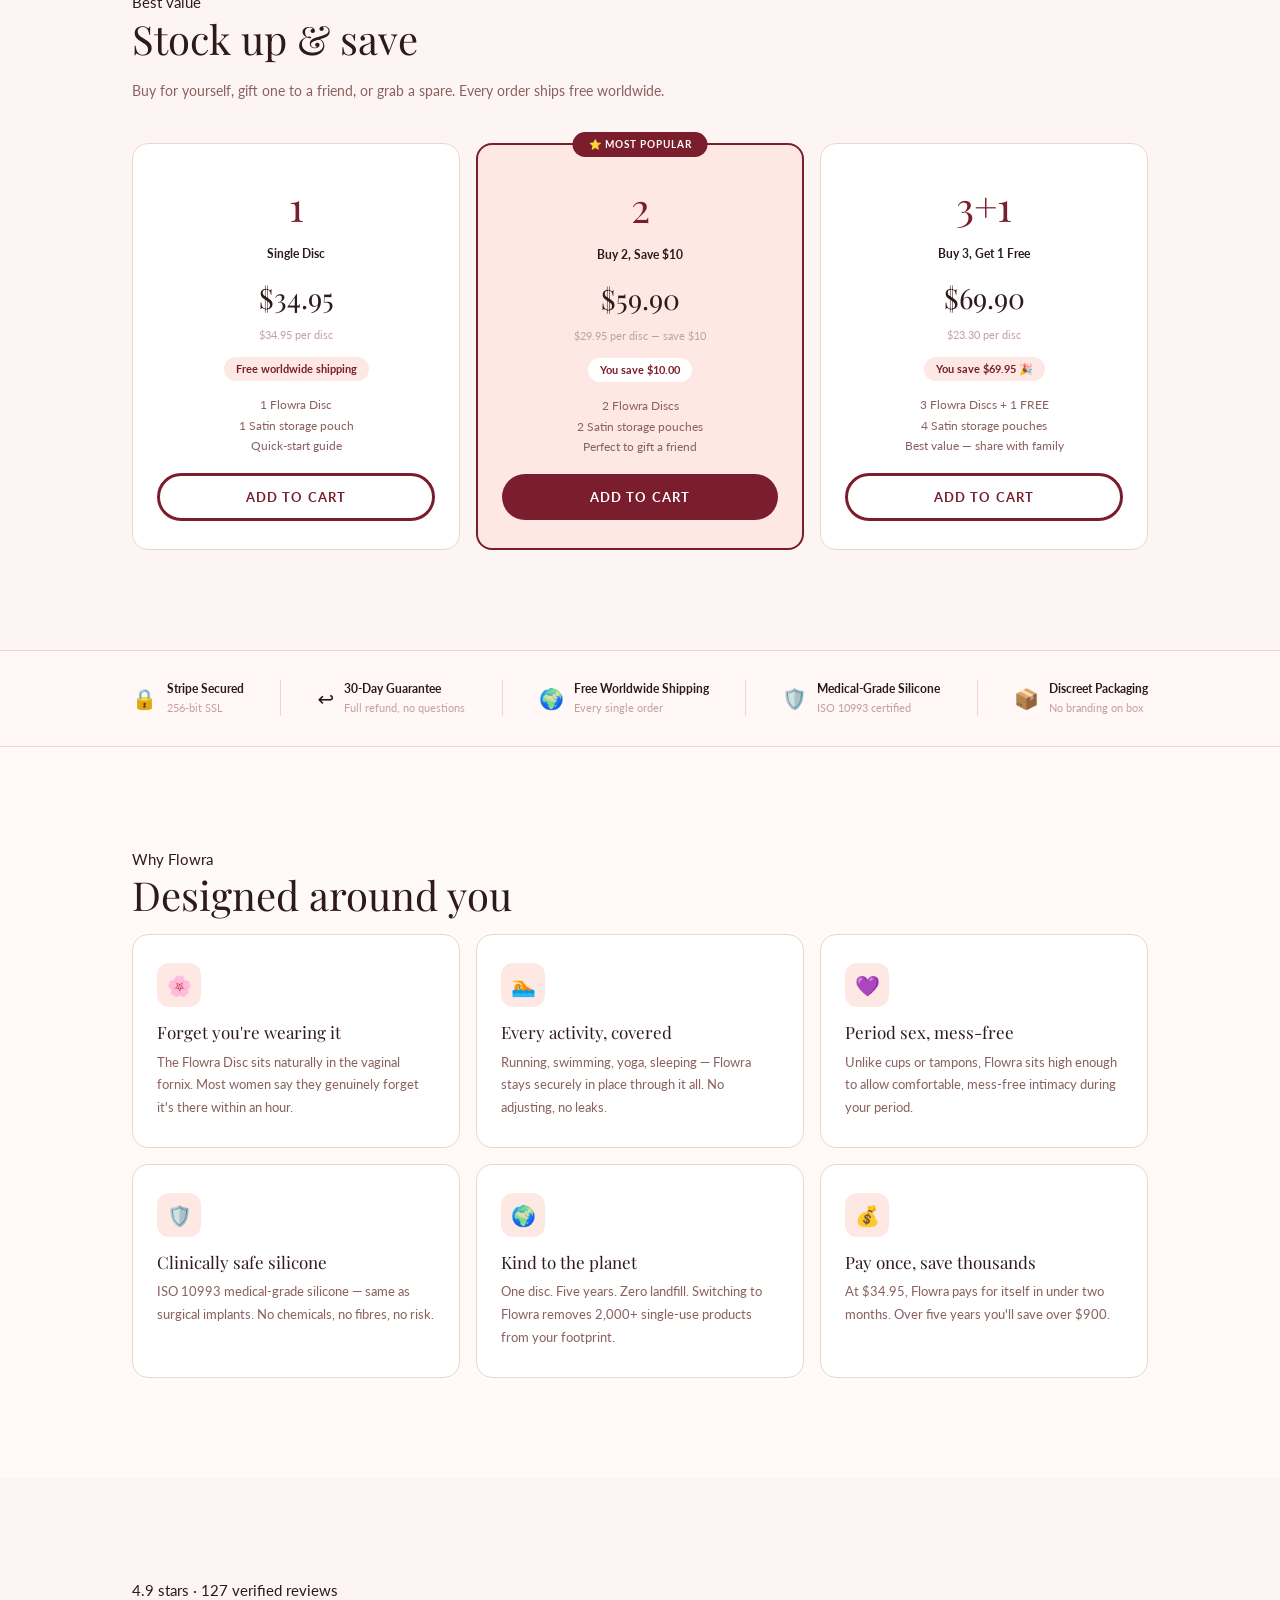
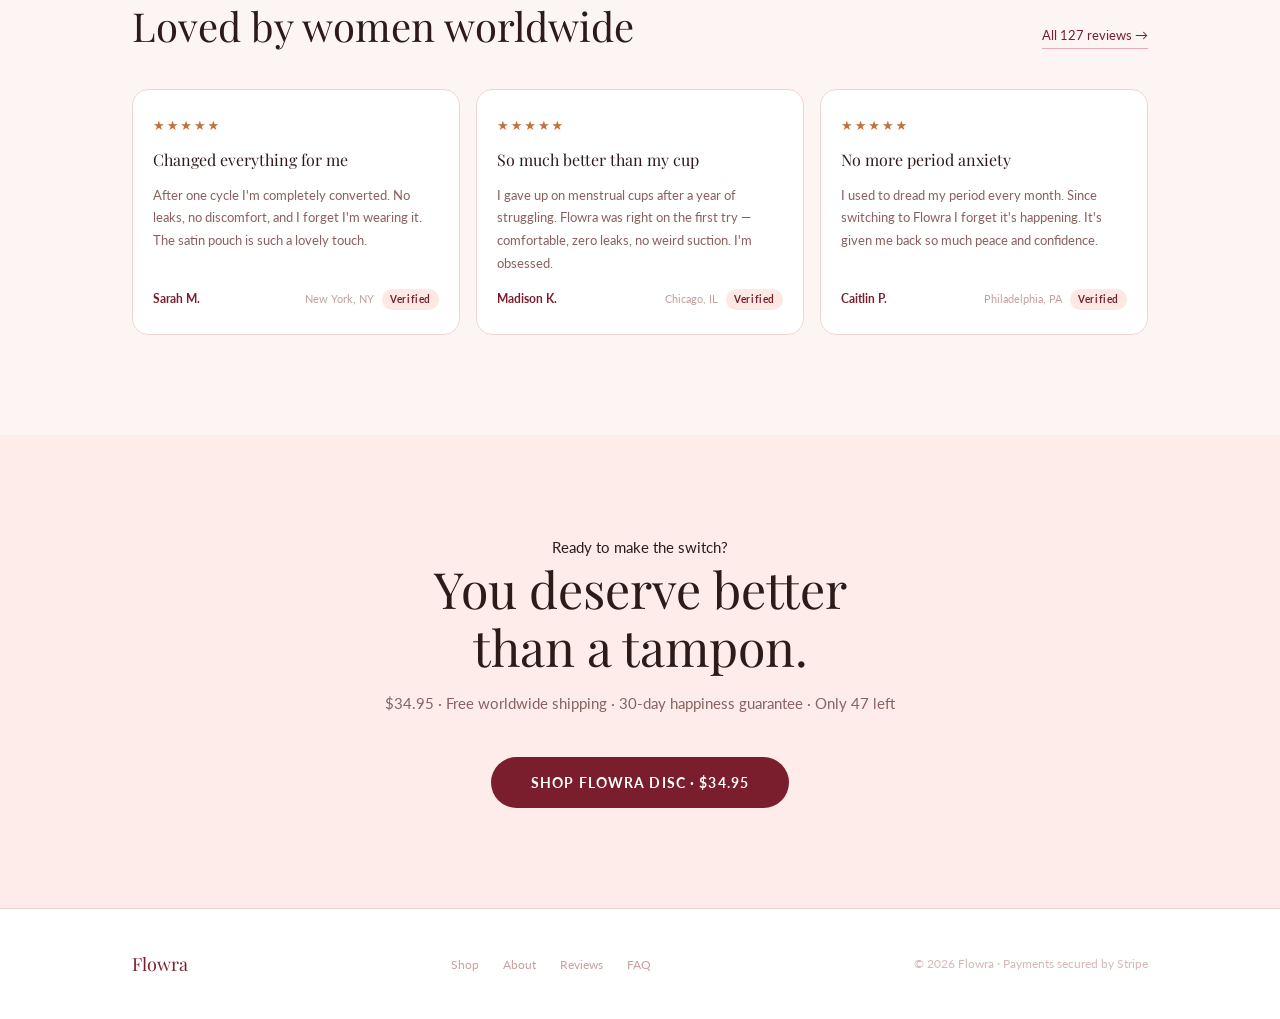
==== commit bd4f33cd: "Fix trust badge sizing" ====
--- a/index.html
+++ b/index.html
@@ -7,165 +7,78 @@
   <meta name="description" content="Medical-grade reusable period disc. Up to 12 hours of protection. No chemicals, no TSS risk. Free worldwide shipping." />
   <link rel="stylesheet" href="flowra.css" />
   <style>
-    /* Urgency banner */
-    .urgency-bar {
-      background: #7a1e2e;
-      color: #fff;
-      text-align: center;
-      padding: 10px 20px;
-      font-size: 13px;
-      font-weight: 700;
-      letter-spacing: .04em;
-      display: flex;
-      align-items: center;
-      justify-content: center;
-      gap: 16px;
-      flex-wrap: wrap;
-    }
-    .urgency-bar .stock { color: #ffd4dc; }
-    .countdown { display: flex; gap: 6px; align-items: center; }
-    .cd-block { background: rgba(255,255,255,.2); border-radius: 6px; padding: 3px 8px; font-size: 14px; font-weight: 700; min-width: 36px; text-align: center; }
-    .cd-sep { opacity: .6; font-size: 16px; }
-
-    /* Trust badges */
-    .trust-badges {
-      display: grid;
-      grid-template-columns: repeat(5, 1fr);
-      background: var(--white);
-      border-top: 1.5px solid var(--rose-border);
-      border-bottom: 1.5px solid var(--rose-border);
-    }
-    .badge-item {
-      display: flex;
-      align-items: center;
-      gap: 10px;
-      padding: 16px 14px;
-      border-left: 1.5px solid var(--rose-border);
-      justify-content: center;
-    }
-    .badge-item:first-child { border-left: none; }
-    .badge-icon { font-size: 20px; flex-shrink: 0; }
-    .badge-title { font-size: 11px; font-weight: 700; color: var(--ink); }
-    .badge-sub { font-size: 10px; color: var(--hint); }
+    .urgency-bar{background:#7a1e2e;color:#fff;text-align:center;padding:10px 20px;font-size:13px;font-weight:700;display:flex;align-items:center;justify-content:center;gap:16px;flex-wrap:wrap}
+    .cd{background:rgba(255,255,255,.2);border-radius:6px;padding:3px 8px;font-size:14px;font-weight:700;min-width:36px;text-align:center}
+
+
+
+    /* Illustration feature rows */
+    .feat-row{padding:100px 0}
+    .feat-row.tinted{background:#fdf5f3}
+    .feat-inner{display:grid;grid-template-columns:1fr 1fr;gap:72px;align-items:center}
+    .feat-inner.flip{direction:rtl}
+    .feat-inner.flip>*{direction:ltr}
+    .illus-box{background:var(--rose-pale);border-radius:var(--r-xl);padding:40px;display:flex;align-items:center;justify-content:center;border:1.5px solid var(--rose-border);min-height:320px}
+    .feat-copy h2{font-family:var(--ff-serif);font-size:clamp(26px,3vw,36px);color:var(--ink);margin-bottom:14px;line-height:1.2}
+    .feat-copy p{font-size:15px;color:var(--muted);line-height:1.85;margin-bottom:16px}
+    .feat-list{list-style:none;display:flex;flex-direction:column;gap:10px;margin-top:4px}
+    .feat-list li{font-size:14px;color:var(--muted);padding-left:22px;position:relative;line-height:1.6}
+    .feat-list li::before{content:'✓';position:absolute;left:0;color:var(--rose-deep);font-weight:700}
 
     /* Before/after */
-    .before-after {
-      display: grid;
-      grid-template-columns: 1fr auto 1fr;
-      gap: 0;
-      border: 1.5px solid var(--rose-border);
-      border-radius: var(--r-lg);
-      overflow: hidden;
-    }
-    .ba-col { padding: 36px 32px; }
-    .ba-col.before { background: #fff5f0; }
-    .ba-col.after  { background: var(--rose-blush); }
-    .ba-divider {
-      display: flex;
-      align-items: center;
-      justify-content: center;
-      background: var(--white);
-      border-left: 1.5px solid var(--rose-border);
-      border-right: 1.5px solid var(--rose-border);
-      padding: 0 16px;
-      writing-mode: vertical-rl;
-      font-family: var(--ff-serif);
-      font-size: 13px;
-      color: var(--hint);
-      letter-spacing: .1em;
-    }
-    .ba-label {
-      font-size: 11px;
-      font-weight: 700;
-      letter-spacing: .14em;
-      text-transform: uppercase;
-      margin-bottom: 20px;
-    }
-    .ba-col.before .ba-label { color: #a05030; }
-    .ba-col.after  .ba-label { color: var(--rose-deep); }
-    .ba-list { list-style: none; display: flex; flex-direction: column; gap: 12px; }
-    .ba-list li { font-size: 13px; line-height: 1.6; padding-left: 22px; position: relative; }
-    .ba-col.before .ba-list li { color: #8a5040; }
-    .ba-col.before .ba-list li::before { content: '✗'; position: absolute; left: 0; color: #d4603a; font-weight: 700; }
-    .ba-col.after  .ba-list li { color: #6a2838; }
-    .ba-col.after  .ba-list li::before { content: '✓'; position: absolute; left: 0; color: var(--rose-deep); font-weight: 700; }
+    .ba-wrap{display:grid;grid-template-columns:1fr auto 1fr;border:1.5px solid var(--rose-border);border-radius:var(--r-lg);overflow:hidden}
+    .ba-col{padding:32px 28px}
+    .ba-before{background:#fff5f0}
+    .ba-after{background:var(--rose-blush)}
+    .ba-div{display:flex;align-items:center;justify-content:center;background:var(--white);border-left:1.5px solid var(--rose-border);border-right:1.5px solid var(--rose-border);padding:0 16px;writing-mode:vertical-rl;font-family:var(--ff-serif);font-size:13px;color:var(--hint);letter-spacing:.1em}
+    .ba-lbl{font-size:11px;font-weight:700;letter-spacing:.12em;text-transform:uppercase;margin-bottom:16px}
+    .ba-before .ba-lbl{color:#a05030}
+    .ba-after .ba-lbl{color:var(--rose-deep)}
+    .ba-list{list-style:none;display:flex;flex-direction:column;gap:10px}
+    .ba-list li{font-size:13px;padding-left:20px;position:relative;line-height:1.6}
+    .ba-before .ba-list li{color:#8a5040}
+    .ba-before .ba-list li::before{content:'✗';position:absolute;left:0;color:#d4603a;font-weight:700}
+    .ba-after .ba-list li{color:#6a2838}
+    .ba-after .ba-list li::before{content:'✓';position:absolute;left:0;color:var(--rose-deep);font-weight:700}
 
     /* Bundle */
-    .bundle-grid {
-      display: grid;
-      grid-template-columns: repeat(3, 1fr);
-      gap: 16px;
-    }
-    .bundle-card {
-      border: 1.5px solid var(--rose-border);
-      border-radius: var(--r-lg);
-      padding: 28px 24px;
-      background: var(--white);
-      text-align: center;
-      position: relative;
-      cursor: pointer;
-      transition: all .2s;
-    }
-    .bundle-card:hover { box-shadow: 0 4px 24px rgba(122,30,46,.1); }
-    .bundle-card.popular {
-      border: 2.5px solid var(--rose-deep);
-      background: var(--rose-blush);
-    }
-    .popular-tag {
-      position: absolute;
-      top: -14px;
-      left: 50%;
-      transform: translateX(-50%);
-      background: var(--rose-deep);
-      color: #fff;
-      font-size: 10px;
-      font-weight: 700;
-      letter-spacing: .1em;
-      text-transform: uppercase;
-      padding: 5px 16px;
-      border-radius: var(--r-pill);
-      white-space: nowrap;
-    }
-    .bundle-qty { font-family: var(--ff-serif); font-size: 42px; color: var(--rose-deep); margin-bottom: 4px; }
-    .bundle-name { font-size: 13px; font-weight: 700; color: var(--ink); margin-bottom: 12px; }
-    .bundle-price { font-family: var(--ff-serif); font-size: 28px; color: var(--ink); margin-bottom: 4px; }
-    .bundle-per { font-size: 12px; color: var(--hint); margin-bottom: 12px; }
-    .bundle-save {
-      display: inline-block;
-      background: #fde8e4;
-      color: var(--rose-deep);
-      font-size: 11px;
-      font-weight: 700;
-      padding: 4px 12px;
-      border-radius: var(--r-pill);
-      margin-bottom: 16px;
-    }
-    .bundle-card.popular .bundle-save { background: var(--white); }
-    .bundle-includes { font-size: 12px; color: var(--muted); line-height: 1.7; }
-    @media (max-width: 760px) { .bundle-grid { grid-template-columns: 1fr; } .before-after { grid-template-columns: 1fr; } .ba-divider { writing-mode: horizontal-tb; padding: 16px; border: none; border-top: 1.5px solid var(--rose-border); border-bottom: 1.5px solid var(--rose-border); } }
+    .bundle-grid{display:grid;grid-template-columns:repeat(3,1fr);gap:16px}
+    .bc{border:1.5px solid var(--rose-border);border-radius:var(--r-lg);padding:28px 24px;background:var(--white);text-align:center;position:relative;cursor:pointer;transition:box-shadow .2s}
+    .bc:hover{box-shadow:0 4px 24px rgba(122,30,46,.1)}
+    .bc.pop{border:2.5px solid var(--rose-deep);background:var(--rose-blush)}
+    .pop-tag{position:absolute;top:-13px;left:50%;transform:translateX(-50%);background:var(--rose-deep);color:#fff;font-size:10px;font-weight:700;letter-spacing:.1em;text-transform:uppercase;padding:4px 16px;border-radius:var(--r-pill);white-space:nowrap}
+    .bq{font-family:var(--ff-serif);font-size:40px;color:var(--rose-deep);margin-bottom:4px}
+    .bn{font-size:12px;font-weight:700;color:var(--ink);margin-bottom:10px}
+    .bp{font-family:var(--ff-serif);font-size:28px;color:var(--ink);margin-bottom:4px}
+    .bper{font-size:11px;color:var(--hint);margin-bottom:10px}
+    .bsave{display:inline-block;background:var(--rose-blush);color:var(--rose-deep);font-size:11px;font-weight:700;padding:3px 12px;border-radius:var(--r-pill);margin-bottom:14px}
+    .bc.pop .bsave{background:var(--white)}
+    .binc{font-size:12px;color:var(--muted);line-height:1.7;margin-bottom:16px}
+
+    @media(max-width:860px){.feat-inner,.feat-inner.flip{grid-template-columns:1fr;direction:ltr}.ba-wrap{grid-template-columns:1fr}.ba-div{writing-mode:horizontal-tb;padding:12px;border:none;border-top:1.5px solid var(--rose-border);border-bottom:1.5px solid var(--rose-border)}.bundle-grid{grid-template-columns:1fr}.trust-bar{grid-template-columns:1fr 1fr}}
   </style>
 </head>
 <body>
 
-<!-- ── URGENCY BANNER ── -->
+<!-- Urgency bar -->
 <div class="urgency-bar">
-  <span>🔥 <span class="stock">Only 47 units left</span> — Sale ends in</span>
-  <div class="countdown">
-    <div class="cd-block" id="cd-h">02</div><span class="cd-sep">:</span>
-    <div class="cd-block" id="cd-m">47</div><span class="cd-sep">:</span>
-    <div class="cd-block" id="cd-s">33</div>
-  </div>
-  <span>⚡ Free worldwide shipping today only</span>
-</div>
-
-<!-- ── HERO ── -->
+  <span>🔥 Only 47 left — Sale ends in</span>
+  <div style="display:flex;gap:6px;align-items:center">
+    <div class="cd" id="cdh">02</div><span style="opacity:.6">:</span>
+    <div class="cd" id="cdm">47</div><span style="opacity:.6">:</span>
+    <div class="cd" id="cds">33</div>
+  </div>
+  <span>⚡ Free worldwide shipping today</span>
+</div>
+
+<!-- HERO -->
 <section style="padding:72px 0 96px;border-bottom:1.5px solid var(--rose-border);background:var(--cream)">
   <div class="container">
     <div class="hero-grid">
       <div class="hero-img-wrap">
         <div class="hero-img-glow"></div>
         <div class="hero-img-box" style="border-radius:var(--r-xl);overflow:hidden;aspect-ratio:3/4">
-          <img src="model-smiling.jpg" alt="Woman smiling holding Flowra disc" style="width:100%;height:100%;object-fit:cover" />
+          <img src="model-smiling.jpg" alt="Woman holding Flowra disc" style="width:100%;height:100%;object-fit:cover;object-position:center top" />
         </div>
       </div>
       <div>
@@ -177,10 +90,9 @@
           <span style="color:#c4703a;font-size:16px;letter-spacing:2px">★★★★★</span>
           <span style="font-size:13px;color:var(--muted)"><strong style="color:var(--ink)">4.9</strong> · <a href="reviews.html" style="color:var(--rose-deep);border-bottom:1px solid var(--rose-soft)">127 verified reviews</a></span>
         </div>
-        <p style="font-size:15px;color:var(--muted);line-height:1.8;margin-bottom:28px;max-width:420px">
+        <p style="font-size:15px;color:var(--muted);line-height:1.8;margin-bottom:24px;max-width:420px">
           Say goodbye to tampons forever. The Flowra Disc gives you up to 12 hours of safe, comfortable, chemical-free protection — and once you try it, you'll never look back.
         </p>
-        <!-- Urgency nudge -->
         <div style="background:#fff5f0;border:1.5px solid #f0c8b8;border-radius:var(--r-md);padding:12px 16px;margin-bottom:24px;display:flex;align-items:center;gap:10px">
           <span style="font-size:18px">🔥</span>
           <div>
@@ -207,31 +119,9 @@
   </div>
 </section>
 
-<!-- ── TRUST BADGES ── -->
-<div class="trust-badges">
-  <div class="badge-item">
-    <span class="badge-icon">🔒</span>
-    <div><p class="badge-title">Stripe Secured</p><p class="badge-sub">256-bit SSL encryption</p></div>
-  </div>
-  <div class="badge-item">
-    <span class="badge-icon">↩️</span>
-    <div><p class="badge-title">30-Day Guarantee</p><p class="badge-sub">Full refund, no questions</p></div>
-  </div>
-  <div class="badge-item">
-    <span class="badge-icon">🌍</span>
-    <div><p class="badge-title">Free Worldwide Shipping</p><p class="badge-sub">Every single order</p></div>
-  </div>
-  <div class="badge-item">
-    <span class="badge-icon">🛡️</span>
-    <div><p class="badge-title">Medical-Grade</p><p class="badge-sub">ISO 10993 certified silicone</p></div>
-  </div>
-  <div class="badge-item">
-    <span class="badge-icon">📦</span>
-    <div><p class="badge-title">Discreet Packaging</p><p class="badge-sub">No branding on the box</p></div>
-  </div>
-</div>
-
-<!-- ── STRIP ── -->
+
+
+<!-- STRIP -->
 <div class="strip">
   <div class="strip-item"><p class="strip-label">Medical-grade silicone</p><p class="strip-sub">100% body-safe, BPA-free</p></div>
   <div class="strip-item"><p class="strip-label">12 hours protection</p><p class="strip-sub">Day, night &amp; exercise</p></div>
@@ -239,206 +129,292 @@
   <div class="strip-item"><p class="strip-label">Free worldwide shipping</p><p class="strip-sub">Discreet packaging always</p></div>
 </div>
 
-<!-- ── LIFE CHANGING ── -->
+<!-- LIFE CHANGING -->
 <section class="life-section">
   <div class="container">
     <p class="life-eyebrow">This changes everything</p>
     <h2 class="life-title">Not just a product.<br>A life-changing switch.</h2>
-    <p class="life-sub">Thousands of women describe the moment they tried Flowra as a turning point. No more planning your day around your period. No more midnight tampon runs. No more leaks, discomfort or dread. Just freedom.</p>
+    <p class="life-sub">Thousands of women describe the moment they tried Flowra as a turning point. No more planning your day around your period. Just freedom.</p>
     <div class="grid-3">
-      <div class="life-card"><p class="life-num">12h</p><p class="life-label">Uninterrupted protection</p><p class="life-desc">Wear it through work, the gym, swimming and sleep without a single check-in. Your period fits around your life — not the other way around.</p></div>
-      <div class="life-card"><p class="life-num">5yr</p><p class="life-label">One disc, years of freedom</p><p class="life-desc">One Flowra Disc replaces over 2,000 tampons or pads. Years of savings, thousands less in landfill, and zero monthly restocking.</p></div>
-      <div class="life-card"><p class="life-num">0</p><p class="life-label">Toxic chemicals. Zero.</p><p class="life-desc">Medical-grade silicone contains no bleach, pesticides, dioxins or synthetic fragrances — unlike conventional tampons.</p></div>
-    </div>
-  </div>
-</section>
-
-<!-- ── LIFESTYLE PHOTO ── -->
-<section style="padding:0;overflow:hidden;max-height:520px">
-  <img src="model-holding.jpg" alt="Woman holding Flowra disc" style="width:100%;height:520px;object-fit:cover;object-position:center 20%" />
-</section>
-
-<!-- ── BEFORE / AFTER ── -->
-<section class="sec-cream">
+      <div class="life-card"><p class="life-num">12h</p><p class="life-label">Uninterrupted protection</p><p class="life-desc">Wear through work, the gym, swimming and sleep without a single check-in.</p></div>
+      <div class="life-card"><p class="life-num">5yr</p><p class="life-label">One disc, years of freedom</p><p class="life-desc">Replaces 2,000+ tampons. Years of savings, zero restocking.</p></div>
+      <div class="life-card"><p class="life-num">0</p><p class="life-label">Toxic chemicals. Zero.</p><p class="life-desc">No bleach, pesticides, dioxins or synthetic fragrances — ever.</p></div>
+    </div>
+  </div>
+</section>
+
+<!-- ILLUSTRATION ROW 1 — 12 hour protection -->
+<div class="feat-row">
+  <div class="container">
+    <div class="feat-inner">
+      <div class="illus-box">
+        <svg viewBox="0 0 280 280" width="240" height="240" xmlns="http://www.w3.org/2000/svg">
+          <circle cx="140" cy="140" r="110" fill="#fde8e4" stroke="#f0c0c8" stroke-width="2"/>
+          <circle cx="140" cy="140" r="85" fill="none" stroke="#e8a8b4" stroke-width="1.5" stroke-dasharray="4 4"/>
+          <!-- Clock face -->
+          <circle cx="140" cy="140" r="70" fill="#fff8f6" stroke="#f0c0c8" stroke-width="2"/>
+          <!-- Hour marks -->
+          <line x1="140" y1="76" x2="140" y2="86" stroke="#e8a8b4" stroke-width="2.5" stroke-linecap="round"/>
+          <line x1="204" y1="140" x2="194" y2="140" stroke="#e8a8b4" stroke-width="2.5" stroke-linecap="round"/>
+          <line x1="140" y1="204" x2="140" y2="194" stroke="#e8a8b4" stroke-width="2.5" stroke-linecap="round"/>
+          <line x1="76" y1="140" x2="86" y2="140" stroke="#e8a8b4" stroke-width="2.5" stroke-linecap="round"/>
+          <!-- Clock hands -->
+          <line x1="140" y1="140" x2="140" y2="100" stroke="#7a1e2e" stroke-width="3" stroke-linecap="round"/>
+          <line x1="140" y1="140" x2="175" y2="148" stroke="#c47a84" stroke-width="2.5" stroke-linecap="round"/>
+          <circle cx="140" cy="140" r="5" fill="#7a1e2e"/>
+          <!-- 12 label -->
+          <text x="140" y="98" text-anchor="middle" font-family="Georgia,serif" font-size="13" fill="#7a1e2e" font-weight="bold">12</text>
+          <!-- Rose petals decorative -->
+          <ellipse cx="68" cy="80" rx="10" ry="6" fill="#f0c0c8" opacity=".7" transform="rotate(-30 68 80)"/>
+          <ellipse cx="56" cy="92" rx="8" ry="5" fill="#e8a8b4" opacity=".6" transform="rotate(20 56 92)"/>
+          <ellipse cx="212" cy="80" rx="10" ry="6" fill="#f0c0c8" opacity=".7" transform="rotate(30 212 80)"/>
+          <ellipse cx="224" cy="92" rx="8" ry="5" fill="#e8a8b4" opacity=".6" transform="rotate(-20 224 92)"/>
+        </svg>
+      </div>
+      <div class="feat-copy">
+        <p class="section-eyebrow">Up to 12 hours</p>
+        <h2>Forget you're even wearing it</h2>
+        <p>The Flowra Disc sits naturally in the vaginal fornix — not the canal. Most women say they genuinely forget it's there within an hour of insertion.</p>
+        <ul class="feat-list">
+          <li>Wear through work, exercise and overnight</li>
+          <li>3× the capacity of a regular tampon</li>
+          <li>No hourly check-ins, ever</li>
+          <li>Safe for swimming and all sports</li>
+        </ul>
+      </div>
+    </div>
+  </div>
+</div>
+
+<!-- ILLUSTRATION ROW 2 — Zero chemicals (flipped) -->
+<div class="feat-row tinted">
+  <div class="container">
+    <div class="feat-inner flip">
+      <div class="illus-box">
+        <svg viewBox="0 0 280 280" width="240" height="240" xmlns="http://www.w3.org/2000/svg">
+          <!-- Shield -->
+          <path d="M140 40 L200 65 L200 145 Q200 200 140 230 Q80 200 80 145 L80 65 Z" fill="#fde8e4" stroke="#e8a8b4" stroke-width="2"/>
+          <path d="M140 58 L188 78 L188 145 Q188 188 140 212 Q92 188 92 145 L92 78 Z" fill="#fff8f6" stroke="#f0c0c8" stroke-width="1.5"/>
+          <!-- Checkmark inside shield -->
+          <path d="M115 140 L132 158 L165 122" fill="none" stroke="#7a1e2e" stroke-width="5" stroke-linecap="round" stroke-linejoin="round"/>
+          <!-- Small bubbles = zero chemicals -->
+          <circle cx="72" cy="100" r="12" fill="#fde8e4" stroke="#f0c0c8" stroke-width="1.5"/>
+          <text x="72" y="105" text-anchor="middle" font-family="Georgia" font-size="11" fill="#c47a84">0</text>
+          <circle cx="208" cy="100" r="12" fill="#fde8e4" stroke="#f0c0c8" stroke-width="1.5"/>
+          <text x="208" y="105" text-anchor="middle" font-family="Georgia" font-size="11" fill="#c47a84">0</text>
+          <circle cx="60" cy="170" r="9" fill="#fde8e4" stroke="#f0c0c8" stroke-width="1.5" opacity=".7"/>
+          <circle cx="220" cy="170" r="9" fill="#fde8e4" stroke="#f0c0c8" stroke-width="1.5" opacity=".7"/>
+          <!-- Label -->
+          <text x="140" y="254" text-anchor="middle" font-family="Georgia,serif" font-size="13" fill="#7a1e2e">Zero chemicals</text>
+        </svg>
+      </div>
+      <div class="feat-copy">
+        <p class="section-eyebrow">100% body-safe</p>
+        <h2>Medical-grade silicone — nothing else</h2>
+        <p>Conventional tampons contain bleach residue, pesticide traces and synthetic fibres sitting against your most absorbent tissue. Flowra contains none of that.</p>
+        <ul class="feat-list">
+          <li>ISO 10993 certified — same as surgical implants</li>
+          <li>Zero bleach, BPA, latex or synthetic dyes</li>
+          <li>No TSS risk — ever</li>
+          <li>Does not disrupt your natural pH balance</li>
+        </ul>
+      </div>
+    </div>
+  </div>
+</div>
+
+<!-- ILLUSTRATION ROW 3 — Eco / savings -->
+<div class="feat-row">
+  <div class="container">
+    <div class="feat-inner">
+      <div class="illus-box">
+        <svg viewBox="0 0 280 280" width="240" height="240" xmlns="http://www.w3.org/2000/svg">
+          <!-- Leaf / earth shape -->
+          <ellipse cx="140" cy="130" rx="80" ry="90" fill="#fde8e4" stroke="#e8a8b4" stroke-width="2"/>
+          <!-- Dollar sign -->
+          <text x="140" y="148" text-anchor="middle" font-family="Georgia,serif" font-size="52" fill="#7a1e2e" opacity=".15">$</text>
+          <!-- Recycling arrows -->
+          <path d="M100 100 Q140 60 180 100" fill="none" stroke="#c47a84" stroke-width="3" stroke-linecap="round" marker-end="url(#arr)"/>
+          <path d="M180 160 Q140 200 100 160" fill="none" stroke="#c47a84" stroke-width="3" stroke-linecap="round" marker-end="url(#arr)"/>
+          <defs>
+            <marker id="arr" viewBox="0 0 10 10" refX="8" refY="5" markerWidth="5" markerHeight="5" orient="auto">
+              <path d="M2 2L8 5L2 8" fill="none" stroke="#c47a84" stroke-width="1.5" stroke-linecap="round"/>
+            </marker>
+          </defs>
+          <!-- Centre disc icon -->
+          <circle cx="140" cy="130" r="28" fill="#fff8f6" stroke="#f0c0c8" stroke-width="2"/>
+          <circle cx="140" cy="130" r="18" fill="#fde8e4" stroke="#e8a8b4" stroke-width="1.5"/>
+          <!-- 5yr text -->
+          <text x="140" y="248" text-anchor="middle" font-family="Georgia,serif" font-size="13" fill="#7a1e2e">One disc · Five years</text>
+          <!-- Small tampon crosses being removed -->
+          <line x1="55" y1="75" x2="65" y2="85" stroke="#d4603a" stroke-width="2" stroke-linecap="round"/>
+          <line x1="65" y1="75" x2="55" y2="85" stroke="#d4603a" stroke-width="2" stroke-linecap="round"/>
+          <line x1="215" y1="75" x2="225" y2="85" stroke="#d4603a" stroke-width="2" stroke-linecap="round"/>
+          <line x1="225" y1="75" x2="215" y2="85" stroke="#d4603a" stroke-width="2" stroke-linecap="round"/>
+        </svg>
+      </div>
+      <div class="feat-copy">
+        <p class="section-eyebrow">Save thousands</p>
+        <h2>Pay once. Sorted for 5 years.</h2>
+        <p>At $34.95, the Flowra Disc pays for itself in under two months. One disc replaces over 2,000 tampons and pads over its lifetime.</p>
+        <ul class="feat-list">
+          <li>Save $900+ over 5 years vs tampons</li>
+          <li>Removes 2,000+ disposables from landfill</li>
+          <li>No monthly restocking — ever again</li>
+          <li>Free worldwide shipping included</li>
+        </ul>
+      </div>
+    </div>
+  </div>
+</div>
+
+<!-- BEFORE / AFTER -->
+<section style="padding:100px 0;background:#fdf5f3">
   <div class="container">
     <p class="section-eyebrow">Life before vs life with Flowra</p>
     <h2 class="section-title">Two very different periods</h2>
     <p class="section-sub">The difference isn't just convenience — it's your health, your wallet, and your entire relationship with your body.</p>
-    <div class="before-after">
-      <div class="ba-col before">
-        <p class="ba-label">❌ Life with tampons</p>
+    <div class="ba-wrap">
+      <div class="ba-col ba-before">
+        <p class="ba-lbl">❌ Life with tampons</p>
         <ul class="ba-list">
           <li>Changing every 4–6 hours, even at night</li>
           <li>TSS risk every single cycle</li>
-          <li>Dioxins &amp; pesticides against your most sensitive tissue</li>
+          <li>Dioxins &amp; pesticides against sensitive tissue</li>
           <li>Dryness, irritation and discomfort</li>
           <li>Spending $150–$200 every year, forever</li>
           <li>11,000+ plastic items in landfill per lifetime</li>
           <li>Can't have sex during your period</li>
-          <li>Constant anxiety — leaks, running out, timing</li>
-          <li>Carrying products everywhere, always</li>
-          <li>Dreading your period every single month</li>
-        </ul>
-      </div>
-      <div class="ba-divider">vs</div>
-      <div class="ba-col after">
-        <p class="ba-label">✓ Life with Flowra</p>
+          <li>Constant anxiety about leaks and timing</li>
+        </ul>
+      </div>
+      <div class="ba-div">vs</div>
+      <div class="ba-col ba-after">
+        <p class="ba-lbl">✓ Life with Flowra</p>
         <ul class="ba-list">
-          <li>Up to 12 hours wear — sleep through the night</li>
+          <li>Up to 12 hours — sleep through the night</li>
           <li>Zero TSS risk, ever</li>
-          <li>100% medical-grade silicone — zero harmful chemicals</li>
-          <li>Completely comfortable — most women forget it's there</li>
+          <li>100% medical-grade silicone — zero chemicals</li>
+          <li>Completely comfortable — forget it's there</li>
           <li>$34.95 once, lasts up to 5 years</li>
           <li>Zero waste — one disc for your entire cycle</li>
           <li>Mess-free period sex — finally possible</li>
-          <li>Total peace of mind — just put it in and go</li>
-          <li>One small pouch in your bag, that's it</li>
-          <li>Period? What period? You barely notice it anymore</li>
-        </ul>
-      </div>
-    </div>
-  </div>
-</section>
-
-<!-- ── TAMPON DANGERS ── -->
-<section class="sec-pink">
+          <li>Total peace of mind — put it in and go</li>
+        </ul>
+      </div>
+    </div>
+  </div>
+</section>
+
+<!-- TAMPON DANGERS -->
+<section style="padding:100px 0;background:var(--cream)">
   <div class="container">
     <p class="section-eyebrow">Know what you're using</p>
     <h2 class="section-title">The truth about tampons</h2>
-    <p class="section-sub">Most women use tampons for 30+ years without ever questioning what's in them. Here's what the research shows.</p>
+    <p class="section-sub">Most women use tampons for 30+ years without ever questioning what's in them.</p>
     <div class="grid-2">
       <div class="warning-box">
         <h3 class="warning-title">What's hiding in conventional tampons</h3>
         <ul class="warning-list">
-          <li>Chlorine bleaching leaves behind dioxin residue — a known endocrine disruptor</li>
-          <li>Pesticide residues from non-organic cotton detected in commercial tampons</li>
-          <li>Synthetic rayon causes microtears in vaginal tissue, increasing chemical absorption</li>
-          <li>Toxic Shock Syndrome (TSS) — a rare but potentially fatal condition linked to tampon use</li>
-          <li>Artificial fragrances disrupt vaginal pH and cause irritation</li>
-          <li>Single-use plastics contribute to massive environmental waste every cycle</li>
-          <li>Over-absorption causes dryness and discomfort, even on lighter days</li>
+          <li>Chlorine bleaching leaves dioxin residue — a known endocrine disruptor</li>
+          <li>Pesticide residues detected in commercial tampons</li>
+          <li>Synthetic rayon causes microtears in vaginal tissue</li>
+          <li>Toxic Shock Syndrome (TSS) — rare but potentially fatal</li>
+          <li>Artificial fragrances disrupt vaginal pH</li>
+          <li>Thousands of single-use plastics entering landfill each cycle</li>
+          <li>Over-absorption causes dryness even on lighter days</li>
         </ul>
       </div>
       <div class="silicone-box">
         <h3 class="silicone-title">Why Flowra uses medical-grade silicone</h3>
         <ul class="silicone-list">
-          <li>ISO 10993 certified — same standard as surgical implants and pacemakers</li>
-          <li>100% non-porous — bacteria cannot grow on or inside the surface</li>
-          <li>Zero chemicals, dyes, bleach, BPA or latex — nothing harmful, ever</li>
-          <li>Does not absorb moisture or disrupt your natural pH balance</li>
-          <li>Hypoallergenic — safe for sensitive skin and latex allergies</li>
-          <li>Does not shed fibres or particles into body tissue</li>
-          <li>Sterilisable by boiling — completely clean cycle after cycle</li>
-        </ul>
-      </div>
-    </div>
-  </div>
-</section>
-
-<!-- ── COMPARISON TABLE ── -->
-<section class="sec-cream">
-  <div class="container">
-    <p class="section-eyebrow">Disc vs Cup vs Tampon</p>
-    <h2 class="section-title">Why a disc beats everything else</h2>
-    <p class="section-sub">Menstrual cups were a great step forward — but the Flowra Disc takes it further.</p>
-    <div class="compare-wrap" style="margin-bottom:20px">
-      <table>
-        <thead><tr><th></th><th class="bad">Tampon / Pad</th><th class="good">Flowra Disc</th></tr></thead>
-        <tbody>
-          <tr><td>Wear time</td><td class="bad"><span class="mark-bad">✗</span> 4–6 hours max</td><td class="good"><span class="mark-good">✓</span> Up to 12 hours</td></tr>
-          <tr><td>Chemical-free</td><td class="bad"><span class="mark-bad">✗</span> Bleach, dioxins, pesticides</td><td class="good"><span class="mark-good">✓</span> Zero chemicals</td></tr>
-          <tr><td>TSS risk</td><td class="bad"><span class="mark-bad">✗</span> Linked to tampon use</td><td class="good"><span class="mark-good">✓</span> No TSS risk</td></tr>
-          <tr><td>Mess-free during sex</td><td class="bad"><span class="mark-bad">✗</span> Not possible</td><td class="good"><span class="mark-good">✓</span> Yes — sits in fornix</td></tr>
-          <tr><td>Environmental impact</td><td class="bad"><span class="mark-bad">✗</span> 11,000+ items per lifetime</td><td class="good"><span class="mark-good">✓</span> One disc, 5 years</td></tr>
-          <tr><td>Long-term cost</td><td class="bad"><span class="mark-bad">✗</span> $3,000–$5,000 lifetime</td><td class="good"><span class="mark-good">✓</span> $34.95 — once</td></tr>
-        </tbody>
-      </table>
-    </div>
-  </div>
-</section>
-
-<!-- ── BUNDLE DEALS ── -->
-<section style="padding:100px 0;background:#fdf5f3">
+          <li>ISO 10993 certified — same as surgical implants</li>
+          <li>100% non-porous — no bacterial growth possible</li>
+          <li>Zero chemicals, dyes, bleach, BPA or latex</li>
+          <li>Does not absorb moisture or disrupt pH balance</li>
+          <li>Hypoallergenic — safe for sensitive skin</li>
+          <li>Does not shed fibres into body tissue</li>
+          <li>Sterilisable by boiling — completely clean every cycle</li>
+        </ul>
+      </div>
+    </div>
+  </div>
+</section>
+
+<!-- BUNDLE DEALS -->
+<section id="bundles" style="padding:100px 0;background:#fdf5f3">
   <div class="container">
     <p class="section-eyebrow">Best value</p>
     <h2 class="section-title">Stock up &amp; save</h2>
-    <p class="section-sub">Buy for yourself, gift one to a friend, or grab a spare. Every order ships free worldwide in discreet packaging.</p>
+    <p class="section-sub">Buy for yourself, gift one to a friend, or grab a spare. Every order ships free worldwide.</p>
     <div class="bundle-grid">
-
-      <!-- Single -->
-      <div class="bundle-card" onclick="openCheckout('single')">
-        <p class="bundle-qty">1</p>
-        <p class="bundle-name">Single Disc</p>
-        <p class="bundle-price">$34.95</p>
-        <p class="bundle-per">$34.95 per disc</p>
-        <span class="bundle-save">Free worldwide shipping</span>
-        <p class="bundle-includes">1 Flowra Disc<br>1 Satin storage pouch<br>Quick-start guide</p>
-        <button class="btn btn-outline" style="width:100%;margin-top:20px;justify-content:center">Add to Cart</button>
-      </div>
-
-      <!-- Bundle of 2 — popular -->
-      <div class="bundle-card popular" onclick="openCheckout('double')">
-        <span class="popular-tag">⭐ Most Popular</span>
-        <p class="bundle-qty">2</p>
-        <p class="bundle-name">Buy 2, Save $10</p>
-        <p class="bundle-price">$59.90</p>
-        <p class="bundle-per">$29.95 per disc — save $10</p>
-        <span class="bundle-save">You save $10.00</span>
-        <p class="bundle-includes">2 Flowra Discs<br>2 Satin storage pouches<br>Perfect to gift a friend</p>
-        <button class="btn btn-primary" style="width:100%;margin-top:20px;justify-content:center">Add to Cart</button>
-      </div>
-
-      <!-- Bundle of 3 -->
-      <div class="bundle-card" onclick="openCheckout('triple')">
-        <p class="bundle-qty">3</p>
-        <p class="bundle-name">Buy 3, Get 1 Free</p>
-        <p class="bundle-price">$69.90</p>
-        <p class="bundle-per">$23.30 per disc — save $69.90</p>
-        <span class="bundle-save">You save $69.95 🎉</span>
-        <p class="bundle-includes">3 Flowra Discs + 1 FREE<br>4 Satin storage pouches<br>Best value — share with family</p>
-        <button class="btn btn-outline" style="width:100%;margin-top:20px;justify-content:center">Add to Cart</button>
-      </div>
-
-    </div>
-  </div>
-</section>
-
-<!-- ── FEATURES ── -->
-<section class="sec-cream">
+      <div class="bc" onclick="openCheckout('single')">
+        <p class="bq">1</p>
+        <p class="bn">Single Disc</p>
+        <p class="bp">$34.95</p>
+        <p class="bper">$34.95 per disc</p>
+        <span class="bsave">Free worldwide shipping</span>
+        <p class="binc">1 Flowra Disc<br>1 Satin storage pouch<br>Quick-start guide</p>
+        <button class="btn btn-outline" style="width:100%;justify-content:center">Add to Cart</button>
+      </div>
+      <div class="bc pop" onclick="openCheckout('double')">
+        <span class="pop-tag">⭐ Most Popular</span>
+        <p class="bq">2</p>
+        <p class="bn">Buy 2, Save $10</p>
+        <p class="bp">$59.90</p>
+        <p class="bper">$29.95 per disc — save $10</p>
+        <span class="bsave">You save $10.00</span>
+        <p class="binc">2 Flowra Discs<br>2 Satin storage pouches<br>Perfect to gift a friend</p>
+        <button class="btn btn-primary" style="width:100%;justify-content:center">Add to Cart</button>
+      </div>
+      <div class="bc" onclick="openCheckout('triple')">
+        <p class="bq">3+1</p>
+        <p class="bn">Buy 3, Get 1 Free</p>
+        <p class="bp">$69.90</p>
+        <p class="bper">$23.30 per disc</p>
+        <span class="bsave">You save $69.95 🎉</span>
+        <p class="binc">3 Flowra Discs + 1 FREE<br>4 Satin storage pouches<br>Best value — share with family</p>
+        <button class="btn btn-outline" style="width:100%;justify-content:center">Add to Cart</button>
+      </div>
+    </div>
+  </div>
+</section>
+
+<!-- TRUST BADGES — after bundles -->
+<div style="background:#fff8f6;border-top:1.5px solid var(--rose-border);border-bottom:1.5px solid var(--rose-border)">
+  <div class="container">
+    <div style="display:flex;justify-content:space-between;align-items:center;padding:28px 0">
+      <div style="display:flex;align-items:center;gap:10px"><span style="font-size:20px">🔒</span><div><p style="font-size:12px;font-weight:700;color:var(--ink)">Stripe Secured</p><p style="font-size:11px;color:var(--hint)">256-bit SSL</p></div></div>
+      <div style="width:1px;height:36px;background:var(--rose-border)"></div>
+      <div style="display:flex;align-items:center;gap:10px"><span style="font-size:20px">↩️</span><div><p style="font-size:12px;font-weight:700;color:var(--ink)">30-Day Guarantee</p><p style="font-size:11px;color:var(--hint)">Full refund, no questions</p></div></div>
+      <div style="width:1px;height:36px;background:var(--rose-border)"></div>
+      <div style="display:flex;align-items:center;gap:10px"><span style="font-size:20px">🌍</span><div><p style="font-size:12px;font-weight:700;color:var(--ink)">Free Worldwide Shipping</p><p style="font-size:11px;color:var(--hint)">Every single order</p></div></div>
+      <div style="width:1px;height:36px;background:var(--rose-border)"></div>
+      <div style="display:flex;align-items:center;gap:10px"><span style="font-size:20px">🛡️</span><div><p style="font-size:12px;font-weight:700;color:var(--ink)">Medical-Grade Silicone</p><p style="font-size:11px;color:var(--hint)">ISO 10993 certified</p></div></div>
+      <div style="width:1px;height:36px;background:var(--rose-border)"></div>
+      <div style="display:flex;align-items:center;gap:10px"><span style="font-size:20px">📦</span><div><p style="font-size:12px;font-weight:700;color:var(--ink)">Discreet Packaging</p><p style="font-size:11px;color:var(--hint)">No branding on box</p></div></div>
+    </div>
+  </div>
+</div>
+
+<!-- FEATURES -->
+<section style="padding:100px 0;background:var(--cream)">
   <div class="container">
     <p class="section-eyebrow">Why Flowra</p>
     <h2 class="section-title">Designed around you</h2>
     <div class="grid-3">
       <div class="feature-card"><div class="feature-icon">🌸</div><h3 class="feature-title">Forget you're wearing it</h3><p class="feature-desc">The Flowra Disc sits naturally in the vaginal fornix. Most women say they genuinely forget it's there within an hour.</p></div>
-      <div class="feature-card"><div class="feature-icon">🏊</div><h3 class="feature-title">Every activity, covered</h3><p class="feature-desc">Running, swimming, yoga, sleeping — Flowra stays securely in place through it all. No adjusting, no leaks, no thinking about it.</p></div>
+      <div class="feature-card"><div class="feature-icon">🏊</div><h3 class="feature-title">Every activity, covered</h3><p class="feature-desc">Running, swimming, yoga, sleeping — Flowra stays securely in place through it all. No adjusting, no leaks.</p></div>
       <div class="feature-card"><div class="feature-icon">💜</div><h3 class="feature-title">Period sex, mess-free</h3><p class="feature-desc">Unlike cups or tampons, Flowra sits high enough to allow comfortable, mess-free intimacy during your period.</p></div>
       <div class="feature-card"><div class="feature-icon">🛡️</div><h3 class="feature-title">Clinically safe silicone</h3><p class="feature-desc">ISO 10993 medical-grade silicone — same as surgical implants. No chemicals, no fibres, no risk.</p></div>
-      <div class="feature-card"><div class="feature-icon">🌍</div><h3 class="feature-title">Kind to the planet</h3><p class="feature-desc">One disc. Five years. Zero landfill. Switching to Flowra removes over 2,000 single-use products from your footprint.</p></div>
+      <div class="feature-card"><div class="feature-icon">🌍</div><h3 class="feature-title">Kind to the planet</h3><p class="feature-desc">One disc. Five years. Zero landfill. Switching to Flowra removes 2,000+ single-use products from your footprint.</p></div>
       <div class="feature-card"><div class="feature-icon">💰</div><h3 class="feature-title">Pay once, save thousands</h3><p class="feature-desc">At $34.95, Flowra pays for itself in under two months. Over five years you'll save over $900.</p></div>
     </div>
   </div>
 </section>
 
-<!-- ── BED PHOTO ── -->
-<section style="padding:0;overflow:hidden;max-height:480px">
-  <img src="products-bed.jpg" alt="Flowra discs on linen bed" style="width:100%;height:480px;object-fit:cover;object-position:center 40%" />
-</section>
-
-<!-- ── QUOTES ── -->
-<section class="sec-pink">
-  <div class="container">
-    <p class="section-eyebrow">Real women, real results</p>
-    <h2 class="section-title">Life-changing — their words</h2>
-    <div class="grid-2" style="margin-bottom:16px">
-      <div class="quote-card"><p class="review-stars">★★★★★</p><p class="quote-mark">&ldquo;</p><p class="quote-text">I cried the first time I used it. I have endometriosis and tampons were agony. With Flowra I made it through a full work day without pain or leaking. I cannot put into words how much this has changed my life.</p><div class="quote-footer"><div><p class="quote-name">Emma L.</p><p class="quote-loc">Denver, CO</p></div><span class="tag-verified">Verified</span></div></div>
-      <div class="quote-card"><p class="review-stars">★★★★★</p><p class="quote-mark">&ldquo;</p><p class="quote-text">I tried a menstrual cup for two years and never got it right. Flowra took me one try. So much easier, so much more comfortable, and absolutely no leaks. Wish I'd found this sooner.</p><div class="quote-footer"><div><p class="quote-name">Jessica T.</p><p class="quote-loc">Austin, TX</p></div><span class="tag-verified">Verified</span></div></div>
-    </div>
-    <div class="quote-card"><p class="review-stars">★★★★★</p><p class="quote-mark">&ldquo;</p><p class="quote-text">Once I learned what was actually in tampons I felt sick. Dioxins, pesticide residue, synthetic fibres — sitting against the most absorbent part of my body for 30+ years. Switching to Flowra felt like finally taking care of myself. It's genuinely healthier. Every woman deserves to know about this.</p><div class="quote-footer"><div><p class="quote-name">Natalie C.</p><p class="quote-loc">Boston, MA</p></div><span class="tag-verified">Verified</span></div></div>
-  </div>
-</section>
-
-<!-- ── REVIEWS ── -->
-<section class="sec-cream">
+<!-- REVIEWS -->
+<section style="padding:100px 0;background:#fdf5f3">
   <div class="container">
     <p class="section-eyebrow">4.9 stars · 127 verified reviews</p>
     <div style="display:flex;justify-content:space-between;align-items:flex-end;margin-bottom:40px">
@@ -446,14 +422,14 @@
       <a href="reviews.html" style="font-size:13px;color:var(--rose-deep);border-bottom:1px solid var(--rose-soft);padding-bottom:2px">All 127 reviews →</a>
     </div>
     <div class="grid-3">
-      <div class="review-card"><p class="review-stars">★★★★★</p><p class="review-title">Changed everything for me</p><p class="review-body">After one cycle I'm completely converted. No leaks, no discomfort, and I honestly forget I'm wearing it. The satin pouch is such a lovely touch.</p><div class="review-footer"><span class="review-name">Sarah M.</span><div class="review-meta"><span class="review-loc">New York, NY</span><span class="tag-verified">Verified</span></div></div></div>
+      <div class="review-card"><p class="review-stars">★★★★★</p><p class="review-title">Changed everything for me</p><p class="review-body">After one cycle I'm completely converted. No leaks, no discomfort, and I forget I'm wearing it. The satin pouch is such a lovely touch.</p><div class="review-footer"><span class="review-name">Sarah M.</span><div class="review-meta"><span class="review-loc">New York, NY</span><span class="tag-verified">Verified</span></div></div></div>
       <div class="review-card"><p class="review-stars">★★★★★</p><p class="review-title">So much better than my cup</p><p class="review-body">I gave up on menstrual cups after a year of struggling. Flowra was right on the first try — comfortable, zero leaks, no weird suction. I'm obsessed.</p><div class="review-footer"><span class="review-name">Madison K.</span><div class="review-meta"><span class="review-loc">Chicago, IL</span><span class="tag-verified">Verified</span></div></div></div>
       <div class="review-card"><p class="review-stars">★★★★★</p><p class="review-title">No more period anxiety</p><p class="review-body">I used to dread my period every month. Since switching to Flowra I forget it's happening. It's given me back so much peace and confidence.</p><div class="review-footer"><span class="review-name">Caitlin P.</span><div class="review-meta"><span class="review-loc">Philadelphia, PA</span><span class="tag-verified">Verified</span></div></div></div>
     </div>
   </div>
 </section>
 
-<!-- ── CTA ── -->
+<!-- CTA -->
 <section class="cta-section">
   <div class="container">
     <p class="section-eyebrow">Ready to make the switch?</p>
@@ -463,7 +439,7 @@
   </div>
 </section>
 
-<!-- ── CHECKOUT MODAL ── -->
+<!-- CHECKOUT MODAL -->
 <div class="modal-overlay" id="checkout-modal">
   <div class="modal">
     <button class="modal-close" onclick="closeCheckout()">×</button>
@@ -507,7 +483,7 @@
     <div id="payment-element"></div>
     <p id="payment-message" style="color:#e53e3e;font-size:13px;margin:10px 0;display:none"></p>
     <button class="btn btn-primary btn-full" id="pay-btn" onclick="handlePayment()" style="margin-top:16px">Pay $34.95</button>
-    <p style="font-size:12px;color:var(--hint);text-align:center;margin-top:12px">🔒 Secured by Stripe · No card details stored on our servers</p>
+    <p style="font-size:12px;color:var(--hint);text-align:center;margin-top:12px">🔒 Secured by Stripe · No card details stored</p>
   </div>
 </div>
 
@@ -518,16 +494,20 @@
   const BACKEND_URL = 'https://your-backend.vercel.app';
   let stripe, elements, selectedColour = 'Pink';
 
-  const bundlePrices = { single: { label: 'Flowra Disc + Satin Pouch — $34.95', amount: '$34.95' }, double: { label: '2x Flowra Discs — $59.90 (Save $10)', amount: '$59.90' }, triple: { label: '3+1 FREE Flowra Discs — $69.90', amount: '$69.90' } };
+  const bundlePrices = {
+    single: { label: 'Flowra Disc + Satin Pouch — $34.95', amount: '$34.95' },
+    double: { label: '2x Flowra Discs — $59.90 (Save $10)', amount: '$59.90' },
+    triple: { label: '3+1 FREE Flowra Discs — $69.90', amount: '$69.90' }
+  };
 
   function selectColour(colour) {
     selectedColour = colour;
     ['pink','purple','black'].forEach(c => {
-      const el = document.getElementById('opt-' + c);
-      const isSelected = colour.toLowerCase() === c;
-      el.style.border = isSelected ? '2.5px solid var(--rose-deep)' : '1.5px solid var(--rose-border)';
-      el.style.background = isSelected ? 'var(--rose-blush)' : 'var(--white)';
-      el.querySelector('span').style.color = isSelected ? 'var(--rose-deep)' : 'var(--muted)';
+      const el = document.getElementById('opt-'+c);
+      const active = colour.toLowerCase()===c;
+      el.style.border = active ? '2.5px solid var(--rose-deep)' : '1.5px solid var(--rose-border)';
+      el.style.background = active ? 'var(--rose-blush)' : 'var(--white)';
+      el.querySelector('span').style.color = active ? 'var(--rose-deep)' : 'var(--muted)';
     });
   }
 
@@ -539,9 +519,14 @@
     if (!stripe) {
       stripe = Stripe(STRIPE_KEY);
       try {
-        const res = await fetch(BACKEND_URL + '/api/create-payment-intent', { method: 'POST', headers: {'Content-Type':'application/json'}, body: JSON.stringify({ bundle }) });
+        const res = await fetch(BACKEND_URL + '/api/create-payment-intent', {
+          method: 'POST', headers: {'Content-Type':'application/json'}, body: JSON.stringify({bundle})
+        });
         const { clientSecret } = await res.json();
-        elements = stripe.elements({ clientSecret, appearance: { theme: 'stripe', variables: { colorPrimary: '#7a1e2e', colorBackground: '#fdf5f3', colorText: '#2e1a1a', fontFamily: 'Lato, sans-serif', borderRadius: '8px' } } });
+        elements = stripe.elements({ clientSecret, appearance: {
+          theme: 'stripe',
+          variables: { colorPrimary: '#7a1e2e', colorBackground: '#fdf5f3', colorText: '#2e1a1a', fontFamily: 'Lato, sans-serif', borderRadius: '8px' }
+        }});
         elements.create('payment').mount('#payment-element');
       } catch(e) {
         const msg = document.getElementById('payment-message');
@@ -556,25 +541,23 @@
   async function handlePayment() {
     const btn = document.getElementById('pay-btn');
     const msg = document.getElementById('payment-message');
-    const origText = btn.textContent;
+    const orig = btn.textContent;
     btn.textContent = 'Processing…'; btn.disabled = true; msg.style.display = 'none';
-    const { error } = await stripe.confirmPayment({ elements, confirmParams: { return_url: window.location.origin + '/success.html' } });
-    if (error) { msg.textContent = error.message; msg.style.display = 'block'; btn.textContent = origText; btn.disabled = false; }
+    const { error } = await stripe.confirmPayment({
+      elements,
+      confirmParams: { return_url: window.location.origin + '/success.html' }
+    });
+    if (error) { msg.textContent = error.message; msg.style.display = 'block'; btn.textContent = orig; btn.disabled = false; }
   }
 
-  document.getElementById('checkout-modal').addEventListener('click', function(e) { if (e.target === this) closeCheckout(); });
-
-  // Countdown timer
-  let total = 2 * 3600 + 47 * 60 + 33;
+  document.getElementById('checkout-modal').addEventListener('click', function(e) { if (e.target===this) closeCheckout(); });
+
+  let total = 2*3600+47*60+33;
   function tick() {
-    total--;
-    if (total < 0) total = 3 * 3600;
-    const h = String(Math.floor(total / 3600)).padStart(2,'0');
-    const m = String(Math.floor((total % 3600) / 60)).padStart(2,'0');
-    const s = String(total % 60).padStart(2,'0');
-    document.getElementById('cd-h').textContent = h;
-    document.getElementById('cd-m').textContent = m;
-    document.getElementById('cd-s').textContent = s;
+    total--; if(total<0) total=3*3600;
+    document.getElementById('cdh').textContent=String(Math.floor(total/3600)).padStart(2,'0');
+    document.getElementById('cdm').textContent=String(Math.floor((total%3600)/60)).padStart(2,'0');
+    document.getElementById('cds').textContent=String(total%60).padStart(2,'0');
   }
   setInterval(tick, 1000);
 </script>
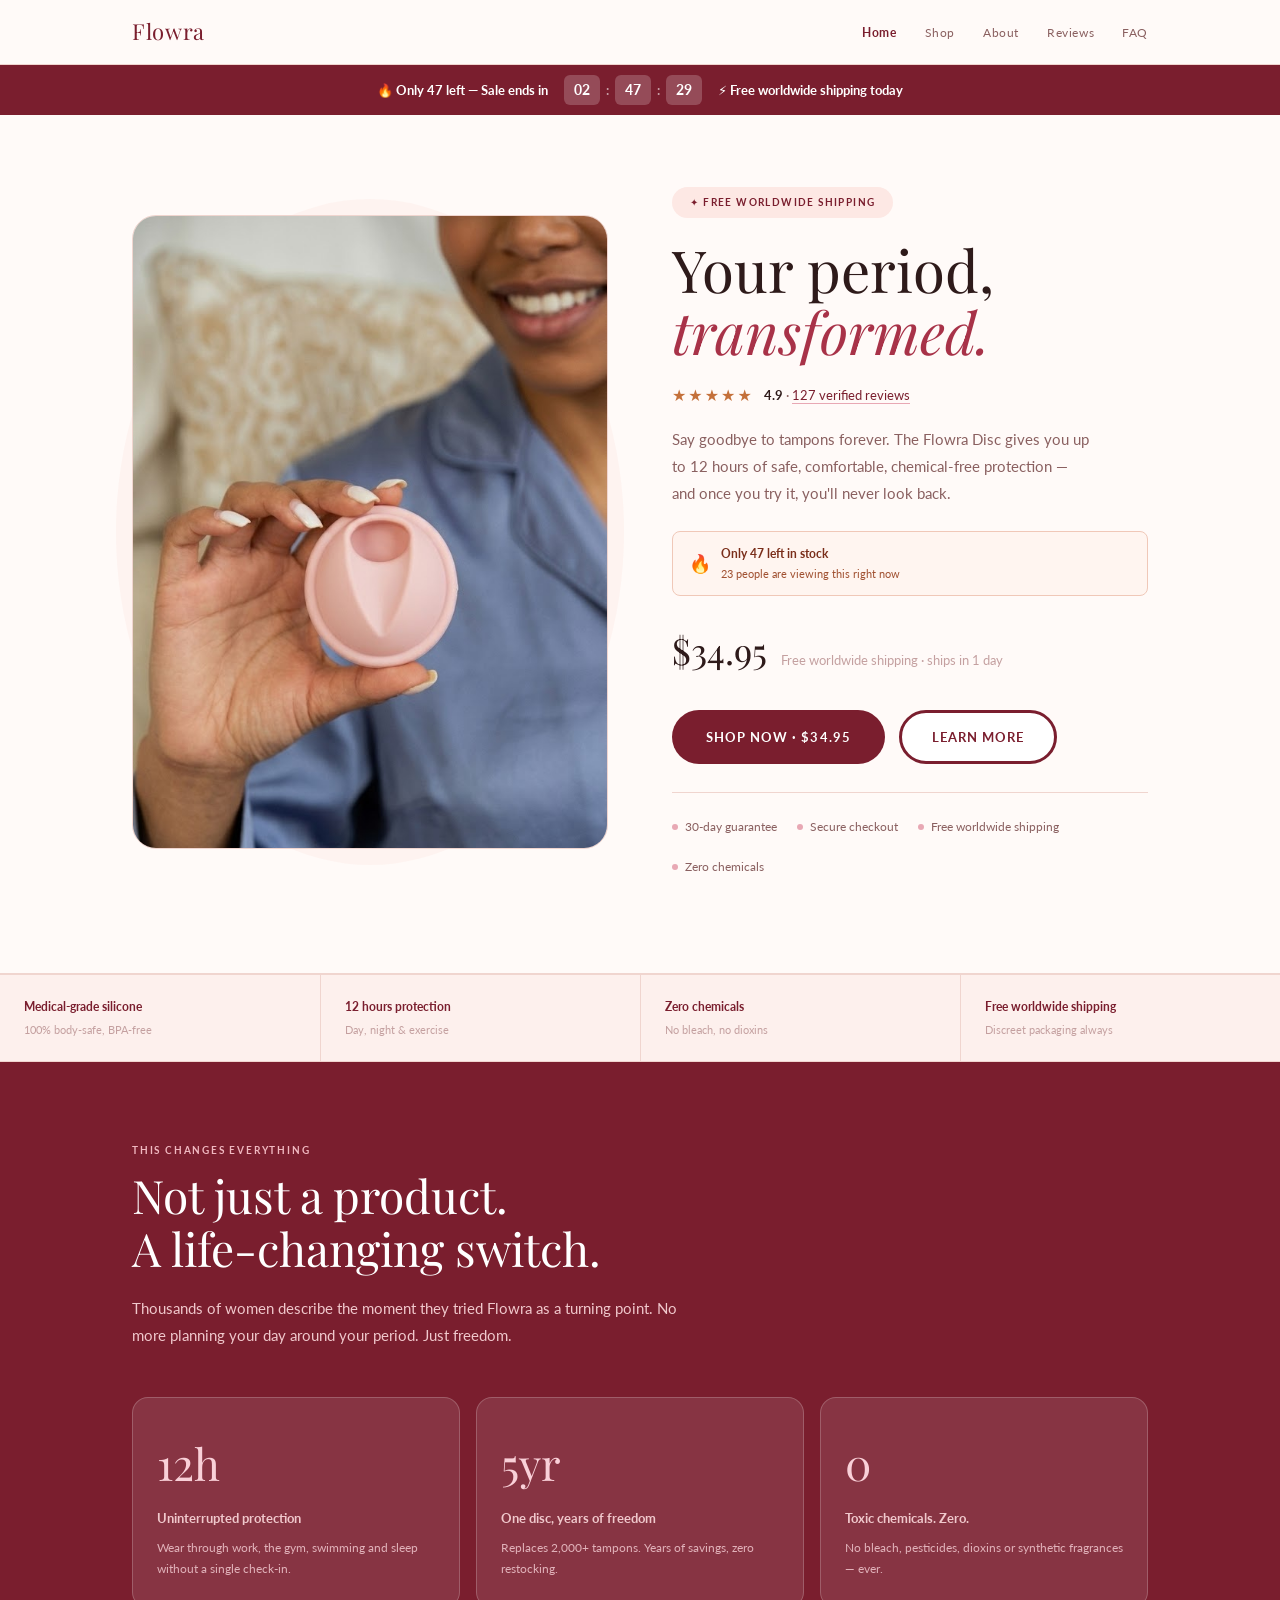
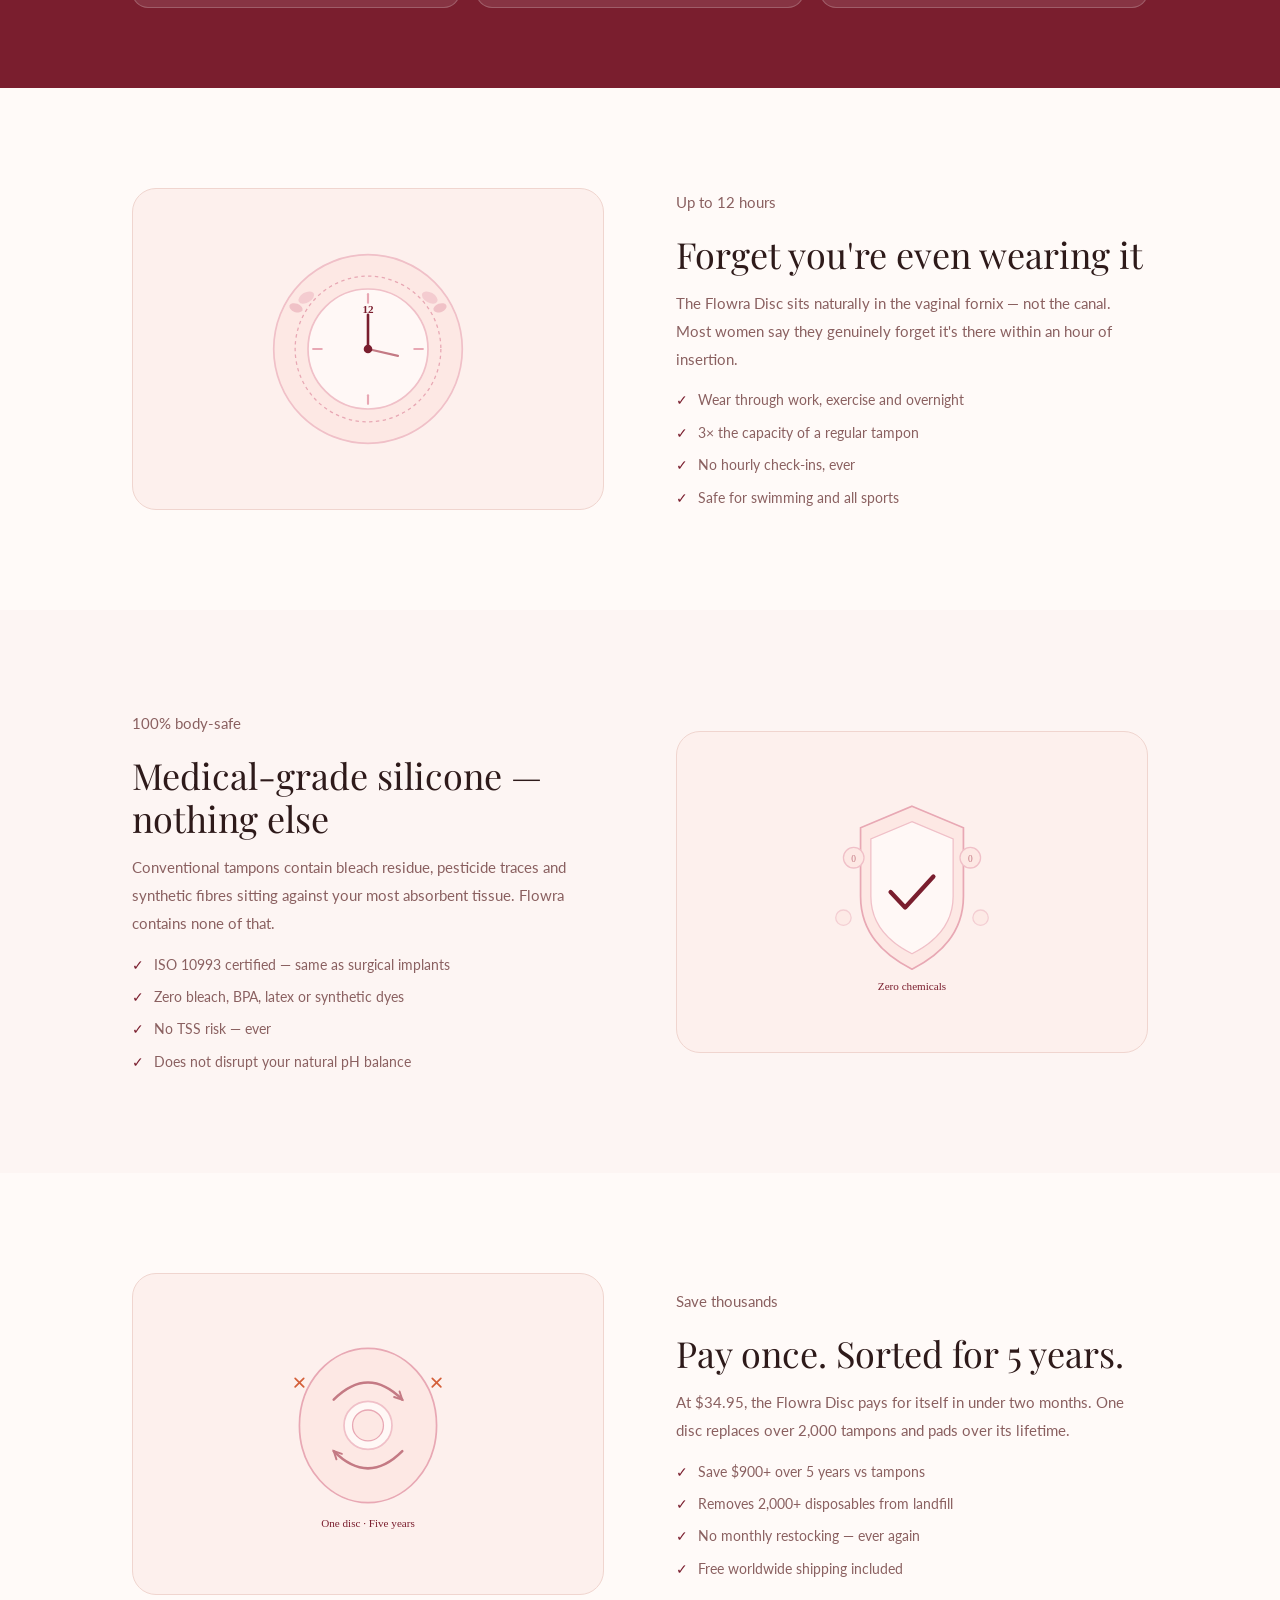
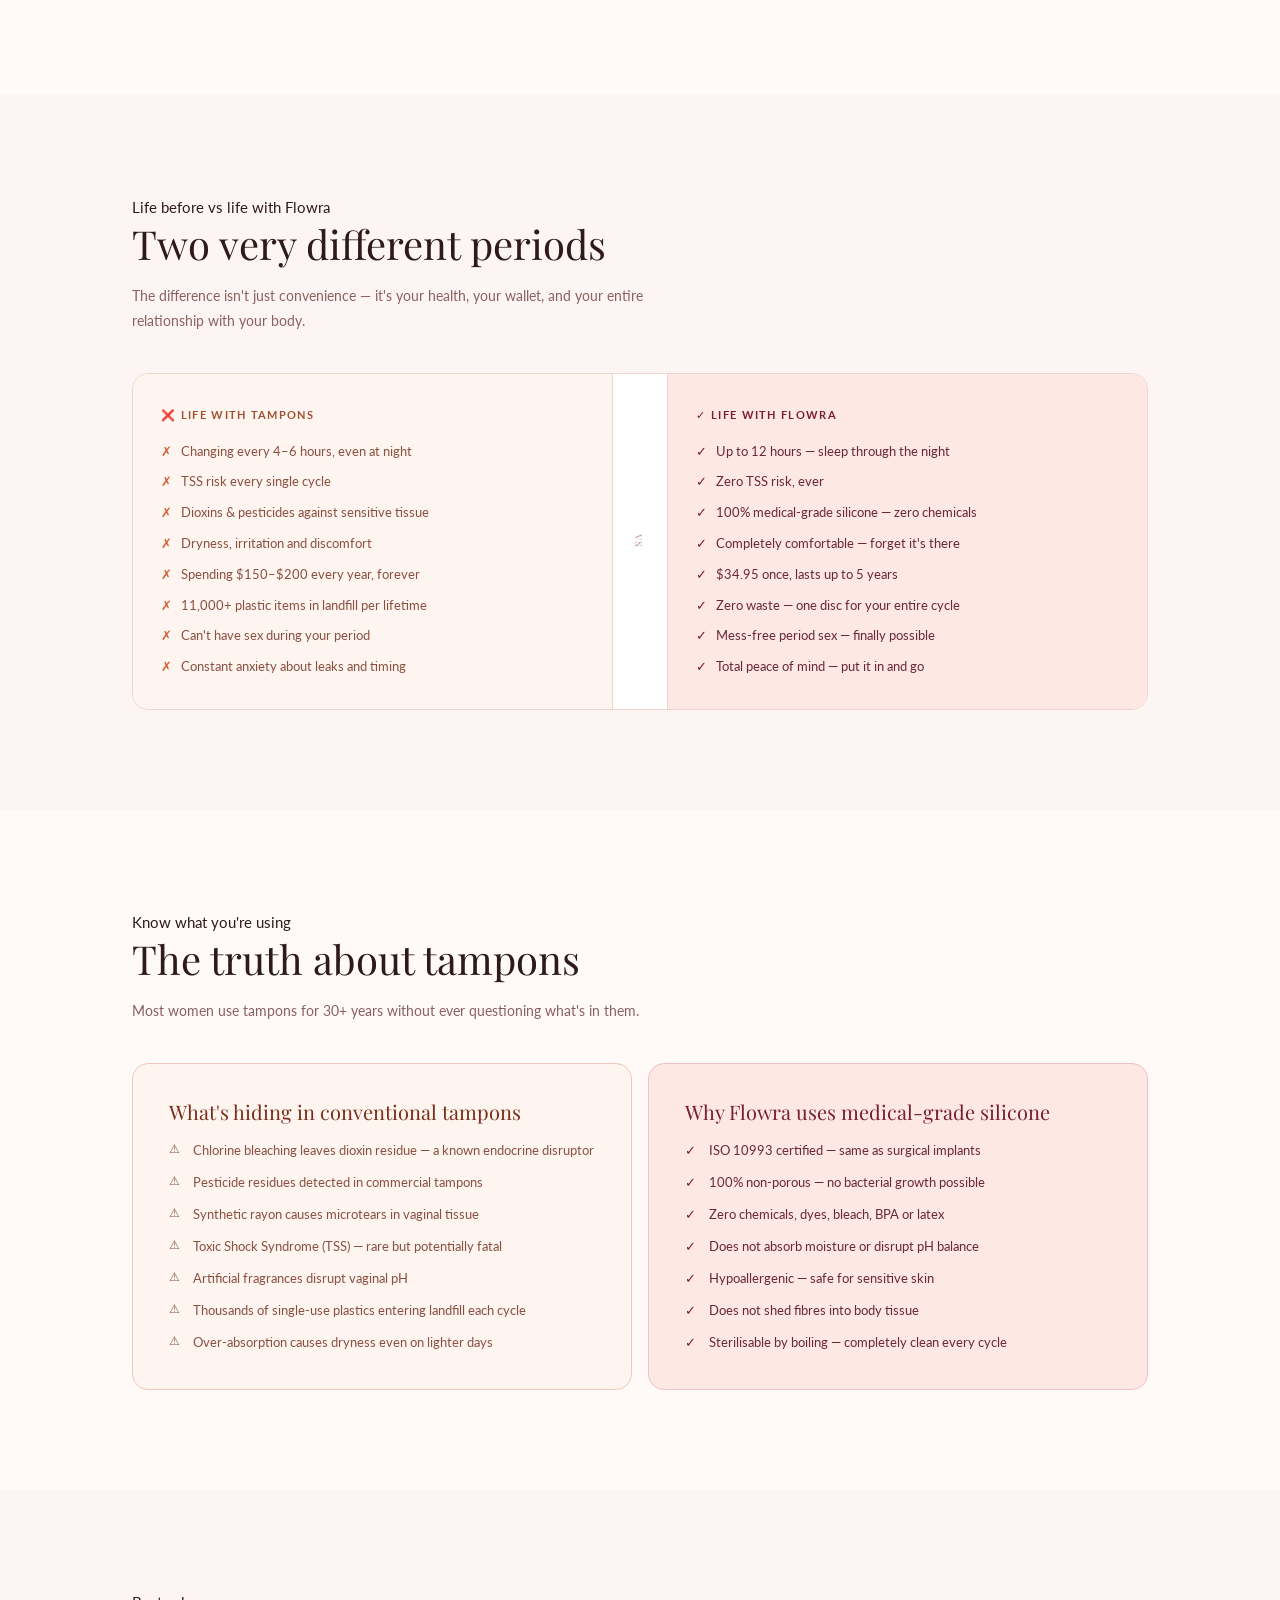
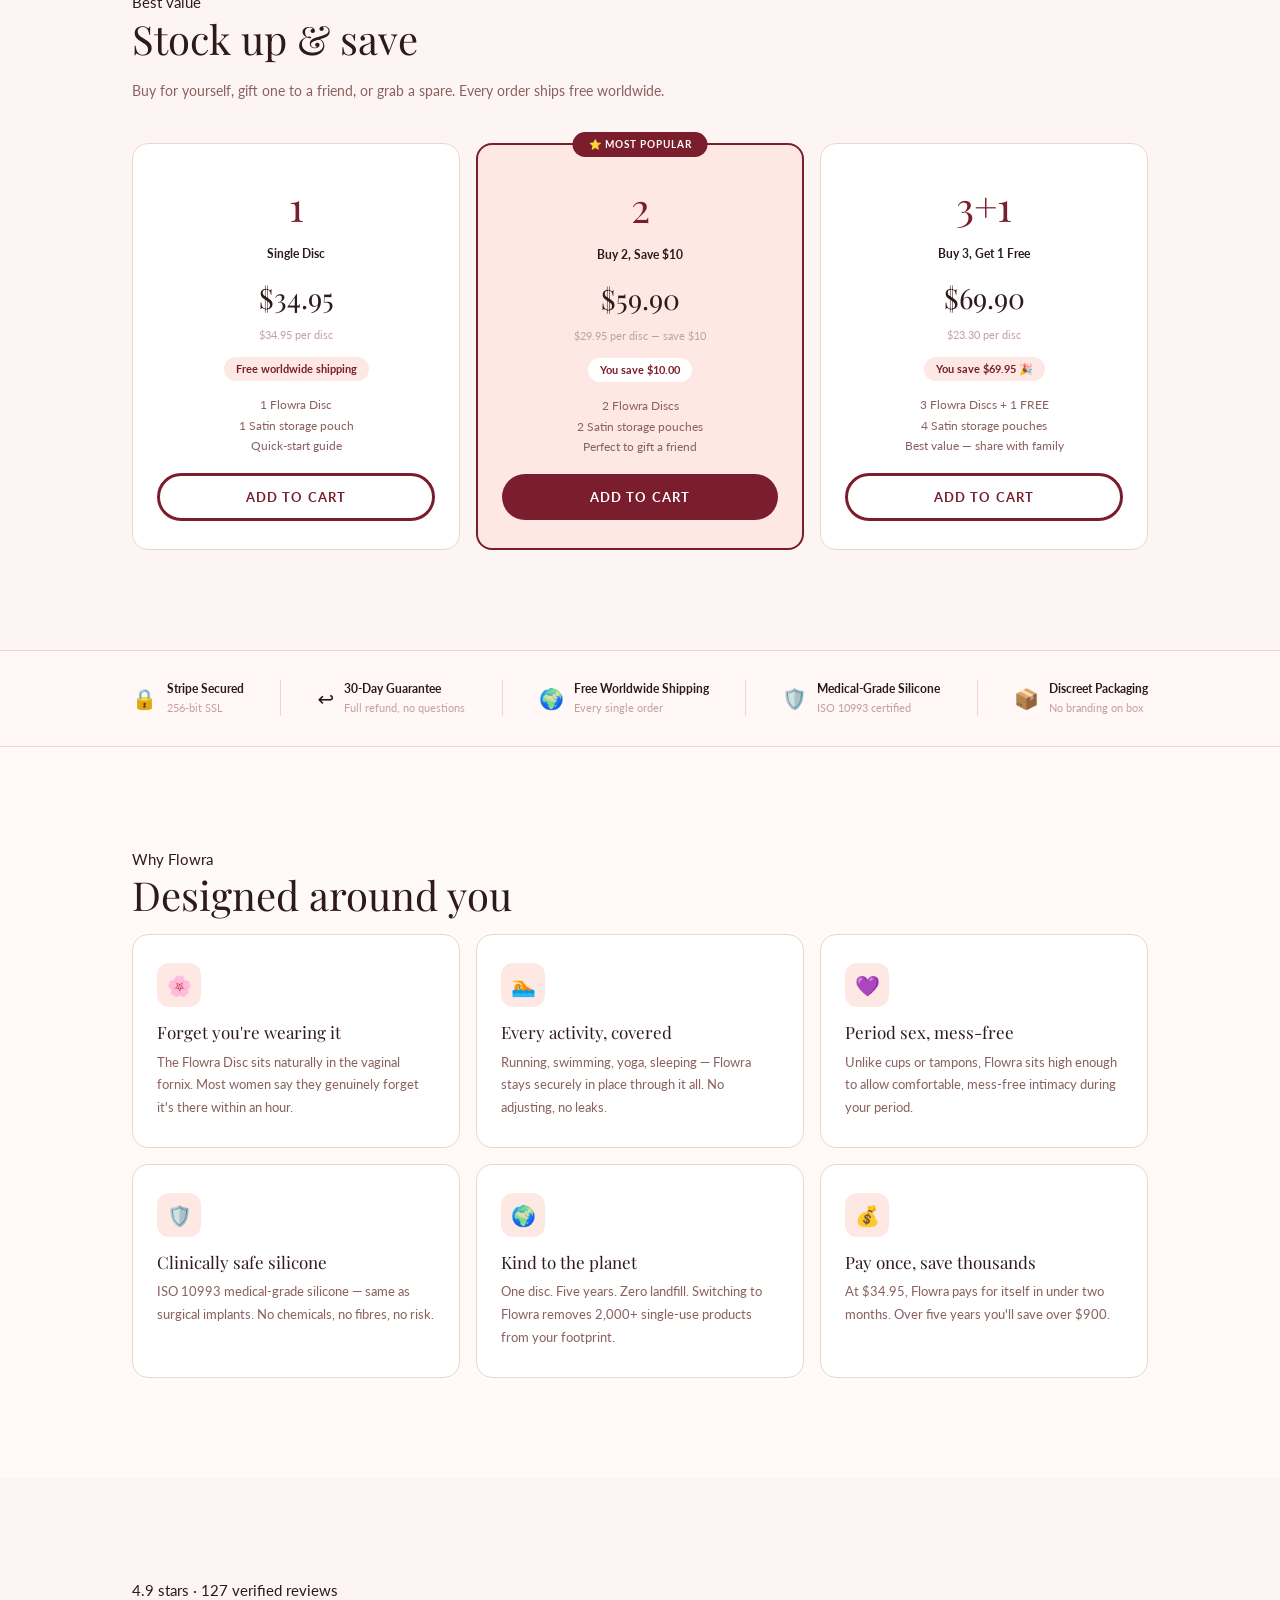
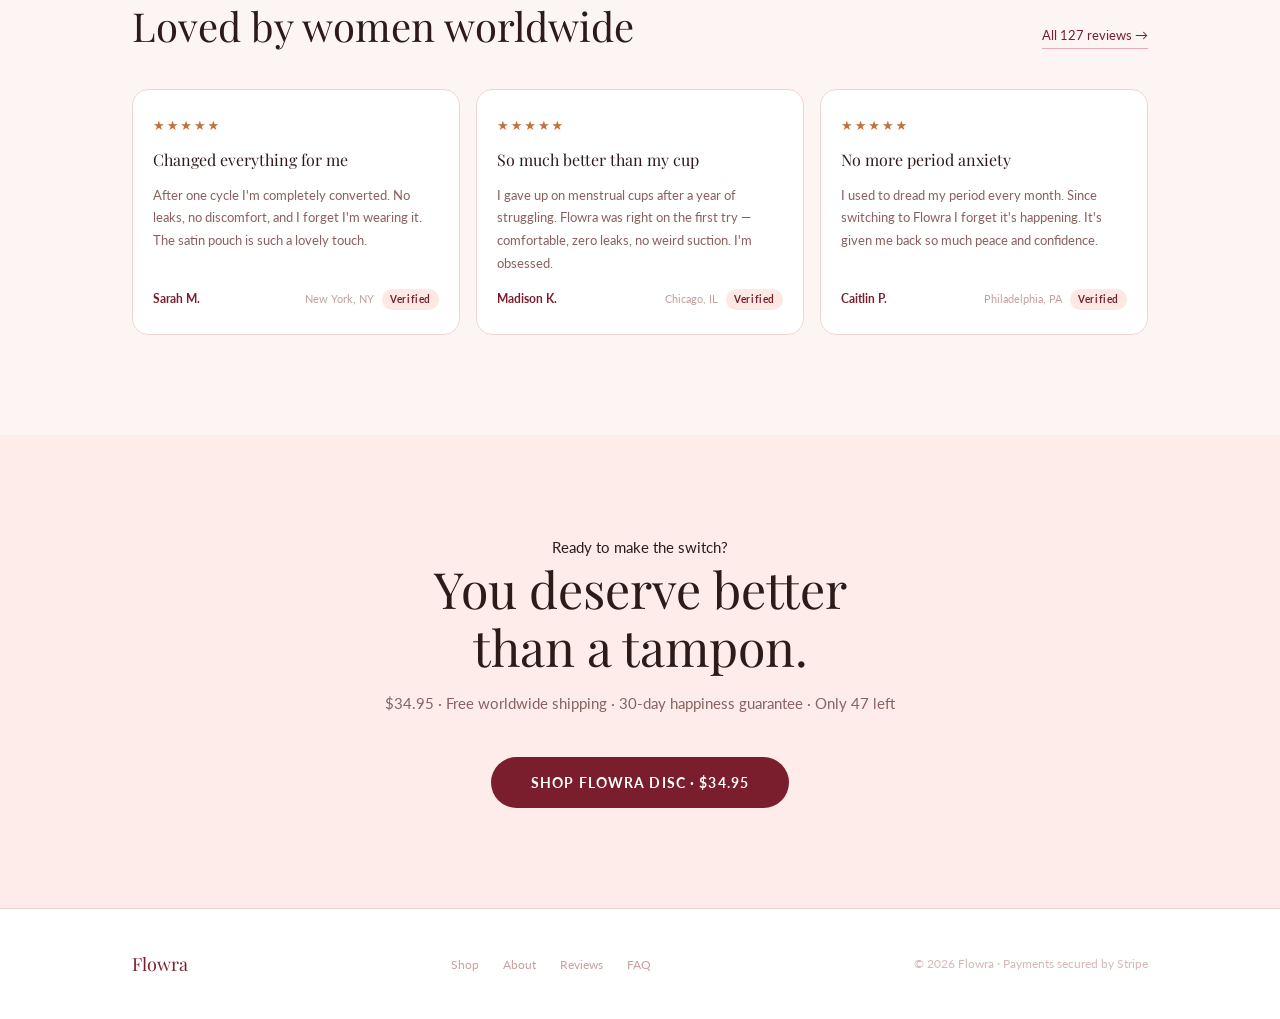
==== commit df1f18ac: "Fix backend URL" ====
--- a/index.html
+++ b/index.html
@@ -490,8 +490,8 @@
 <script src="flowra-shared.js"></script>
 <script src="https://js.stripe.com/v3/"></script>
 <script>
-  const STRIPE_KEY = 'pk_test_REPLACE_ME';
-  const BACKEND_URL = 'https://your-backend.vercel.app';
+  const STRIPE_KEY = 'pk_test_51THO6aF3Ro7zFn9fvIlRLFGZSh9jHfn76gFZgc5RG9dT1n8OoZpz3VV2dDCkkszu1z07TuVZPcjXt3VtHuBxSjZ200NUqBs5VY';
+  const BACKEND_URL = 'https://flowra-backend-chi.vercel.app';
   let stripe, elements, selectedColour = 'Pink';
 
   const bundlePrices = {
